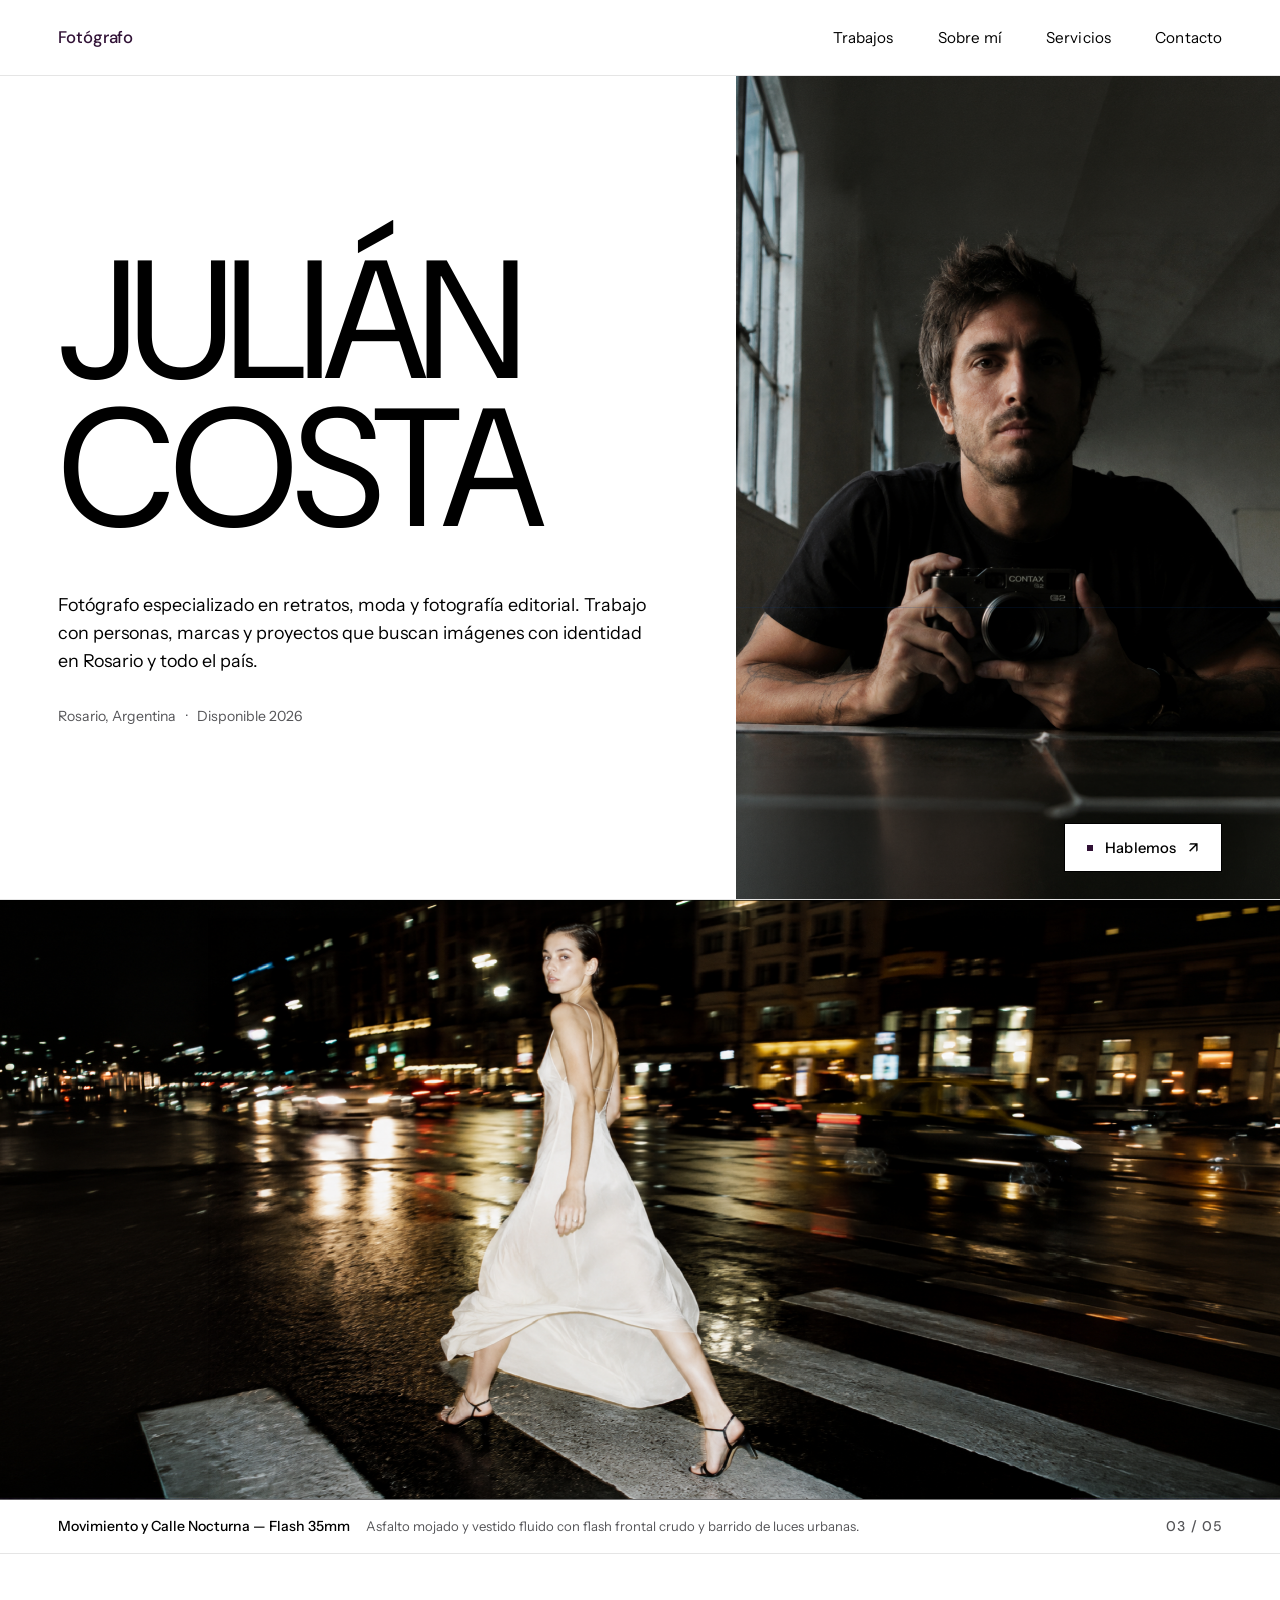
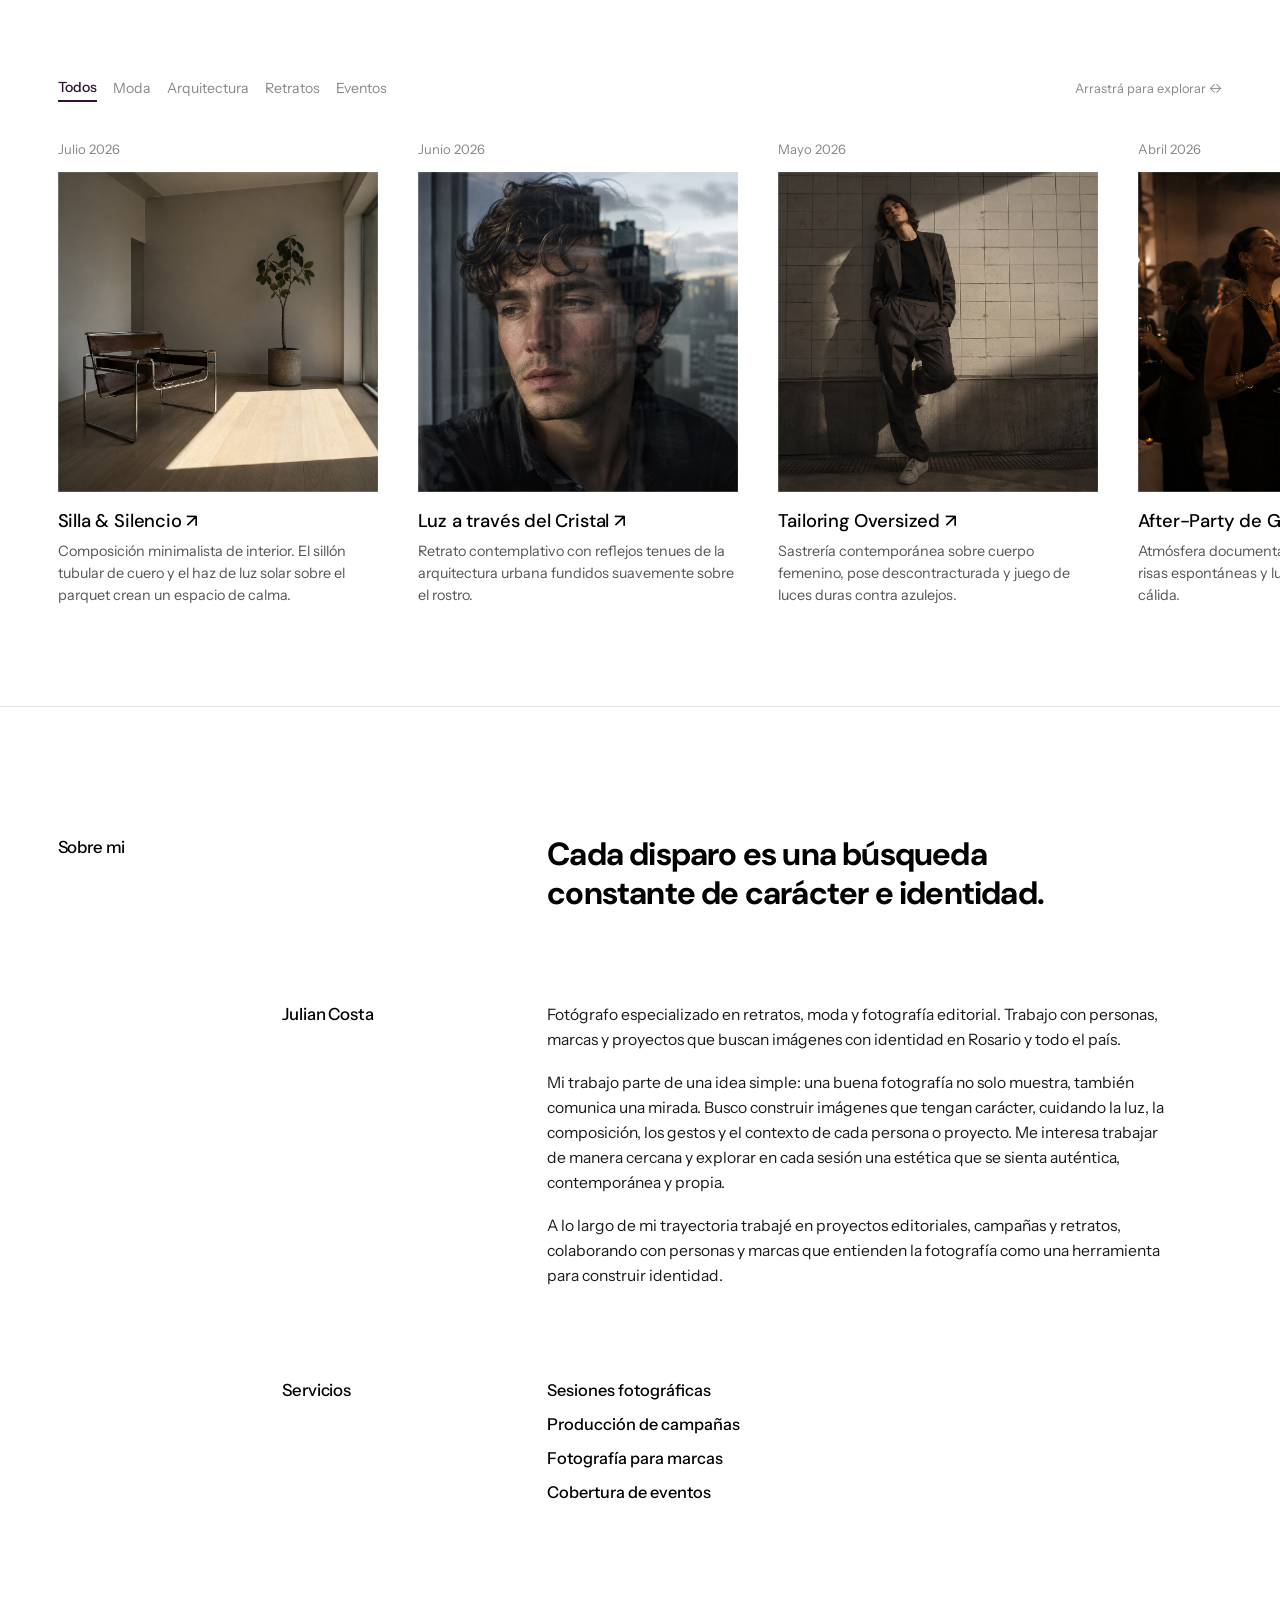
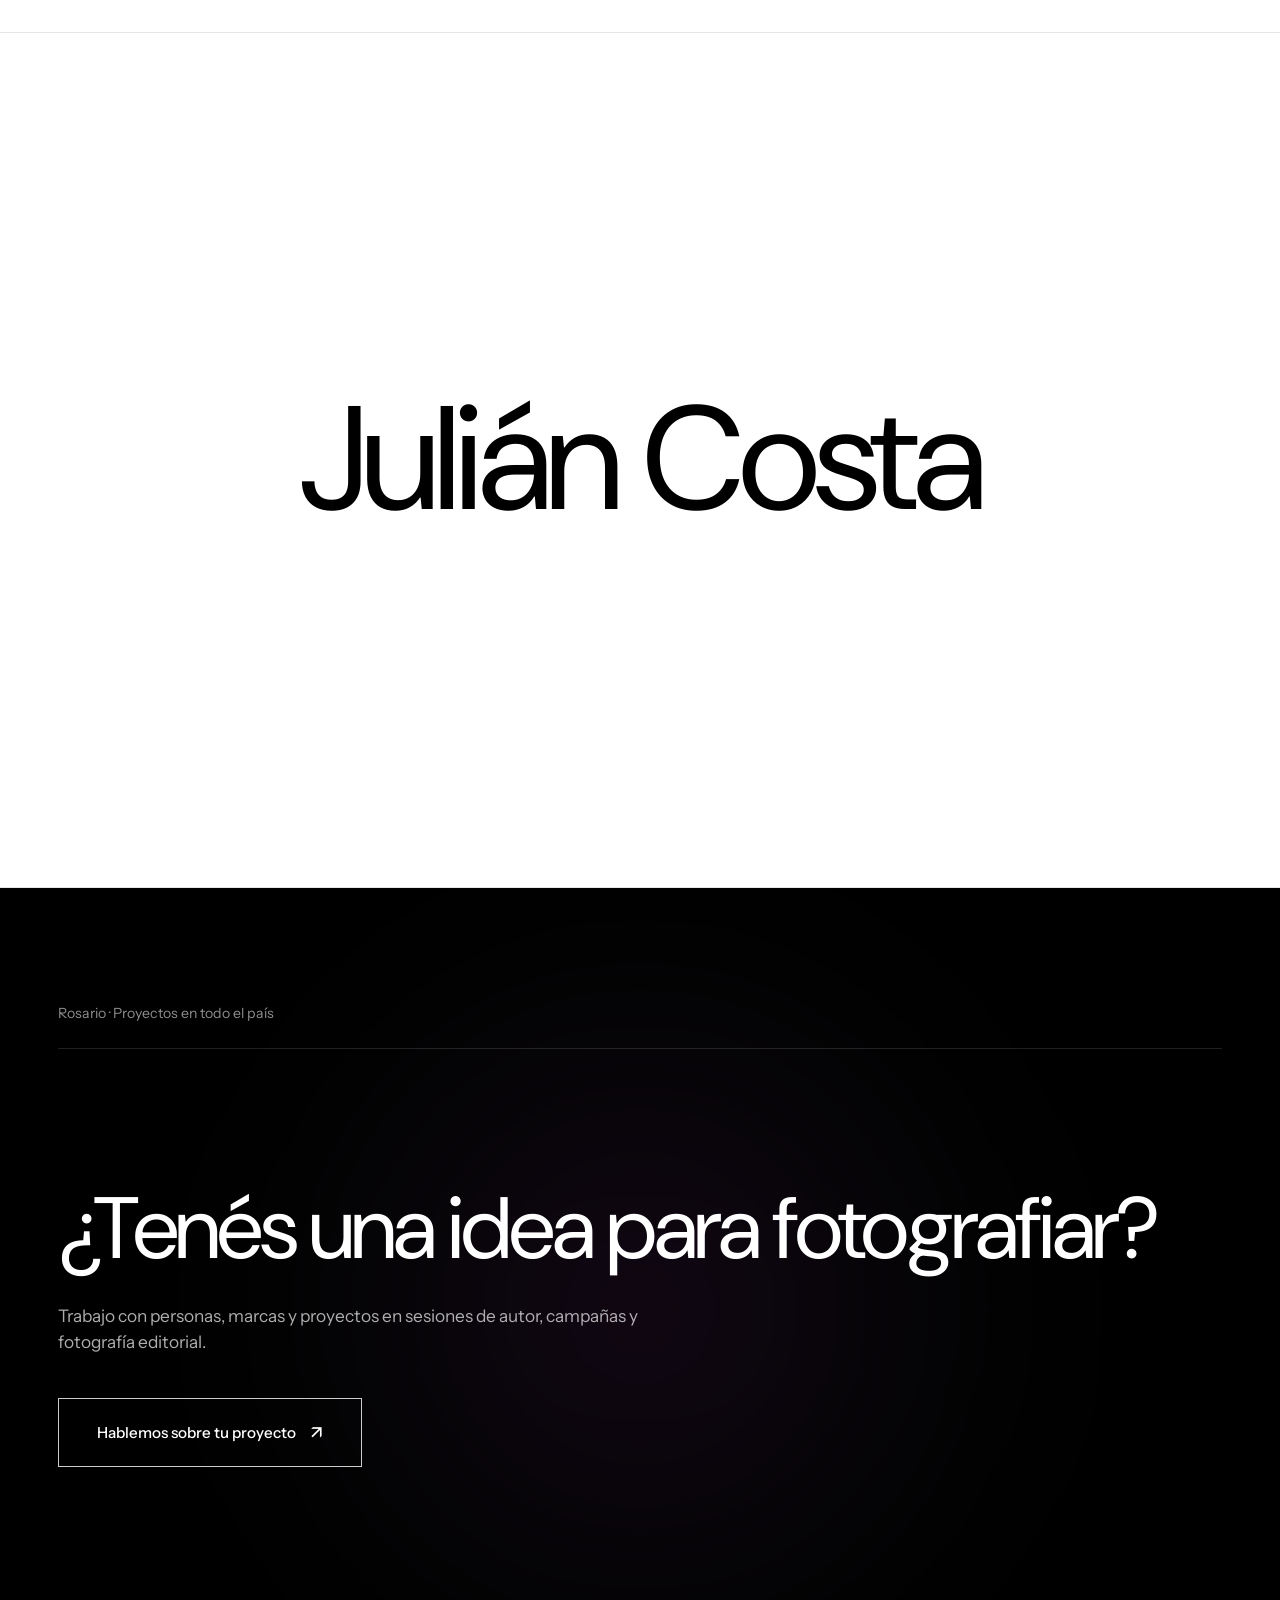
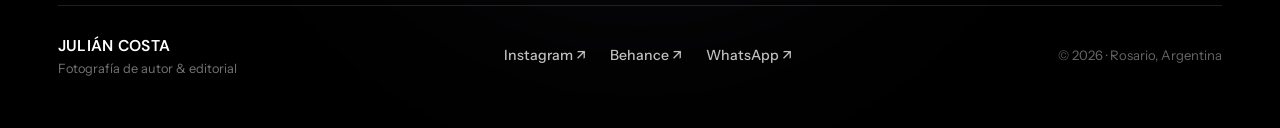
==== index.html @ b22bb367 "fix(gallery): Corregir ejecucion de JS e incluir render estatico de las 13 fotos del archivo complet" ====
<!DOCTYPE html>
<html lang="es">
<head>
  <meta charset="UTF-8" />
  <meta name="viewport" content="width=device-width, initial-scale=1.0" />
  <title>Julián Costa — Fotógrafo · Rosario</title>
  <meta name="description" content="Portfolio de Julián Costa. Fotógrafo especializado en retratos, moda y fotografía editorial. Historias que empiezan cuando apretás el obturador." />
  
  <!-- Favicon -->
  <link rel="icon" href="data:image/svg+xml,<svg xmlns='http://www.w3.org/2000/svg' viewBox='0 0 100 100'><rect width='100' height='100' fill='%23e51d1d'/><text y='.72em' x='50%' text-anchor='middle' font-size='50' fill='white' font-family='sans-serif' font-weight='400'>JC</text></svg>" />

  <!-- Google Fonts: DM Sans + Instrument Sans -->
  <link rel="preconnect" href="https://fonts.googleapis.com" />
  <link rel="preconnect" href="https://fonts.gstatic.com" crossorigin />
  <link href="https://fonts.googleapis.com/css2?family=DM+Sans:ital,opsz,wght@0,9..40,300;0,9..40,400;0,9..40,500;0,9..40,600;0,9..40,700;1,9..40,400&family=Instrument+Sans:ital,wght@0,400;0,500;0,600;1,400&display=swap" rel="stylesheet" />

  <!-- Estilos CSS -->
  <link rel="stylesheet" href="css/style.css?v=2026.gallery.full.32" />
</head>
<body class="editorial-portfolio-body">

  <!-- ==================== HEADER ==================== -->
  <header class="site-header" id="siteHeader">
    <div class="header-inner">
      <div class="header-brand-box">
        <a href="#hero" class="brand-text-label">Fotógrafo</a>
      </div>

      <!-- Menú Desktop -->
      <nav class="nav-menu" id="navMenu">
        <ul class="nav-list">
          <li class="nav-item"><a href="#trabajos" class="nav-link">Trabajos</a></li>
          <li class="nav-item"><a href="#sobre-mi" class="nav-link">Sobre mí</a></li>
          <li class="nav-item"><a href="#servicios" class="nav-link">Servicios</a></li>
          <li class="nav-item"><a href="#contacto" class="nav-link">Contacto</a></li>
        </ul>
      </nav>

      <!-- Botón Hamburguesa Mobile -->
      <button type="button" class="mobile-menu-toggle" id="mobileMenuToggle" aria-label="Abrir menú" aria-expanded="false">
        <span class="burger-bar bar-1"></span>
        <span class="burger-bar bar-2"></span>
      </button>
    </div>

    <!-- Menú Desplegable Minimalista Mobile -->
    <div class="mobile-nav-overlay" id="mobileNavOverlay" aria-hidden="true">
      <div class="mobile-nav-inner">
        <span class="mobile-nav-kicker">Menú</span>
        <ul class="mobile-nav-list">
          <li><a href="#trabajos" class="mobile-nav-link"><span>01</span> Trabajos</a></li>
          <li><a href="#sobre-mi" class="mobile-nav-link"><span>02</span> Sobre mí</a></li>
          <li><a href="#servicios" class="mobile-nav-link"><span>03</span> Servicios</a></li>
          <li><a href="#contacto" class="mobile-nav-link"><span>04</span> Contacto</a></li>
        </ul>
      </div>
    </div>
  </header>

  <main>
    <!-- ==================== HERO SPLIT-SCREEN ==================== -->
    <section class="hero-lovers-section" id="hero">
      
      <!-- Columna Izquierda: Tipografía Masiva DM Sans + Bio Instrument Sans -->
      <div class="hero-left-column">
        <div class="hero-left-content">
          
          <h1 class="hero-giant-name">
            <span class="name-row">JULIÁN</span>
            <span class="name-row">COSTA</span>
          </h1>

          <div class="hero-bio-card">
            <p class="hero-bio-text">
              Fotógrafo especializado en retratos, moda y fotografía editorial. Trabajo con personas, marcas y proyectos que buscan imágenes con identidad en Rosario y todo el país.
            </p>
          </div>

          <div class="hero-location-meta">
            <span class="meta-item">Rosario, Argentina</span>
            <span class="meta-item">·</span>
            <span class="meta-item">Disponible 2026</span>
          </div>

        </div>
      </div>

      <!-- Columna Derecha: Retrato Vertical a Borde Completo -->
      <div class="hero-right-column">
        <div class="portrait-container">
          <img 
            src="img/hero.webp" 
            alt="Julián Costa — Fotógrafo" 
            class="portrait-img"
            loading="eager"
          />
        </div>
      </div>

    </section>

    <!-- ==================== FOTOGRAFÍA PANORÁMICA (SERIE DE 5 OBRAS ULTRA-WIDE) ==================== -->
    <section class="full-bleed-panorama-section" id="panoramicas">
      <div class="panorama-viewport" id="panoramaViewport">
        <div class="panorama-slider-track" id="panoramaTrack">
          
          <!-- Panorámica 1: Moda en Paisaje Urbano Monumental -->
          <div class="panorama-slide active" data-title="Moda en Paisaje Urbano Monumental" data-desc="Tapado oversized sobre hormigón brutalista y sombras geométricas de media tarde." data-index="01">
            <img 
              src="img/pano1.webp" 
              alt="Moda en paisaje urbano monumental — Julián Costa" 
              class="panorama-img"
              loading="eager"
            />
          </div>

          <!-- Panorámica 2: Interiores Cinematográficos / Backstage -->
          <div class="panorama-slide" data-title="Interiores Cinematográficos — Backstage" data-desc="Modelos en pasillo de madera oscura y luz cálida rasante. Momento no posado." data-index="02">
            <img 
              src="img/pano2.webp" 
              alt="Interiores cinematográficos / backstage — Julián Costa" 
              class="panorama-img"
              loading="lazy"
            />
          </div>

          <!-- Panorámica 3: Movimiento y Calle Nocturna -->
          <div class="panorama-slide" data-title="Movimiento y Calle Nocturna — Flash 35mm" data-desc="Asfalto mojado y vestido fluido con flash frontal crudo y barrido de luces urbanas." data-index="03">
            <img 
              src="img/pano3.webp" 
              alt="Movimiento y calle nocturna — Julián Costa" 
              class="panorama-img"
              loading="lazy"
            />
          </div>

          <!-- Panorámica 4: Detalle / Bodegón de Moda Abstracto -->
          <div class="panorama-slide" data-title="Bodegón de Moda Abstracto & Sombras" data-desc="Calzado escultural, gafas y textiles drapeados sobre superficie de acero y concreto." data-index="04">
            <img 
              src="img/pano4.webp" 
              alt="Detalle / Bodegón de moda abstracto — Julián Costa" 
              class="panorama-img"
              loading="lazy"
            />
          </div>

          <!-- Panorámica 5: Retrato Doble en Exterior Abierto -->
          <div class="panorama-slide" data-title="Retrato Doble al Crepúsculo Industrial" data-desc="Siluetas frente a horizonte industrial con luz dorada tardía y espacio negativo." data-index="05">
            <img 
              src="img/pano5.webp" 
              alt="Retrato doble en exterior abierto — Julián Costa" 
              class="panorama-img"
              loading="lazy"
            />
          </div>

        </div>

        <!-- Controles de navegación -->
        <button type="button" class="panorama-nav-btn prev" id="panoramaPrevBtn" aria-label="Panorámica anterior">←</button>
        <button type="button" class="panorama-nav-btn next" id="panoramaNextBtn" aria-label="Panorámica siguiente">→</button>
      </div>

      <!-- Barra Meta Panorámica -->
      <div class="panorama-meta-strip">
        <div class="panorama-meta-info">
          <span class="panorama-meta-title" id="panoramaTitleLabel">Moda en Paisaje Urbano Monumental</span>
          <span class="panorama-meta-desc" id="panoramaDescLabel">Tapado oversized sobre hormigón brutalista y sombras geométricas de media tarde.</span>
        </div>
        <div class="panorama-meta-counter">
          <span id="panoramaCounterLabel">01 / 05</span>
        </div>
      </div>
    </section>

    <!-- ==================== SELECCIÓN DE TRABAJOS (CARRUSEL DESLIZABLE) ==================== -->
    <section class="works-carousel-section" id="trabajos">
      
      <!-- Barra de Filtros e Indicador de Arrastre -->
      <div class="carousel-section-header">
        <div class="filter-pills-row">
          <button type="button" class="filter-btn active" data-filter="all">Todos</button>
          <button type="button" class="filter-btn" data-filter="moda">Moda</button>
          <button type="button" class="filter-btn" data-filter="arquitectura">Arquitectura</button>
          <button type="button" class="filter-btn" data-filter="retratos">Retratos</button>
          <button type="button" class="filter-btn" data-filter="eventos">Eventos</button>
        </div>
        <span class="drag-hint-label">Arrastrá para explorar ↔</span>
      </div>

      <!-- Pista Deslizable Horizontal -->
      <div class="carousel-viewport" id="worksCarouselViewport">
        <div class="carousel-track" id="worksCarouselTrack">
          
          <!-- Obra 01 (Arquitectura / Interiores) -->
          <article class="carousel-card" data-category="arquitectura">
            <a href="proyecto.html?id=1" class="carousel-card-link">
              <span class="card-date">Julio 2026</span>
              <div class="card-media-box">
                <img 
                  src="img/obra1.webp" 
                  alt="Silla & Silencio — Interiorismo y Arquitectura" 
                  class="card-img"
                  draggable="false"
                  loading="lazy"
                />
              </div>
              <div class="card-body">
                <h3 class="card-title">Silla & Silencio ↗</h3>
                <p class="card-desc">
                  Composición minimalista de interior. El sillón tubular de cuero y el haz de luz solar sobre el parquet crean un espacio de calma.
                </p>
              </div>
            </a>
          </article>

          <!-- Obra 02 (Retratos) -->
          <article class="carousel-card" data-category="retratos">
            <a href="proyecto.html?id=2" class="carousel-card-link">
              <span class="card-date">Junio 2026</span>
              <div class="card-media-box">
                <img 
                  src="img/obra2.webp" 
                  alt="Luz a través del Cristal — Retrato" 
                  class="card-img"
                  draggable="false"
                  loading="lazy"
                />
              </div>
              <div class="card-body">
                <h3 class="card-title">Luz a través del Cristal ↗</h3>
                <p class="card-desc">
                  Retrato contemplativo con reflejos tenues de la arquitectura urbana fundidos suavemente sobre el rostro.
                </p>
              </div>
            </a>
          </article>

          <!-- Obra 03 (Moda) -->
          <article class="carousel-card" data-category="moda">
            <a href="proyecto.html?id=3" class="carousel-card-link">
              <span class="card-date">Mayo 2026</span>
              <div class="card-media-box">
                <img 
                  src="img/obra3.webp" 
                  alt="Tailoring Oversized — Moda" 
                  class="card-img"
                  draggable="false"
                  loading="lazy"
                />
              </div>
              <div class="card-body">
                <h3 class="card-title">Tailoring Oversized ↗</h3>
                <p class="card-desc">
                  Sastrería contemporánea sobre cuerpo femenino, pose descontracturada y juego de luces duras contra azulejos.
                </p>
              </div>
            </a>
          </article>

          <!-- Obra 04 (Eventos) -->
          <article class="carousel-card" data-category="eventos">
            <a href="proyecto.html?id=4" class="carousel-card-link">
              <span class="card-date">Abril 2026</span>
              <div class="card-media-box">
                <img 
                  src="img/obra4.webp" 
                  alt="After-Party de Galería — Eventos" 
                  class="card-img"
                  draggable="false"
                  loading="lazy"
                />
              </div>
              <div class="card-body">
                <h3 class="card-title">After-Party de Galería ↗</h3>
                <p class="card-desc">
                  Atmósfera documental en penumbra, copas, risas espontáneas y luz puntual de tungsteno cálida.
                </p>
              </div>
            </a>
          </article>

          <!-- Obra 05 (Arquitectura) -->
          <article class="carousel-card" data-category="arquitectura">
            <a href="proyecto.html?id=5" class="carousel-card-link">
              <span class="card-date">Marzo 2026</span>
              <div class="card-media-box">
                <img 
                  src="img/obra5.webp" 
                  alt="Geometría & Sombra — Arquitectura" 
                  class="card-img"
                  draggable="false"
                  loading="lazy"
                />
              </div>
              <div class="card-body">
                <h3 class="card-title">Geometría & Sombra ↗</h3>
                <p class="card-desc">
                  Fachada contemporánea en hormigón visto y cristal cortada por una sombra diagonal escultórica.
                </p>
              </div>
            </a>
          </article>

          <!-- Obra 06 (Moda) -->
          <article class="carousel-card" data-category="moda">
            <a href="proyecto.html?id=6" class="carousel-card-link">
              <span class="card-date">Febrero 2026</span>
              <div class="card-media-box">
                <img 
                  src="img/obra6.webp" 
                  alt="Texturas & Perfil — Moda" 
                  class="card-img"
                  draggable="false"
                  loading="lazy"
                />
              </div>
              <div class="card-body">
                <h3 class="card-title">Texturas & Perfil ↗</h3>
                <p class="card-desc">
                  Encuadre cerrado de moda. Cuello de lana gruesa y vinilo brillante donde la luz lateral modela el tejido sobre fondo neutro.
                </p>
              </div>
            </a>
          </article>

          <!-- Obra 07 (Retratos) -->
          <article class="carousel-card" data-category="retratos">
            <a href="proyecto.html?id=7" class="carousel-card-link">
              <span class="card-date">Noviembre 2025</span>
              <div class="card-media-box">
                <img 
                  src="img/obra7.webp" 
                  alt="Primer Plano Directo — Retrato" 
                  class="card-img"
                  draggable="false"
                  loading="lazy"
                />
              </div>
              <div class="card-body">
                <h3 class="card-title">Primer Plano Directo ↗</h3>
                <p class="card-desc">
                  Retrato frontal con flash nítido, textura de piel real sin artificios, mirada penetrante y honestidad gestual.
                </p>
              </div>
            </a>
          </article>

        </div>
      </div>

    </section>

    <!-- ==================== SOBRE MÍ & SERVICIOS (GRILLA EDITORIAL SUIZA 3 COLUMNAS) ==================== -->
    <section class="editorial-grid-section" id="sobre-mi">
      <div class="editorial-grid-container">
        
        <!-- Fila 1: Manifiesto Principal -->
        <div class="editorial-grid-row row-statement">
          <div class="grid-col col-tag">
            <span class="editorial-label">Sobre mi</span>
          </div>
          <div class="grid-col col-sub"></div>
          <div class="grid-col col-main">
            <h2 class="editorial-headline-statement">Cada disparo es una búsqueda constante de carácter e identidad.</h2>
          </div>
        </div>

        <!-- Fila 2: Biografía de Autor -->
        <div class="editorial-grid-row row-bio">
          <div class="grid-col col-tag"></div>
          <div class="grid-col col-sub">
            <h3 class="editorial-author-name">Julian Costa</h3>
          </div>
          <div class="grid-col col-main">
            <div class="editorial-bio-text-block">
              <p>Fotógrafo especializado en retratos, moda y fotografía editorial. Trabajo con personas, marcas y proyectos que buscan imágenes con identidad en Rosario y todo el país.</p>
              <p>Mi trabajo parte de una idea simple: una buena fotografía no solo muestra, también comunica una mirada. Busco construir imágenes que tengan carácter, cuidando la luz, la composición, los gestos y el contexto de cada persona o proyecto. Me interesa trabajar de manera cercana y explorar en cada sesión una estética que se sienta auténtica, contemporánea y propia.</p>
              <p>A lo largo de mi trayectoria trabajé en proyectos editoriales, campañas y retratos, colaborando con personas y marcas que entienden la fotografía como una herramienta para construir identidad.</p>
            </div>
          </div>
        </div>

        <!-- Fila 3: Servicios -->
        <div class="editorial-grid-row row-services" id="servicios">
          <div class="grid-col col-tag"></div>
          <div class="grid-col col-sub">
            <h3 class="editorial-author-name">Servicios</h3>
          </div>
          <div class="grid-col col-main">
            <ul class="editorial-services-clean-list">
              <li>
                <button type="button" class="editorial-srv-item-btn open-talk-trigger" data-service="Sesiones fotográficas">
                  <span>Sesiones fotográficas</span>
                </button>
              </li>
              <li>
                <button type="button" class="editorial-srv-item-btn open-talk-trigger" data-service="Producción de campañas">
                  <span>Producción de campañas</span>
                </button>
              </li>
              <li>
                <button type="button" class="editorial-srv-item-btn open-talk-trigger" data-service="Fotografía para marcas">
                  <span>Fotografía para marcas</span>
                </button>
              </li>
              <li>
                <button type="button" class="editorial-srv-item-btn open-talk-trigger" data-service="Cobertura de eventos">
                  <span>Cobertura de eventos</span>
                </button>
            </ul>
          </div>
        </div>

      </div>
    </section>

    <!-- ==================== ESPACIO EN BLANCO INTERACTIVO MONUMENTAL (CURSOR IMAGE TRAIL) ==================== -->
    <section class="interactive-canvas-section" id="canvasTrail" aria-label="Espacio visual interactivo">
      <div class="interactive-canvas-watermark">
        <h2 class="canvas-monumental-name">Julián Costa</h2>
      </div>
      <div class="trail-images-container" id="trailContainer"></div>
    </section>

    <!-- ==================== BANNER DE CONTACTO & CIERRE MONUMENTAL (NEGRO CINEMÁTICO) ==================== -->
    <section class="contact-monumental-section" id="contacto">
      <!-- Glow ambiental dinámico de fondo -->
      <div class="contact-ambient-glow" aria-hidden="true"></div>

      <div class="contact-monumental-inner">
        
        <!-- Fila Superior: Ubicación -->
        <div class="contact-meta-row reveal-on-scroll">
          <span class="contact-location-tag">Rosario · Proyectos en todo el país</span>
        </div>

        <!-- Centro: Titular Monumental y Botón Interactivo -->
        <div class="contact-hero-content reveal-on-scroll">
          <h2 class="contact-monumental-title">
            ¿Tenés una idea para fotografiar?
          </h2>
          <p class="contact-monumental-desc">
            Trabajo con personas, marcas y proyectos en sesiones de autor, campañas y fotografía editorial.
          </p>
          <div class="contact-action-box">
            <button type="button" class="btn-monumental-touch open-talk-trigger">
              <span>Hablemos sobre tu proyecto</span>
              <span class="btn-arrow-diag">↗</span>
            </button>
          </div>
        </div>

        <!-- Fila Inferior: Footer Integrado -->
        <div class="contact-footer-row reveal-on-scroll">
          <div class="contact-footer-brand">
            <span class="footer-name">JULIÁN COSTA</span>
            <span class="footer-tagline">Fotografía de autor & editorial</span>
          </div>

          <div class="contact-footer-social">
            <a href="https://instagram.com" target="_blank" rel="noopener noreferrer" class="social-link">Instagram ↗</a>
            <a href="https://behance.net" target="_blank" rel="noopener noreferrer" class="social-link">Behance ↗</a>
            <a href="https://wa.me/5493410000000" target="_blank" rel="noopener noreferrer" class="social-link">WhatsApp ↗</a>
          </div>

          <div class="contact-footer-copy">
            <span>© 2026 · Rosario, Argentina</span>
          </div>
        </div>

      </div>
    </section>
  </main>

  <!-- ==================== RECTÁNGULO FLOTANTE BLANCO "HABLEMOS" ==================== -->
  <div class="floating-talk-wrapper" id="floatingTalkWidget">
    
    <!-- Botón Flotante -->
    <button type="button" class="floating-talk-pill" id="btnOpenTalkModal" aria-label="Abrir formulario de contacto">
      <span class="talk-pulse-indicator"></span>
      <span class="talk-pill-text">Hablemos</span>
      <span class="talk-pill-icon">↗</span>
    </button>

    <!-- Ventana Desplegable Minimalista Blanca y Cuadrada -->
    <div class="floating-talk-panel" id="floatingTalkPanel" aria-hidden="true">
      <button type="button" class="talk-close-btn" id="btnCloseTalkModal" aria-label="Cerrar ventana">✕</button>

      <form class="talk-form-minimal" id="contactTalkForm">
        <div class="minimal-field">
          <input type="text" id="talkName" name="name" class="minimal-input" placeholder="Nombre" required />
        </div>

        <div class="minimal-field">
          <input type="email" id="talkEmail" name="email" class="minimal-input" placeholder="Email" required />
        </div>

        <div class="minimal-field">
          <input type="text" id="talkType" name="projectType" class="minimal-input" placeholder="Tipo de proyecto" />
        </div>

        <div class="minimal-field message-field">
          <textarea id="talkMessage" name="message" class="minimal-textarea" rows="2" placeholder="Mensaje" required></textarea>
        </div>

        <div class="modal-buttons-stack">
          <button type="button" class="btn-modal-action btn-mail-action" id="btnSendMail">
            <span>Enviar mail</span>
          </button>
          <button type="button" class="btn-modal-action btn-wa-action" id="btnSendWhatsapp">
            <span>Contactar por WhatsApp</span>
          </button>
        </div>
      </form>
    </div>

    <!-- Backdrop -->
    <div class="talk-backdrop" id="talkBackdrop"></div>
  </div>

  <!-- Scripts -->
  <script src="js/main.js"></script>
</body>
</html>
---- css/style.css ----
/* ==========================================================================
   JULIÁN COSTA — PORTFOLIO EDITORIAL
   Tipografía DM SANS + INSTRUMENT SANS
   Carrusel Deslizable Interactivo + Telón Rojo con Efecto Revelado Animado (Curtain Reveal)
   ========================================================================== */

/* --- 1. Variables de Diseño --- */
:root {
  --bg-main: #ffffff;
  --bg-subtle: #fafafa;
  --bg-blue-studio: #0b3d7d;
  --red-editorial: #301135; /* Ciruela profundo / Midnight Plum (#301135) */
  
  --text-dark: #000000;
  --text-body: #333336;
  --text-muted: #555558;
  --text-light: #88888c;
  
  --border-light: #e5e5e5;
  --border-dark: #000000;
  
  /* Typography */
  --font-headline: 'DM Sans', -apple-system, BlinkMacSystemFont, sans-serif;
  --font-body: 'Instrument Sans', -apple-system, BlinkMacSystemFont, sans-serif;
  
  /* Layout */
  --pad-side: clamp(24px, 4.5vw, 64px);
  --header-height: 76px;
  
  /* Transitions */
  --t-fast: 0.18s ease;
  --t-smooth: 0.35s cubic-bezier(0.16, 1, 0.3, 1);
}

/* --- 2. Reset & Base --- */
*, *::before, *::after {
  box-sizing: border-box;
  margin: 0;
  padding: 0;
  border-radius: 0 !important;
}

html {
  font-size: 16px;
  scroll-behavior: smooth;
  scroll-padding-top: var(--header-height);
  -webkit-font-smoothing: antialiased;
  -moz-osx-font-smoothing: grayscale;
}

body.editorial-portfolio-body {
  font-family: var(--font-body);
  background-color: var(--bg-main);
  color: var(--text-dark);
  line-height: 1.5;
  overflow-x: hidden;
  width: 100%;
}

img {
  max-width: 100%;
  height: auto;
  display: block;
}

a {
  color: inherit;
  text-decoration: none;
  transition: opacity var(--t-fast);
}

button {
  font-family: inherit;
  border: none;
  background: none;
  cursor: pointer;
}

/* --- 3. Header --- */
.site-header {
  position: sticky;
  top: 0;
  left: 0;
  width: 100%;
  height: var(--header-height);
  background-color: rgba(255, 255, 255, 0.96);
  backdrop-filter: blur(12px);
  -webkit-backdrop-filter: blur(12px);
  z-index: 1000;
  border-bottom: 1px solid var(--border-light);
  display: flex;
  align-items: center;
}

.header-inner {
  width: 100%;
  padding: 0 var(--pad-side);
  display: flex;
  align-items: center;
  justify-content: space-between;
}

.brand-text-label {
  font-family: var(--font-headline);
  font-weight: 500;
  font-size: 1.05rem;
  letter-spacing: -0.01em;
  color: var(--red-editorial); /* Rojo editorial */
  text-transform: none;
  display: inline-block;
  padding: 4px 0;
}

.brand-text-label:hover {
  opacity: 0.8;
}

.nav-list {
  list-style: none !important;
  list-style-type: none !important;
  margin: 0;
  padding: 0;
  display: flex;
  align-items: center;
  gap: clamp(16px, 3.5vw, 44px);
}

.nav-item {
  list-style: none !important;
}

.nav-link {
  font-family: var(--font-body);
  font-size: 0.95rem;
  font-weight: 400;
  letter-spacing: 0.01em;
  text-transform: none;
  color: var(--text-dark);
  transition: opacity var(--t-fast);
}

.nav-link:hover {
  color: var(--red-editorial);
  opacity: 1;
}

/* Botón Hamburguesa Mobile (Oculto en desktop) */
.mobile-menu-toggle {
  display: none;
  flex-direction: column;
  justify-content: center;
  align-items: center;
  gap: 6px;
  width: 36px;
  height: 36px;
  padding: 4px;
  background: none;
  border: none;
  cursor: pointer;
  z-index: 1100;
}

.burger-bar {
  width: 22px;
  height: 1.5px;
  background-color: #000000;
  transition: transform 0.3s cubic-bezier(0.16, 1, 0.3, 1), background-color var(--t-fast);
}

.mobile-menu-toggle.is-active .bar-1 {
  transform: translateY(3.75px) rotate(45deg);
  background-color: var(--red-editorial);
}

.mobile-menu-toggle.is-active .bar-2 {
  transform: translateY(-3.75px) rotate(-45deg);
  background-color: var(--red-editorial);
}

/* Overlay de Navegación Mobile */
.mobile-nav-overlay {
  display: none;
  position: fixed;
  top: var(--header-height);
  left: 0;
  width: 100%;
  height: calc(100vh - var(--header-height));
  height: calc(100dvh - var(--header-height));
  background-color: #ffffff;
  z-index: 999;
  padding: 36px var(--pad-side) 48px;
  opacity: 0;
  visibility: hidden;
  transform: translateY(-8px);
  transition: opacity 0.3s ease, transform 0.3s ease, visibility 0.3s ease;
  overflow-y: auto;
}

.mobile-nav-overlay.is-open {
  opacity: 1;
  visibility: visible;
  transform: translateY(0);
}

.mobile-nav-inner {
  display: flex;
  flex-direction: column;
  gap: 28px;
}

.mobile-nav-kicker {
  font-family: var(--font-body);
  font-size: 0.78rem;
  font-weight: 500;
  color: var(--text-light);
  text-transform: uppercase;
  letter-spacing: 0.05em;
}

.mobile-nav-list {
  list-style: none !important;
  display: flex;
  flex-direction: column;
  gap: 16px;
  margin-top: 6px;
}

.mobile-nav-list li {
  list-style: none !important;
  border-bottom: 1px solid var(--border-light);
  padding-bottom: 14px;
}

.mobile-nav-link {
  font-family: var(--font-headline);
  font-size: clamp(1.8rem, 7vw, 2.3rem);
  font-weight: 500;
  letter-spacing: -0.02em;
  color: #000000;
  display: flex;
  align-items: center;
  gap: 14px;
  transition: color var(--t-fast), transform var(--t-fast);
}

.mobile-nav-link span {
  font-family: var(--font-body);
  font-size: 0.82rem;
  color: var(--text-light);
  font-weight: 400;
}

.mobile-nav-link:active,
.mobile-nav-link:hover {
  color: var(--red-editorial);
  transform: translateX(4px);
}

/* Ocultar botón flotante Hablemos cuando el menú mobile está abierto */
body.mobile-menu-open .floating-talk-wrapper {
  display: none !important;
  opacity: 0 !important;
  visibility: hidden !important;
  pointer-events: none !important;
}

@media (max-width: 768px) {
  :root {
    --header-height: 64px;
    --pad-side: 18px;
  }
  .nav-menu {
    display: none !important;
  }
  .mobile-menu-toggle {
    display: flex;
  }
  .mobile-nav-overlay {
    display: block;
  }
}

/* --- 4. Hero Split-Screen (DM SANS MASIVO LIVIANO) --- */
.hero-lovers-section {
  width: 100%;
  display: grid;
  grid-template-columns: 1.15fr 0.85fr;
  min-height: calc(100vh - var(--header-height));
  border-bottom: 1px solid var(--border-light);
}

@media (max-width: 960px) {
  .hero-lovers-section {
    grid-template-columns: 1fr;
    min-height: auto;
  }
}

.hero-left-column {
  padding: clamp(40px, 6vw, 80px) var(--pad-side);
  display: flex;
  flex-direction: column;
  justify-content: center;
}

.hero-left-content {
  max-width: 760px;
}

/* Titular Masivo en DM Sans con PESO LIVIANO (400) */
.hero-giant-name {
  font-family: var(--font-headline);
  font-size: clamp(3.2rem, 13.5vw, 10.5rem);
  font-weight: 400;
  line-height: 0.88;
  letter-spacing: -0.03em;
  text-transform: uppercase;
  color: #000000;
  margin-bottom: clamp(24px, 4vw, 48px);
}

.name-row {
  display: block;
}

.hero-bio-card {
  max-width: 600px;
  margin-bottom: 32px;
}

.hero-bio-text {
  font-family: var(--font-body);
  font-size: clamp(1.02rem, 1.4vw, 1.25rem);
  color: var(--text-dark);
  line-height: 1.55;
  font-weight: 400;
  text-transform: none;
}

.hero-location-meta {
  display: flex;
  align-items: center;
  gap: 10px;
  font-family: var(--font-body);
  font-size: 0.88rem;
  color: var(--text-muted);
  font-weight: 400;
  text-transform: none;
}

/* Columna Derecha: Retrato Vertical a Borde Completo */
.hero-right-column {
  position: relative;
  background-color: var(--bg-blue-studio);
  overflow: hidden;
  display: flex;
}

.portrait-container {
  width: 100%;
  height: 100%;
  min-height: 550px;
}

@media (max-width: 960px) {
  .hero-left-column {
    padding: clamp(36px, 6vw, 60px) var(--pad-side) clamp(24px, 4vw, 36px);
  }
  .portrait-container {
    min-height: 420px;
    max-height: 65vh;
  }
}

.portrait-img {
  width: 100%;
  height: 100%;
  object-fit: cover;
  object-position: center top;
  filter: contrast(1.04) brightness(0.98);
  transition: transform 1.2s cubic-bezier(0.16, 1, 0.3, 1);
}

.hero-right-column:hover .portrait-img {
  transform: scale(1.02);
}

/* --- 5. Fotografía Panorámica (Secuencia Rápida / Hard Cut cada 1s) --- */
.full-bleed-panorama-section {
  width: 100%;
  position: relative;
  border-bottom: 1px solid var(--border-light);
}

.panorama-viewport {
  width: 100%;
  aspect-ratio: 16 / 7.5;
  min-height: 460px;
  max-height: 80vh;
  overflow: hidden;
  background-color: #000000;
  position: relative;
}

.panorama-slider-track {
  position: relative;
  width: 100%;
  height: 100%;
}

.panorama-slide {
  position: absolute;
  inset: 0;
  width: 100%;
  height: 100%;
  opacity: 0;
  visibility: hidden;
  z-index: 1;
  transition: none !important; /* Cambio instantáneo de golpe, sin deslizar */
}

.panorama-slide.active {
  opacity: 1;
  visibility: visible;
  z-index: 2;
}

.panorama-img {
  width: 100%;
  height: 100%;
  object-fit: cover;
  object-position: center 40%;
}

/* Flechas de navegación panorámica */
.panorama-nav-btn {
  position: absolute;
  top: 50%;
  transform: translateY(-50%);
  z-index: 20;
  background-color: rgba(0, 0, 0, 0.45);
  color: #ffffff;
  width: 48px;
  height: 48px;
  display: flex;
  align-items: center;
  justify-content: center;
  font-size: 1.25rem;
  backdrop-filter: blur(8px);
  -webkit-backdrop-filter: blur(8px);
  border: 1px solid rgba(255, 255, 255, 0.15);
  cursor: pointer;
  opacity: 0;
  transition: opacity var(--t-fast), background-color var(--t-fast), color var(--t-fast);
}

.panorama-viewport:hover .panorama-nav-btn {
  opacity: 1;
}

.panorama-nav-btn.prev {
  left: 24px;
}

.panorama-nav-btn.next {
  right: 24px;
}

.panorama-nav-btn:hover {
  background-color: var(--red-editorial);
  border-color: var(--red-editorial);
  color: #ffffff;
}

@media (max-width: 768px) {
  .panorama-viewport {
    aspect-ratio: 16 / 10;
    min-height: 280px;
  }
  .panorama-meta-strip {
    padding: 12px var(--pad-side);
    gap: 8px;
  }
  .panorama-nav-btn {
    opacity: 0.85;
    width: 40px;
    height: 40px;
    font-size: 1.1rem;
  }
  .panorama-nav-btn.prev { left: 12px; }
  .panorama-nav-btn.next { right: 12px; }
}

/* Barra Meta debajo de la panorámica */
.panorama-meta-strip {
  padding: 16px var(--pad-side);
  display: flex;
  justify-content: space-between;
  align-items: center;
  flex-wrap: wrap;
  gap: 12px;
  font-family: var(--font-body);
  font-size: 0.88rem;
  color: var(--text-dark);
}

.panorama-meta-info {
  display: flex;
  align-items: center;
  gap: 16px;
  flex-wrap: wrap;
}

.panorama-meta-title {
  font-weight: 500;
  color: var(--text-dark);
}

.panorama-meta-desc {
  color: var(--text-muted);
  font-size: 0.82rem;
}

.panorama-meta-counter {
  font-weight: 500;
  color: var(--text-muted);
  font-family: var(--font-headline);
  letter-spacing: 0.05em;
}

/* ==========================================================================
   6. CARRUSEL DESLIZABLE DE TRABAJOS (DRAGGABLE / HORIZONTAL SCROLL)
   ========================================================================== */
.works-carousel-section {
  width: 100%;
  padding: clamp(80px, 10vw, 120px) 0 clamp(40px, 6vw, 70px);
  border-bottom: 1px solid var(--border-light);
}

.carousel-section-header {
  padding: 0 var(--pad-side);
  margin-bottom: 28px;
  display: flex;
  justify-content: space-between;
  align-items: center;
  flex-wrap: wrap;
  gap: 20px;
}

.filter-pills-row {
  display: flex;
  gap: 16px;
  flex-wrap: wrap;
}

.filter-btn {
  font-family: var(--font-body);
  font-size: 0.88rem;
  color: var(--text-light);
  padding: 4px 0;
  transition: color var(--t-fast);
}

.filter-btn.active, .filter-btn:hover {
  color: var(--red-editorial);
  font-weight: 500;
  border-bottom: 2px solid var(--red-editorial);
}

.drag-hint-label {
  font-family: var(--font-body);
  font-size: 0.8rem;
  color: var(--text-light);
  display: flex;
  align-items: center;
  gap: 6px;
}

/* Viewport Deslizable con Mouse y Touch */
.carousel-viewport {
  width: 100%;
  overflow-x: auto;
  overflow-y: hidden;
  padding: 10px var(--pad-side) 30px;
  cursor: grab;
  user-select: none;
  -webkit-user-select: none;
  scrollbar-width: none;
  -ms-overflow-style: none;
  -webkit-overflow-scrolling: touch;
}

.carousel-viewport::-webkit-scrollbar {
  display: none;
}

.carousel-viewport.is-dragging {
  cursor: grabbing;
  scroll-behavior: auto;
}

.carousel-track {
  display: flex;
  gap: clamp(24px, 3.5vw, 40px);
  width: max-content;
}

/* Tarjetas Individuales del Carrusel */
.carousel-card {
  flex: 0 0 clamp(290px, 25vw, 360px);
  display: flex;
  flex-direction: column;
  gap: 12px;
  pointer-events: auto;
  transition: opacity var(--t-fast);
}

@media (max-width: 768px) {
  .carousel-card {
    flex: 0 0 clamp(240px, 76vw, 320px);
  }
  .works-carousel-section {
    padding: clamp(56px, 8vw, 90px) 0 clamp(30px, 5vw, 50px);
  }
}

.carousel-card.is-hidden {
  display: none;
}

.card-date {
  font-family: var(--font-body);
  font-size: 0.82rem;
  color: var(--text-light);
  display: block;
}

.card-media-box {
  width: 100%;
  aspect-ratio: 1 / 1;
  overflow: hidden;
  background-color: var(--bg-subtle);
}

.card-img {
  width: 100%;
  height: 100%;
  object-fit: cover;
  pointer-events: none;
  transition: transform 0.8s cubic-bezier(0.16, 1, 0.3, 1);
}

.carousel-card:hover .card-img {
  transform: scale(1.04);
}

.card-body {
  display: flex;
  flex-direction: column;
  gap: 6px;
  padding-top: 4px;
}

.card-title {
  font-family: var(--font-headline);
  font-size: 1.15rem;
  font-weight: 500;
  letter-spacing: -0.01em;
  color: var(--text-dark);
}

.card-desc {
  font-family: var(--font-body);
  font-size: 0.9rem;
  color: var(--text-muted);
  line-height: 1.5;
}

/* ==========================================================================
   7. SOBRE MÍ & SERVICIOS (GRILLA EDITORIAL SUIZA 3 COLUMNAS)
   ========================================================================== */
.editorial-grid-section {
  width: 100%;
  background-color: #ffffff;
  padding: clamp(80px, 10vw, 150px) var(--pad-side);
  border-bottom: 1px solid var(--border-light);
}

.editorial-grid-container {
  max-width: 1280px;
  margin: 0 auto;
  display: flex;
  flex-direction: column;
  gap: clamp(56px, 7vw, 90px);
}

.editorial-grid-row {
  display: grid;
  grid-template-columns: 180px 220px 1fr;
  gap: clamp(24px, 3.5vw, 48px);
  align-items: start;
}

@media (max-width: 1024px) {
  .editorial-grid-row {
    grid-template-columns: 140px 180px 1fr;
    gap: 24px;
  }
}

@media (max-width: 768px) {
  .editorial-grid-row {
    grid-template-columns: 1fr;
    gap: 14px;
  }
  .grid-col:empty {
    display: none;
  }
}

.editorial-label {
  font-family: var(--font-body);
  font-size: 1.05rem;
  font-weight: 500;
  color: #000000;
  letter-spacing: -0.01em;
  display: block;
}

.editorial-author-name {
  font-family: var(--font-body);
  font-size: 1.05rem;
  font-weight: 500;
  color: #000000;
  letter-spacing: -0.01em;
}

.editorial-headline-statement {
  font-family: var(--font-headline);
  font-size: clamp(1.6rem, 2.5vw, 2.4rem);
  font-weight: 700;
  letter-spacing: -0.025em;
  line-height: 1.2;
  color: #000000;
  max-width: 680px;
  text-wrap: balance;
}

.editorial-bio-text-block {
  display: flex;
  flex-direction: column;
  gap: 18px;
  max-width: 620px;
}

.editorial-bio-text-block p {
  font-family: var(--font-body);
  font-size: 0.98rem;
  font-weight: 400;
  line-height: 1.6;
  color: #1a1a1c;
}

.editorial-services-clean-list {
  list-style: none !important;
  list-style-type: none !important;
  padding: 0;
  margin: 0;
  display: flex;
  flex-direction: column;
  gap: 10px;
}

.editorial-services-clean-list li {
  list-style: none !important;
}

.editorial-srv-item-btn {
  font-family: var(--font-body);
  font-size: 1.02rem;
  font-weight: 500;
  color: #000000;
  text-align: left;
  background: none;
  border: none;
  padding: 2px 0;
  cursor: pointer;
  transition: color var(--t-fast);
}

.editorial-srv-item-btn:hover {
  color: var(--red-editorial);
}

/* ==========================================================================
   8. ESPACIO EN BLANCO INTERACTIVO MONUMENTAL (CURSOR IMAGE TRAIL)
   ========================================================================== */
.interactive-canvas-section {
  width: 100%;
  min-height: clamp(750px, 95vh, 1100px);
  background-color: #ffffff;
  position: relative;
  overflow: hidden;
  cursor: crosshair;
  display: flex;
  align-items: center;
  justify-content: center;
  border-bottom: 1px solid var(--border-light);
  user-select: none;
}

.interactive-canvas-watermark {
  pointer-events: none;
  z-index: 1;
  padding: 0 var(--pad-side);
  text-align: center;
}

.canvas-monumental-name {
  font-family: var(--font-headline);
  font-size: clamp(3.8rem, 11.5vw, 11rem);
  font-weight: 400;
  letter-spacing: -0.035em;
  line-height: 0.92;
  color: #000000;
  text-transform: none;
  user-select: none;
  pointer-events: none;
}

.trail-images-container {
  position: absolute;
  inset: 0;
  pointer-events: none;
  overflow: hidden;
  z-index: 2;
}

.trail-image-item {
  position: absolute;
  aspect-ratio: 1 / 1;
  object-fit: cover;
  transform: translate(-50%, -50%) scale(0.9) rotate(var(--rot, 0deg));
  opacity: 0;
  box-shadow: 0 20px 48px rgba(0, 0, 0, 0.22);
  border: none;
  animation: trailPopIn 0.32s cubic-bezier(0.16, 1, 0.3, 1) forwards;
  pointer-events: none;
  transition: opacity 0.7s cubic-bezier(0.16, 1, 0.3, 1), transform 0.7s cubic-bezier(0.16, 1, 0.3, 1);
}

.trail-image-item.fading {
  opacity: 0 !important;
  transform: translate(-50%, -50%) scale(0.85) rotate(var(--rot, 0deg)) !important;
}

@keyframes trailPopIn {
  0% {
    opacity: 0;
    transform: translate(-50%, -50%) scale(0.65) rotate(var(--rot, 0deg));
  }
  100% {
    opacity: 1;
    transform: translate(-50%, -50%) scale(1) rotate(var(--rot, 0deg));
  }
}

/* --- 9. Cierre y Banner de Contacto Monumental (Negro Cinemático) --- */
.contact-monumental-section {
  width: 100%;
  min-height: 90vh;
  background-color: #000000;
  color: #ffffff;
  position: relative;
  overflow: hidden;
  display: flex;
  align-items: center;
  padding: clamp(70px, 9vw, 120px) var(--pad-side) clamp(36px, 4vw, 50px);
}

.contact-ambient-glow {
  position: absolute;
  top: 50%;
  left: 50%;
  width: clamp(500px, 65vw, 950px);
  height: clamp(500px, 65vw, 950px);
  background: radial-gradient(circle, rgba(48, 17, 53, 0.42) 0%, rgba(18, 18, 24, 0.22) 50%, transparent 75%);
  pointer-events: none;
  filter: blur(80px);
  transform: translate(-50%, -50%);
  animation: ambientFloat 9s ease-in-out infinite alternate;
}

@keyframes ambientFloat {
  0% {
    transform: translate(-50%, -50%) scale(0.92);
    opacity: 0.55;
  }
  100% {
    transform: translate(-45%, -55%) scale(1.18);
    opacity: 0.9;
  }
}

.contact-monumental-inner {
  width: 100%;
  max-width: 1360px;
  margin: 0 auto;
  display: flex;
  flex-direction: column;
  justify-content: space-between;
  min-height: 75vh;
  gap: clamp(48px, 6vw, 80px);
  position: relative;
  z-index: 2;
}

/* Fila Superior */
.contact-meta-row {
  display: flex;
  justify-content: space-between;
  align-items: center;
  flex-wrap: wrap;
  gap: 16px;
  border-bottom: 1px solid rgba(255, 255, 255, 0.12);
  padding-bottom: 24px;
}

.contact-status-badge {
  display: inline-flex;
  align-items: center;
  gap: 10px;
  font-family: var(--font-body);
  font-size: 0.88rem;
  font-weight: 500;
  color: rgba(255, 255, 255, 0.9);
}

.status-pulse-dot {
  width: 8px;
  height: 8px;
  background-color: #22c55e;
  border-radius: 50% !important;
  display: inline-block;
  box-shadow: 0 0 10px #22c55e;
  animation: statusPulse 2s ease-in-out infinite;
}

@keyframes statusPulse {
  0%, 100% { transform: scale(1); opacity: 0.9; }
  50% { transform: scale(1.35); opacity: 0.45; }
}

.contact-location-tag {
  font-family: var(--font-body);
  font-size: 0.88rem;
  color: rgba(255, 255, 255, 0.55);
}

/* Centro: Titular Monumental y Botón */
.contact-hero-content {
  display: flex;
  flex-direction: column;
  gap: clamp(20px, 3vw, 32px);
  max-width: 1100px;
}

.contact-monumental-title {
  font-family: var(--font-headline);
  font-size: clamp(2.8rem, 6.8vw, 6.5rem);
  font-weight: 400;
  line-height: 0.96;
  letter-spacing: -0.035em;
  color: #ffffff;
  text-wrap: balance;
}

.contact-monumental-desc {
  font-family: var(--font-body);
  font-size: clamp(1.05rem, 1.35vw, 1.25rem);
  font-weight: 400;
  color: rgba(255, 255, 255, 0.68);
  max-width: 600px;
  line-height: 1.55;
}

.contact-action-box {
  margin-top: 10px;
}

.btn-monumental-touch {
  display: inline-flex;
  align-items: center;
  gap: 14px;
  padding: clamp(16px, 2vw, 22px) clamp(28px, 3vw, 44px);
  border: 1px solid rgba(255, 255, 255, 0.8);
  background: transparent;
  color: #ffffff;
  font-family: var(--font-body);
  font-size: clamp(0.95rem, 1.15vw, 1.05rem);
  font-weight: 500;
  cursor: pointer;
  transition: all 0.3s cubic-bezier(0.16, 1, 0.3, 1);
}

.btn-monumental-touch:hover {
  background-color: var(--red-editorial);
  border-color: var(--red-editorial);
  color: #ffffff;
  transform: translateY(-3px);
  box-shadow: 0 16px 36px rgba(48, 17, 53, 0.45);
}

.btn-arrow-diag {
  font-size: 1.15rem;
  transition: transform 0.3s ease;
}

.btn-monumental-touch:hover .btn-arrow-diag {
  transform: translate(3px, -3px);
}

/* Fila Inferior: Footer Integrado */
.contact-footer-row {
  display: flex;
  justify-content: space-between;
  align-items: center;
  flex-wrap: wrap;
  gap: 24px;
  border-top: 1px solid rgba(255, 255, 255, 0.12);
  padding-top: 28px;
}

.contact-footer-brand {
  display: flex;
  flex-direction: column;
  gap: 2px;
}

.footer-name {
  font-family: var(--font-headline);
  font-size: 0.98rem;
  font-weight: 600;
  letter-spacing: 0.02em;
  color: #ffffff;
}

.footer-tagline {
  font-family: var(--font-body);
  font-size: 0.8rem;
  color: rgba(255, 255, 255, 0.45);
}

.contact-footer-social {
  display: flex;
  gap: 24px;
}

.social-link {
  font-family: var(--font-body);
  font-size: 0.88rem;
  font-weight: 500;
  color: rgba(255, 255, 255, 0.75);
  transition: color var(--t-fast);
}

.social-link:hover {
  color: var(--red-editorial);
}

.contact-footer-copy {
  font-family: var(--font-body);
  font-size: 0.82rem;
  color: rgba(255, 255, 255, 0.4);
}

/* Animación de entrada suave con scroll */
.reveal-on-scroll {
  opacity: 0;
  transform: translateY(32px);
  transition: opacity 0.85s cubic-bezier(0.16, 1, 0.3, 1), transform 0.85s cubic-bezier(0.16, 1, 0.3, 1);
}

.reveal-on-scroll.is-revealed {
  opacity: 1;
  transform: translateY(0);
}

@media (max-width: 768px) {
  .interactive-canvas-section {
    min-height: clamp(480px, 75vh, 720px);
  }
  .canvas-monumental-name {
    font-size: clamp(3rem, 13vw, 5.5rem);
  }
  .contact-monumental-section {
    min-height: 80vh;
    padding: 60px var(--pad-side) 36px;
  }
  .contact-monumental-title {
    font-size: clamp(2.3rem, 10vw, 4.2rem);
    line-height: 1.0;
  }
  .btn-monumental-touch {
    width: 100%;
    justify-content: space-between;
    padding: 16px 24px;
  }
  .contact-footer-row {
    flex-direction: column;
    align-items: flex-start;
    gap: 18px;
  }
  .contact-footer-social {
    width: 100%;
    justify-content: space-between;
  }
  .floating-talk-wrapper {
    bottom: 20px;
    right: 18px;
  }
  .floating-talk-panel {
    width: calc(100vw - 36px);
    right: 0;
  }
}

/* ==========================================================================
   11. RECTÁNGULO FLOTANTE BLANCO "HABLEMOS"
   ========================================================================== */
.floating-talk-wrapper {
  position: fixed;
  bottom: 28px;
  right: var(--pad-side);
  z-index: 2500;
  transition: opacity 0.35s ease, transform 0.35s ease, visibility 0.35s ease;
}

.floating-talk-wrapper.is-hidden {
  opacity: 0;
  visibility: hidden;
  transform: translateY(24px);
  pointer-events: none;
}

.floating-talk-pill {
  display: inline-flex;
  align-items: center;
  gap: 12px;
  background-color: #ffffff;
  color: #000000;
  border: 1px solid #000000;
  padding: 14px 22px;
  font-family: var(--font-body);
  font-size: 0.92rem;
  font-weight: 500;
  letter-spacing: 0.01em;
  text-transform: none;
  cursor: pointer;
  box-shadow: 0 10px 30px rgba(0, 0, 0, 0.1);
  transition: transform var(--t-fast), box-shadow var(--t-fast), background-color var(--t-fast), color var(--t-fast), border-color var(--t-fast);
}

.floating-talk-pill:hover {
  transform: translateY(-2px);
  box-shadow: 0 16px 36px rgba(0, 0, 0, 0.18);
  background-color: var(--red-editorial);
  border-color: var(--red-editorial);
  color: #ffffff;
}

.floating-talk-pill:hover .talk-pill-icon {
  transform: translate(2px, -2px);
}

.talk-pill-icon {
  font-size: 0.95rem;
  transition: transform var(--t-fast);
}

.talk-pulse-indicator {
  width: 6px;
  height: 6px;
  background-color: var(--red-editorial);
  display: inline-block;
}

.floating-talk-pill:hover .talk-pulse-indicator {
  background-color: #ffffff;
}

/* Ventana Flotante Minimalista Blanca y Cuadrada */
.floating-talk-panel {
  position: absolute;
  bottom: calc(100% + 14px);
  right: 0;
  width: 270px;
  max-width: calc(100vw - 32px);
  background-color: #ffffff;
  border-radius: 0 !important;
  border: 1px solid #000000;
  box-shadow: 0 24px 60px rgba(0, 0, 0, 0.18);
  padding: 24px 20px 18px;
  display: none;
  opacity: 0;
  transform: translateY(12px);
  transition: opacity var(--t-smooth), transform var(--t-smooth);
  z-index: 2600;
}

.floating-talk-panel.open {
  display: block;
  opacity: 1;
  transform: translateY(0);
}

.talk-close-btn {
  position: absolute;
  top: 8px;
  right: 10px;
  font-size: 0.9rem;
  color: #000000;
  background: none;
  border: none;
  cursor: pointer;
  transition: color var(--t-fast);
  padding: 4px;
}

.talk-close-btn:hover {
  color: var(--red-editorial);
}

.talk-form-minimal {
  display: flex;
  flex-direction: column;
}

.minimal-field {
  padding: 9px 0 5px;
  border-bottom: 1px dashed rgba(0, 0, 0, 0.22);
  border-radius: 0 !important;
}

.minimal-input,
.minimal-textarea {
  width: 100%;
  background: transparent;
  border: none;
  outline: none;
  font-family: var(--font-body);
  font-size: 0.92rem;
  color: #000000;
  padding: 0;
  border-radius: 0 !important;
}

.minimal-input::placeholder,
.minimal-textarea::placeholder {
  color: #88888c;
}

.minimal-textarea {
  resize: vertical;
  min-height: 42px;
  margin-top: 2px;
  line-height: 1.4;
  color: #000000;
}

/* Botones de Acción (Enviar Mail + WhatsApp) */
.modal-buttons-stack {
  display: flex;
  flex-direction: column;
  gap: 8px;
  margin-top: 18px;
}

.btn-modal-action {
  width: 100%;
  border-radius: 0 !important;
  font-family: var(--font-body);
  font-size: 0.88rem;
  font-weight: 500;
  padding: 11px 16px;
  cursor: pointer;
  transition: all var(--t-fast);
  text-align: center;
  display: inline-flex;
  align-items: center;
  justify-content: center;
}

.btn-mail-action {
  background-color: #000000;
  color: #ffffff;
  border: 1px solid #000000;
}

.btn-mail-action:hover {
  background-color: var(--red-editorial);
  border-color: var(--red-editorial);
  color: #ffffff;
}

.btn-wa-action {
  background-color: transparent;
  color: #000000;
  border: 1px solid #000000;
}

.btn-wa-action:hover {
  background-color: var(--red-editorial);
  border-color: var(--red-editorial);
  color: #ffffff;
}

.talk-backdrop {
  position: fixed;
  top: 0;
  left: 0;
  width: 100vw;
  height: 100vh;
  background-color: rgba(0, 0, 0, 0.35);
  backdrop-filter: blur(3px);
  display: none;
  z-index: 2400;
}

.talk-backdrop.open {
  display: block;
}

/* ==========================================================================
   12. PÁGINA DE DETALLE DE PROYECTO (PROYECTO.HTML) & CARDS CLICKABLES
   ========================================================================== */
.carousel-card-link {
  display: flex;
  flex-direction: column;
  gap: 12px;
  color: inherit;
  text-decoration: none;
  cursor: pointer;
  width: 100%;
  height: 100%;
}

.carousel-card-link:hover .card-title {
  color: var(--red-editorial);
}

.carousel-card-link:hover .card-img {
  transform: scale(1.04);
}

/* Encabezado de Proyecto */
.project-hero-header {
  width: 100%;
  padding: clamp(48px, 7vw, 90px) var(--pad-side) clamp(32px, 4vw, 56px);
  background-color: #ffffff;
}

.project-hero-inner {
  max-width: 1360px;
  margin: 0 auto;
  display: flex;
  flex-direction: column;
  gap: clamp(24px, 3.5vw, 44px);
}

.project-top-nav-bar {
  display: flex;
  justify-content: space-between;
  align-items: center;
  flex-wrap: wrap;
  gap: 16px;
  padding-bottom: 20px;
  border-bottom: 1px solid var(--border-light);
}

.project-back-link {
  font-family: var(--font-body);
  font-size: 0.92rem;
  font-weight: 500;
  color: var(--text-dark);
  transition: color var(--t-fast), transform var(--t-fast);
  display: inline-flex;
  align-items: center;
  gap: 6px;
}

.project-back-link:hover {
  color: var(--red-editorial);
  transform: translateX(-4px);
}

.project-meta-pill {
  font-family: var(--font-body);
  font-size: 0.85rem;
  font-weight: 500;
  text-transform: uppercase;
  letter-spacing: 0.05em;
  color: var(--text-muted);
}

.project-title-block {
  max-width: 900px;
  display: flex;
  flex-direction: column;
  gap: 16px;
}

.project-main-title {
  font-family: var(--font-headline);
  font-size: clamp(3.2rem, 8.5vw, 7.5rem);
  font-weight: 400;
  line-height: 0.94;
  letter-spacing: -0.035em;
  color: #000000;
  text-wrap: balance;
}

.project-lead-desc {
  font-family: var(--font-body);
  font-size: clamp(1.08rem, 1.45vw, 1.3rem);
  color: var(--text-dark);
  line-height: 1.6;
  max-width: 720px;
}

/* Foto Principal en Grande */
.project-featured-media-section {
  width: 100%;
  padding: 0 var(--pad-side) clamp(60px, 8vw, 110px);
  background-color: #ffffff;
}

.project-featured-container {
  max-width: 1360px;
  margin: 0 auto;
}

.featured-img-frame {
  width: 100%;
  aspect-ratio: 16 / 10;
  max-height: 82vh;
  overflow: hidden;
  background-color: var(--bg-subtle);
}

.project-featured-img {
  width: 100%;
  height: 100%;
  object-fit: cover;
  object-position: center;
  filter: contrast(1.03) brightness(0.99);
}

/* Grilla Editorial de Todas las Fotos del Archivo */
.project-archive-gallery-section {
  width: 100%;
  padding: clamp(70px, 9vw, 120px) var(--pad-side);
  background-color: #f7f7f7;
  border-top: 1px solid var(--border-light);
  border-bottom: 1px solid var(--border-light);
}

.project-gallery-inner {
  max-width: 1360px;
  margin: 0 auto;
  display: flex;
  flex-direction: column;
  gap: 36px;
}

.gallery-header-row {
  display: flex;
  justify-content: space-between;
  align-items: center;
  flex-wrap: wrap;
  gap: 16px;
  padding-bottom: 20px;
  border-bottom: 1px solid rgba(0, 0, 0, 0.1);
}

.gallery-section-kicker {
  font-family: var(--font-headline);
  font-size: clamp(1.4rem, 2.5vw, 2rem);
  font-weight: 500;
  letter-spacing: -0.02em;
  color: #000000;
}

.gallery-count-tag {
  font-family: var(--font-body);
  font-size: 0.88rem;
  font-weight: 500;
  color: var(--text-muted);
}

/* Mosaico Grid */
.project-mosaic-grid {
  display: grid;
  grid-template-columns: repeat(3, 1fr);
  gap: clamp(16px, 2.2vw, 32px);
}

.gallery-mosaic-card {
  position: relative;
  overflow: hidden;
  background-color: #ffffff;
}

.gallery-mosaic-card.col-span-2 {
  grid-column: span 2;
}

.gallery-mosaic-card.col-span-1 {
  grid-column: span 1;
}

.mosaic-img-box {
  width: 100%;
  aspect-ratio: 4 / 3;
  position: relative;
  overflow: hidden;
}

.gallery-mosaic-card.col-span-2 .mosaic-img-box {
  aspect-ratio: 16 / 9;
}

.mosaic-img {
  width: 100%;
  height: 100%;
  object-fit: cover;
  transition: transform 0.8s cubic-bezier(0.16, 1, 0.3, 1);
}

.gallery-mosaic-card:hover .mosaic-img {
  transform: scale(1.03);
}

.mosaic-overlay {
  position: absolute;
  inset: 0;
  background: linear-gradient(180deg, transparent 50%, rgba(0, 0, 0, 0.7) 100%);
  padding: 20px;
  display: flex;
  flex-direction: column;
  justify-content: flex-end;
  opacity: 0;
  transition: opacity 0.35s ease;
}

.gallery-mosaic-card:hover .mosaic-overlay {
  opacity: 1;
}

.mosaic-tag {
  font-family: var(--font-body);
  font-size: 0.75rem;
  text-transform: uppercase;
  letter-spacing: 0.05em;
  color: rgba(255, 255, 255, 0.8);
}

.mosaic-title {
  font-family: var(--font-headline);
  font-size: 1.15rem;
  font-weight: 500;
  color: #ffffff;
}

/* Navegación entre Proyectos (Paginación) */
.project-pagination-section {
  width: 100%;
  padding: clamp(48px, 6vw, 70px) var(--pad-side);
  background-color: #ffffff;
  border-bottom: 1px solid var(--border-light);
}

.pagination-inner {
  max-width: 1360px;
  margin: 0 auto;
  display: flex;
  justify-content: space-between;
  align-items: center;
  flex-wrap: wrap;
  gap: 24px;
}

.pagination-btn {
  display: flex;
  flex-direction: column;
  gap: 4px;
  transition: transform var(--t-fast);
}

.pagination-btn:hover {
  transform: translateY(-2px);
}

.pagination-btn.next-btn {
  text-align: right;
}

.pag-dir {
  font-family: var(--font-body);
  font-size: 0.82rem;
  color: var(--text-muted);
  text-transform: uppercase;
  letter-spacing: 0.05em;
}

.pag-title {
  font-family: var(--font-headline);
  font-size: clamp(1.2rem, 1.8vw, 1.6rem);
  font-weight: 500;
  color: #000000;
  transition: color var(--t-fast);
}

.pagination-btn:hover .pag-title {
  color: var(--red-editorial);
}

.pagination-grid-btn {
  font-family: var(--font-body);
  font-size: 0.88rem;
  font-weight: 500;
  padding: 10px 20px;
  border: 1px solid #000000;
  color: #000000;
  transition: all var(--t-fast);
}

.pagination-grid-btn:hover {
  background-color: #000000;
  color: #ffffff;
}

@media (max-width: 960px) {
  .project-mosaic-grid {
    grid-template-columns: 1fr;
  }
  .gallery-mosaic-card.col-span-2 {
    grid-column: span 1;
  }
  .gallery-mosaic-card.col-span-2 .mosaic-img-box {
    aspect-ratio: 4 / 3;
  }
}

@media (max-width: 640px) {
  .pagination-inner {
    flex-direction: column;
    align-items: stretch;
    gap: 20px;
  }
  .pagination-btn.next-btn {
    text-align: left;
  }
  .pagination-grid-btn {
    text-align: center;
  }
}
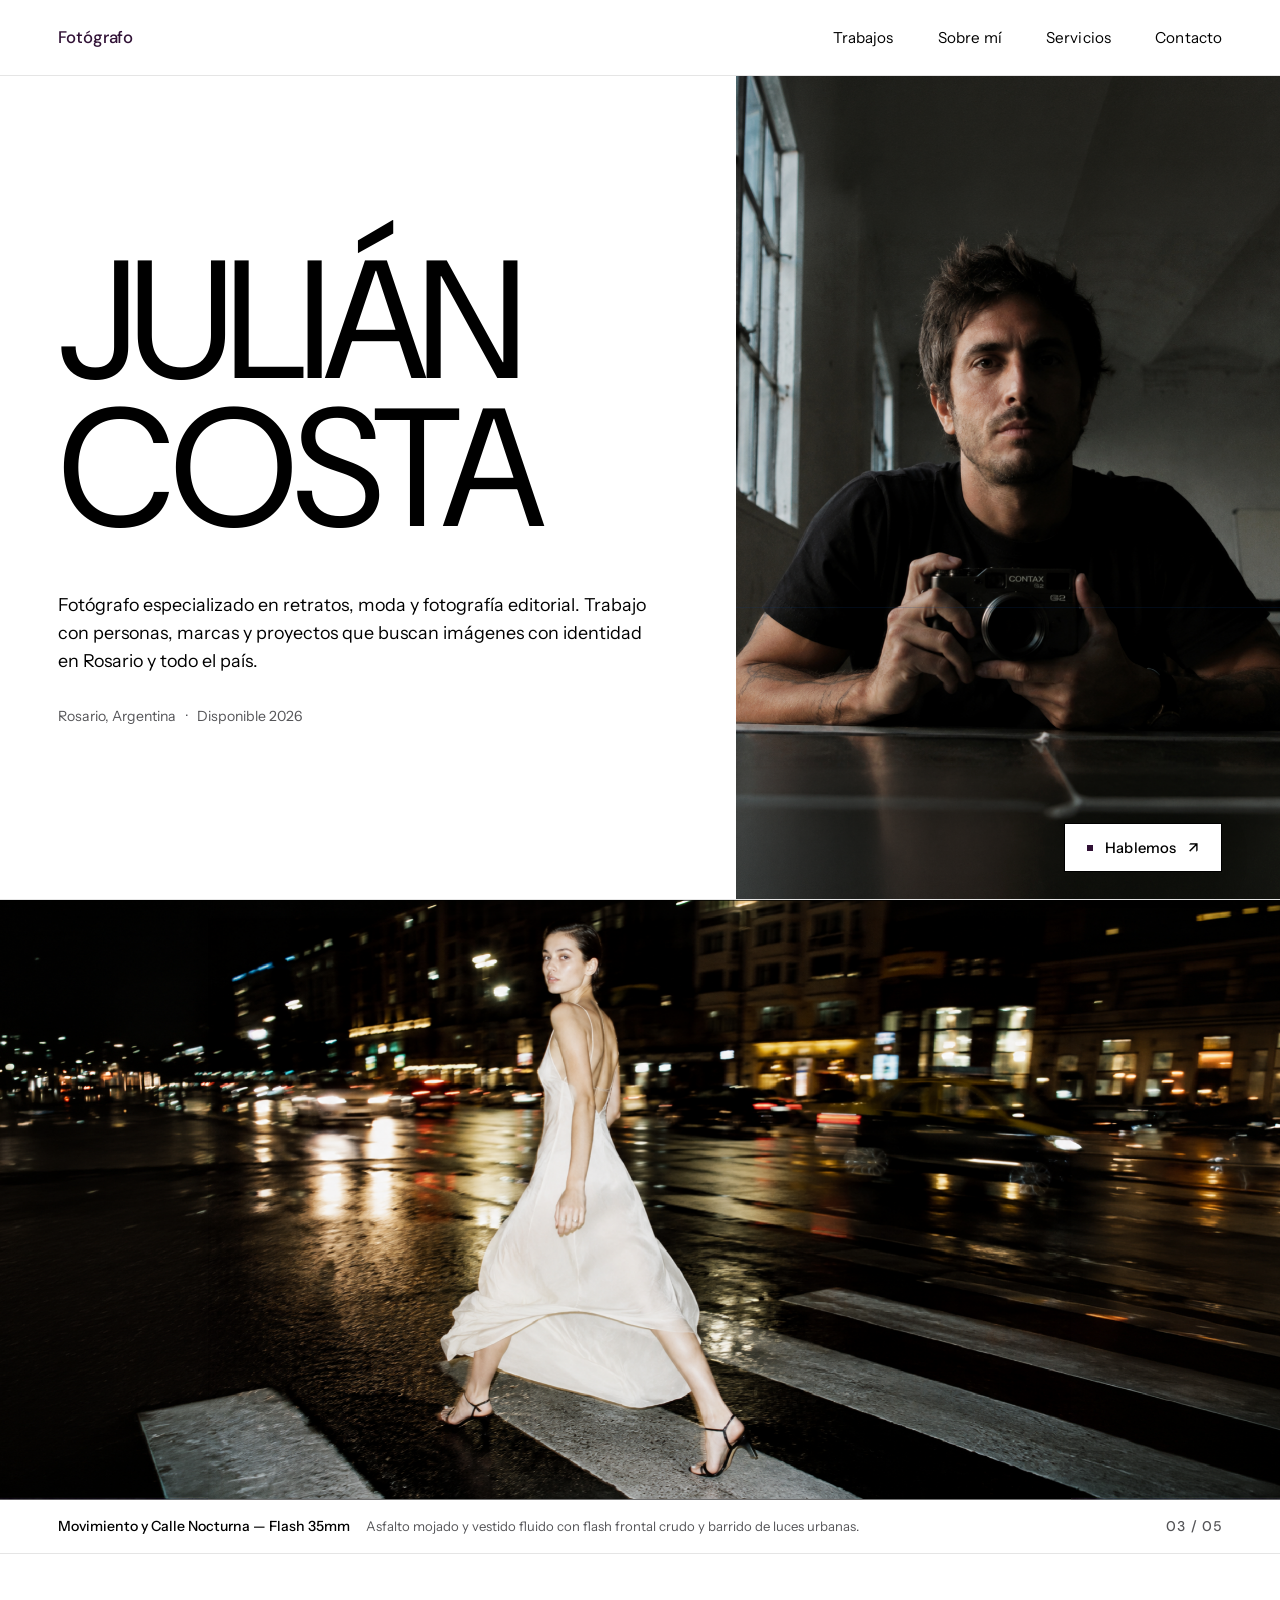
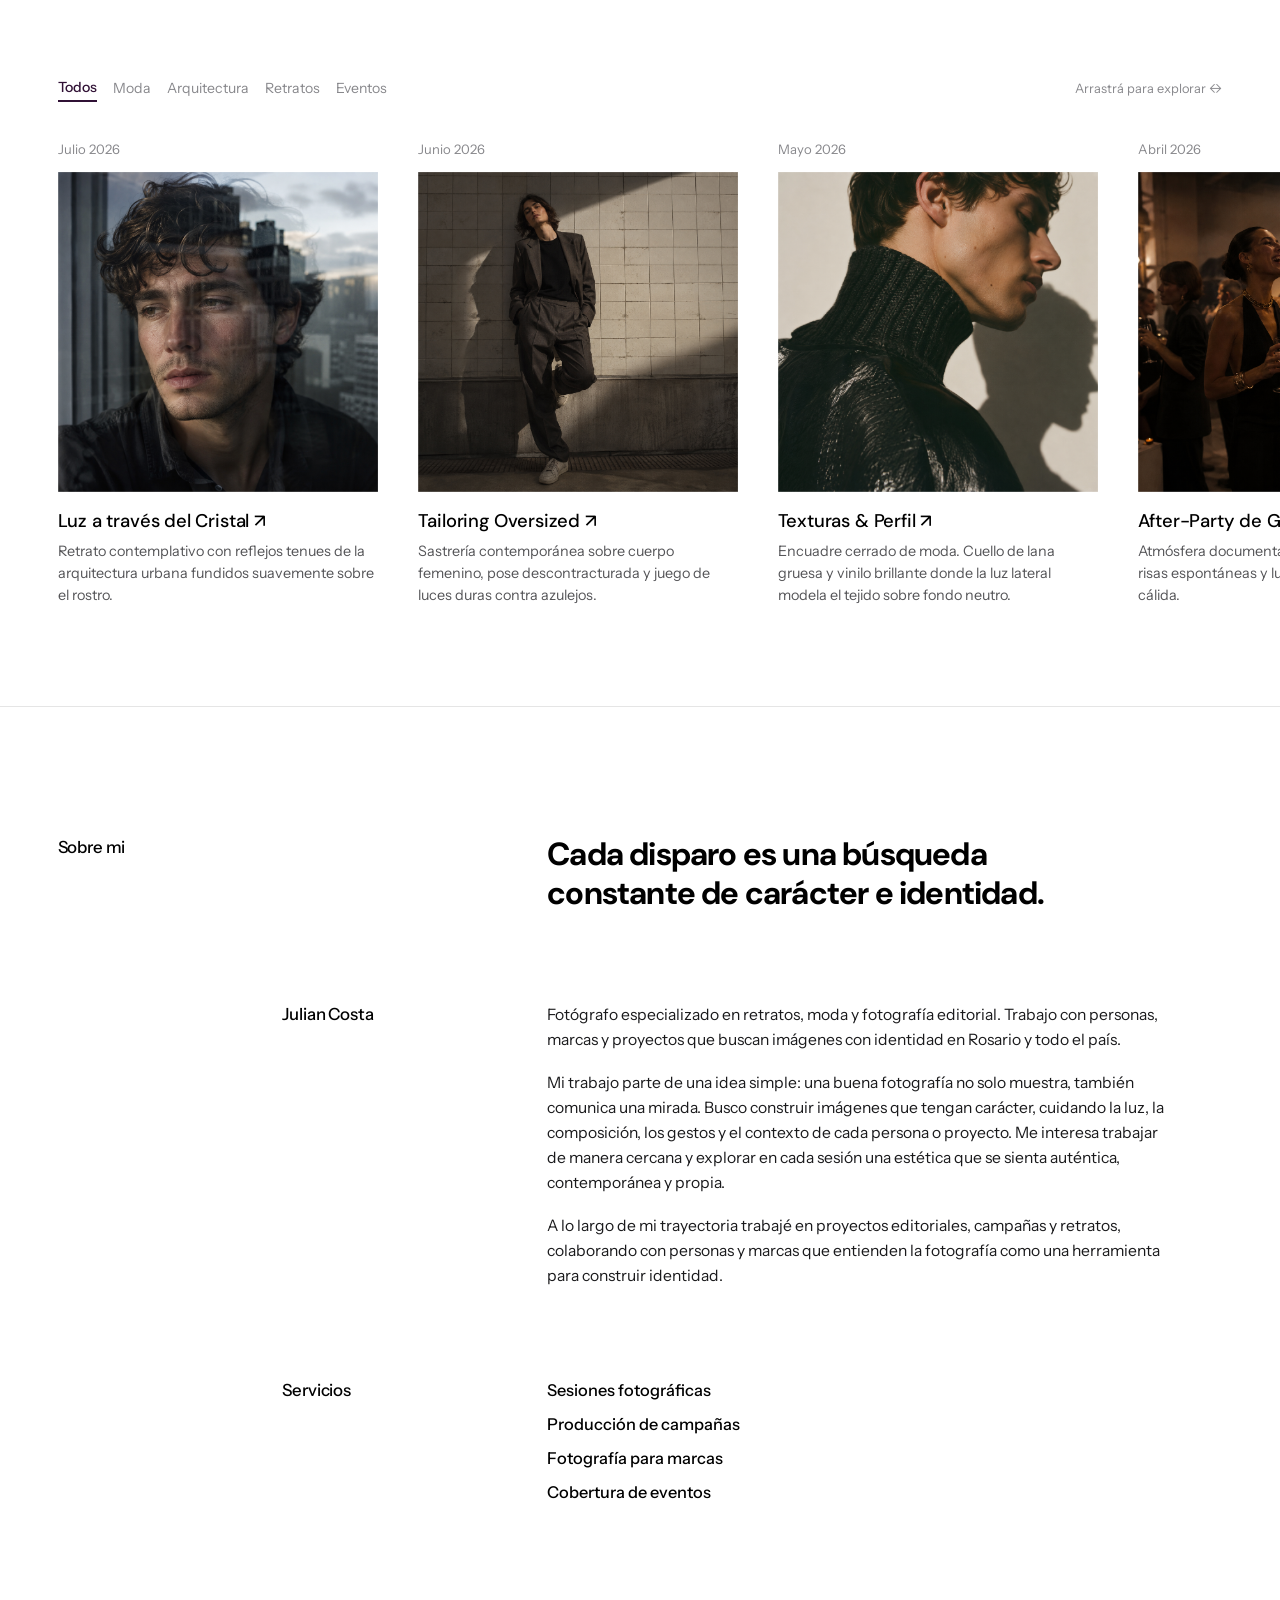
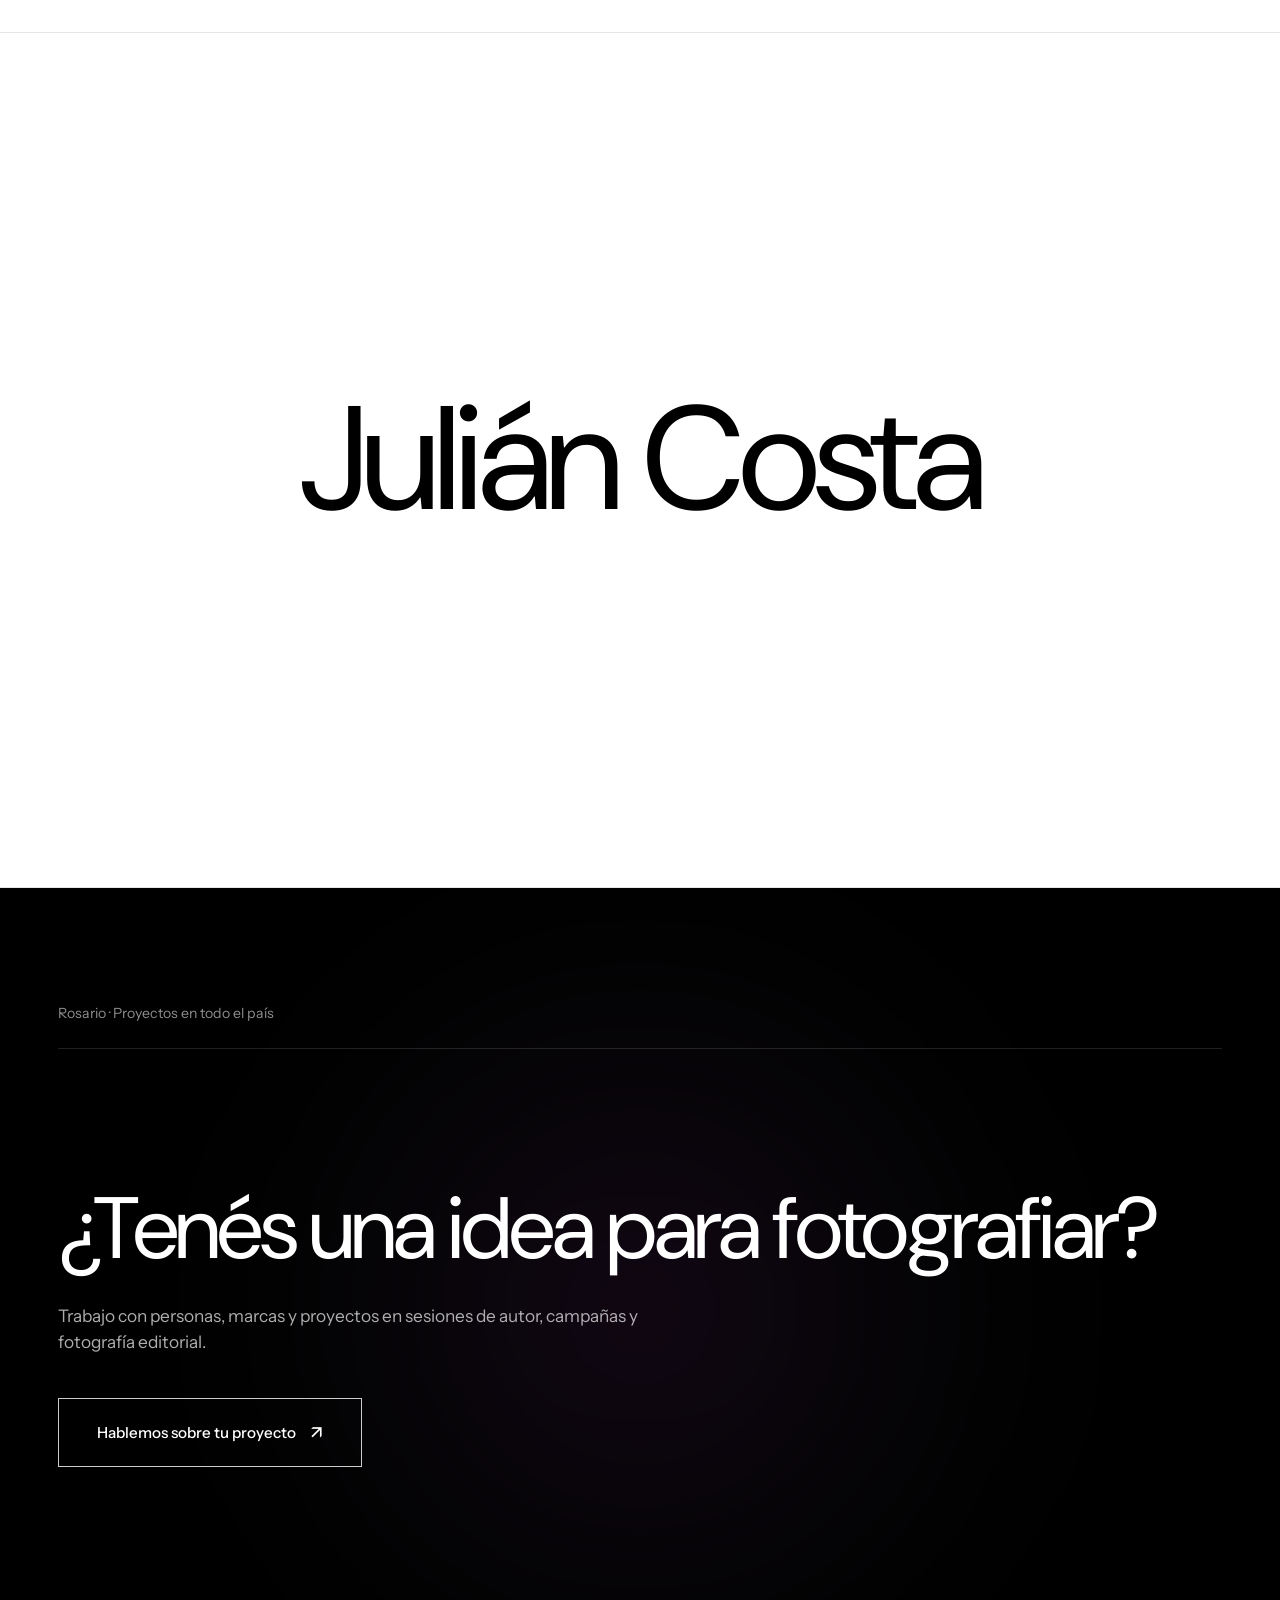
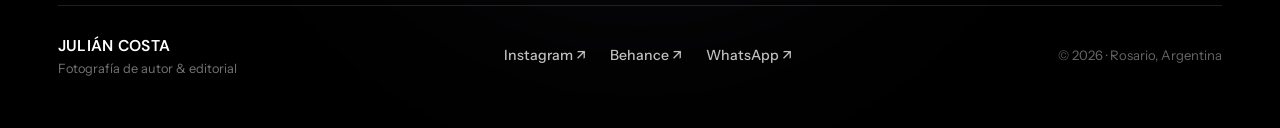
==== commit 11e2c0dc: "feat(projects): Reordenar carrusel priorizando las 4 series con galeria propia (webp2), vincular fot" ====
--- a/index.html
+++ b/index.html
@@ -15,7 +15,7 @@
   <link href="https://fonts.googleapis.com/css2?family=DM+Sans:ital,opsz,wght@0,9..40,300;0,9..40,400;0,9..40,500;0,9..40,600;0,9..40,700;1,9..40,400&family=Instrument+Sans:ital,wght@0,400;0,500;0,600;1,400&display=swap" rel="stylesheet" />
 
   <!-- Estilos CSS -->
-  <link rel="stylesheet" href="css/style.css?v=2026.gallery.full.32" />
+  <link rel="stylesheet" href="css/style.css?v=2026.gallery.curated.33" />
 </head>
 <body class="editorial-portfolio-body">
 
@@ -192,73 +192,73 @@
       <div class="carousel-viewport" id="worksCarouselViewport">
         <div class="carousel-track" id="worksCarouselTrack">
           
-          <!-- Obra 01 (Arquitectura / Interiores) -->
-          <article class="carousel-card" data-category="arquitectura">
+          <!-- Obra 01 (Retratos - Con galería completa) -->
+          <article class="carousel-card" data-category="retratos">
             <a href="proyecto.html?id=1" class="carousel-card-link">
               <span class="card-date">Julio 2026</span>
               <div class="card-media-box">
                 <img 
-                  src="img/obra1.webp" 
-                  alt="Silla & Silencio — Interiorismo y Arquitectura" 
-                  class="card-img"
-                  draggable="false"
-                  loading="lazy"
-                />
-              </div>
-              <div class="card-body">
-                <h3 class="card-title">Silla & Silencio ↗</h3>
-                <p class="card-desc">
-                  Composición minimalista de interior. El sillón tubular de cuero y el haz de luz solar sobre el parquet crean un espacio de calma.
-                </p>
-              </div>
-            </a>
-          </article>
-
-          <!-- Obra 02 (Retratos) -->
-          <article class="carousel-card" data-category="retratos">
+                  src="img/obra2.webp" 
+                  alt="Luz a través del Cristal — Retrato" 
+                  class="card-img"
+                  draggable="false"
+                  loading="lazy"
+                />
+              </div>
+              <div class="card-body">
+                <h3 class="card-title">Luz a través del Cristal ↗</h3>
+                <p class="card-desc">
+                  Retrato contemplativo con reflejos tenues de la arquitectura urbana fundidos suavemente sobre el rostro.
+                </p>
+              </div>
+            </a>
+          </article>
+
+          <!-- Obra 02 (Moda - Con galería completa) -->
+          <article class="carousel-card" data-category="moda">
             <a href="proyecto.html?id=2" class="carousel-card-link">
               <span class="card-date">Junio 2026</span>
               <div class="card-media-box">
                 <img 
-                  src="img/obra2.webp" 
-                  alt="Luz a través del Cristal — Retrato" 
-                  class="card-img"
-                  draggable="false"
-                  loading="lazy"
-                />
-              </div>
-              <div class="card-body">
-                <h3 class="card-title">Luz a través del Cristal ↗</h3>
-                <p class="card-desc">
-                  Retrato contemplativo con reflejos tenues de la arquitectura urbana fundidos suavemente sobre el rostro.
-                </p>
-              </div>
-            </a>
-          </article>
-
-          <!-- Obra 03 (Moda) -->
+                  src="img/obra3.webp" 
+                  alt="Tailoring Oversized — Moda" 
+                  class="card-img"
+                  draggable="false"
+                  loading="lazy"
+                />
+              </div>
+              <div class="card-body">
+                <h3 class="card-title">Tailoring Oversized ↗</h3>
+                <p class="card-desc">
+                  Sastrería contemporánea sobre cuerpo femenino, pose descontracturada y juego de luces duras contra azulejos.
+                </p>
+              </div>
+            </a>
+          </article>
+
+          <!-- Obra 03 (Moda - Con galería completa) -->
           <article class="carousel-card" data-category="moda">
             <a href="proyecto.html?id=3" class="carousel-card-link">
               <span class="card-date">Mayo 2026</span>
               <div class="card-media-box">
                 <img 
-                  src="img/obra3.webp" 
-                  alt="Tailoring Oversized — Moda" 
-                  class="card-img"
-                  draggable="false"
-                  loading="lazy"
-                />
-              </div>
-              <div class="card-body">
-                <h3 class="card-title">Tailoring Oversized ↗</h3>
-                <p class="card-desc">
-                  Sastrería contemporánea sobre cuerpo femenino, pose descontracturada y juego de luces duras contra azulejos.
-                </p>
-              </div>
-            </a>
-          </article>
-
-          <!-- Obra 04 (Eventos) -->
+                  src="img/obra6.webp" 
+                  alt="Texturas & Perfil — Moda" 
+                  class="card-img"
+                  draggable="false"
+                  loading="lazy"
+                />
+              </div>
+              <div class="card-body">
+                <h3 class="card-title">Texturas & Perfil ↗</h3>
+                <p class="card-desc">
+                  Encuadre cerrado de moda. Cuello de lana gruesa y vinilo brillante donde la luz lateral modela el tejido sobre fondo neutro.
+                </p>
+              </div>
+            </a>
+          </article>
+
+          <!-- Obra 04 (Eventos - Con galería completa) -->
           <article class="carousel-card" data-category="eventos">
             <a href="proyecto.html?id=4" class="carousel-card-link">
               <span class="card-date">Abril 2026</span>
@@ -280,12 +280,34 @@
             </a>
           </article>
 
-          <!-- Obra 05 (Arquitectura) -->
+          <!-- Obra 05 (Arquitectura / Interiores) -->
           <article class="carousel-card" data-category="arquitectura">
             <a href="proyecto.html?id=5" class="carousel-card-link">
               <span class="card-date">Marzo 2026</span>
               <div class="card-media-box">
                 <img 
+                  src="img/obra1.webp" 
+                  alt="Silla & Silencio — Interiorismo y Arquitectura" 
+                  class="card-img"
+                  draggable="false"
+                  loading="lazy"
+                />
+              </div>
+              <div class="card-body">
+                <h3 class="card-title">Silla & Silencio ↗</h3>
+                <p class="card-desc">
+                  Composición minimalista de interior. El sillón tubular de cuero y el haz de luz solar sobre el parquet crean un espacio de calma.
+                </p>
+              </div>
+            </a>
+          </article>
+
+          <!-- Obra 06 (Arquitectura) -->
+          <article class="carousel-card" data-category="arquitectura">
+            <a href="proyecto.html?id=6" class="carousel-card-link">
+              <span class="card-date">Febrero 2026</span>
+              <div class="card-media-box">
+                <img 
                   src="img/obra5.webp" 
                   alt="Geometría & Sombra — Arquitectura" 
                   class="card-img"
@@ -297,28 +319,6 @@
                 <h3 class="card-title">Geometría & Sombra ↗</h3>
                 <p class="card-desc">
                   Fachada contemporánea en hormigón visto y cristal cortada por una sombra diagonal escultórica.
-                </p>
-              </div>
-            </a>
-          </article>
-
-          <!-- Obra 06 (Moda) -->
-          <article class="carousel-card" data-category="moda">
-            <a href="proyecto.html?id=6" class="carousel-card-link">
-              <span class="card-date">Febrero 2026</span>
-              <div class="card-media-box">
-                <img 
-                  src="img/obra6.webp" 
-                  alt="Texturas & Perfil — Moda" 
-                  class="card-img"
-                  draggable="false"
-                  loading="lazy"
-                />
-              </div>
-              <div class="card-body">
-                <h3 class="card-title">Texturas & Perfil ↗</h3>
-                <p class="card-desc">
-                  Encuadre cerrado de moda. Cuello de lana gruesa y vinilo brillante donde la luz lateral modela el tejido sobre fondo neutro.
                 </p>
               </div>
             </a>
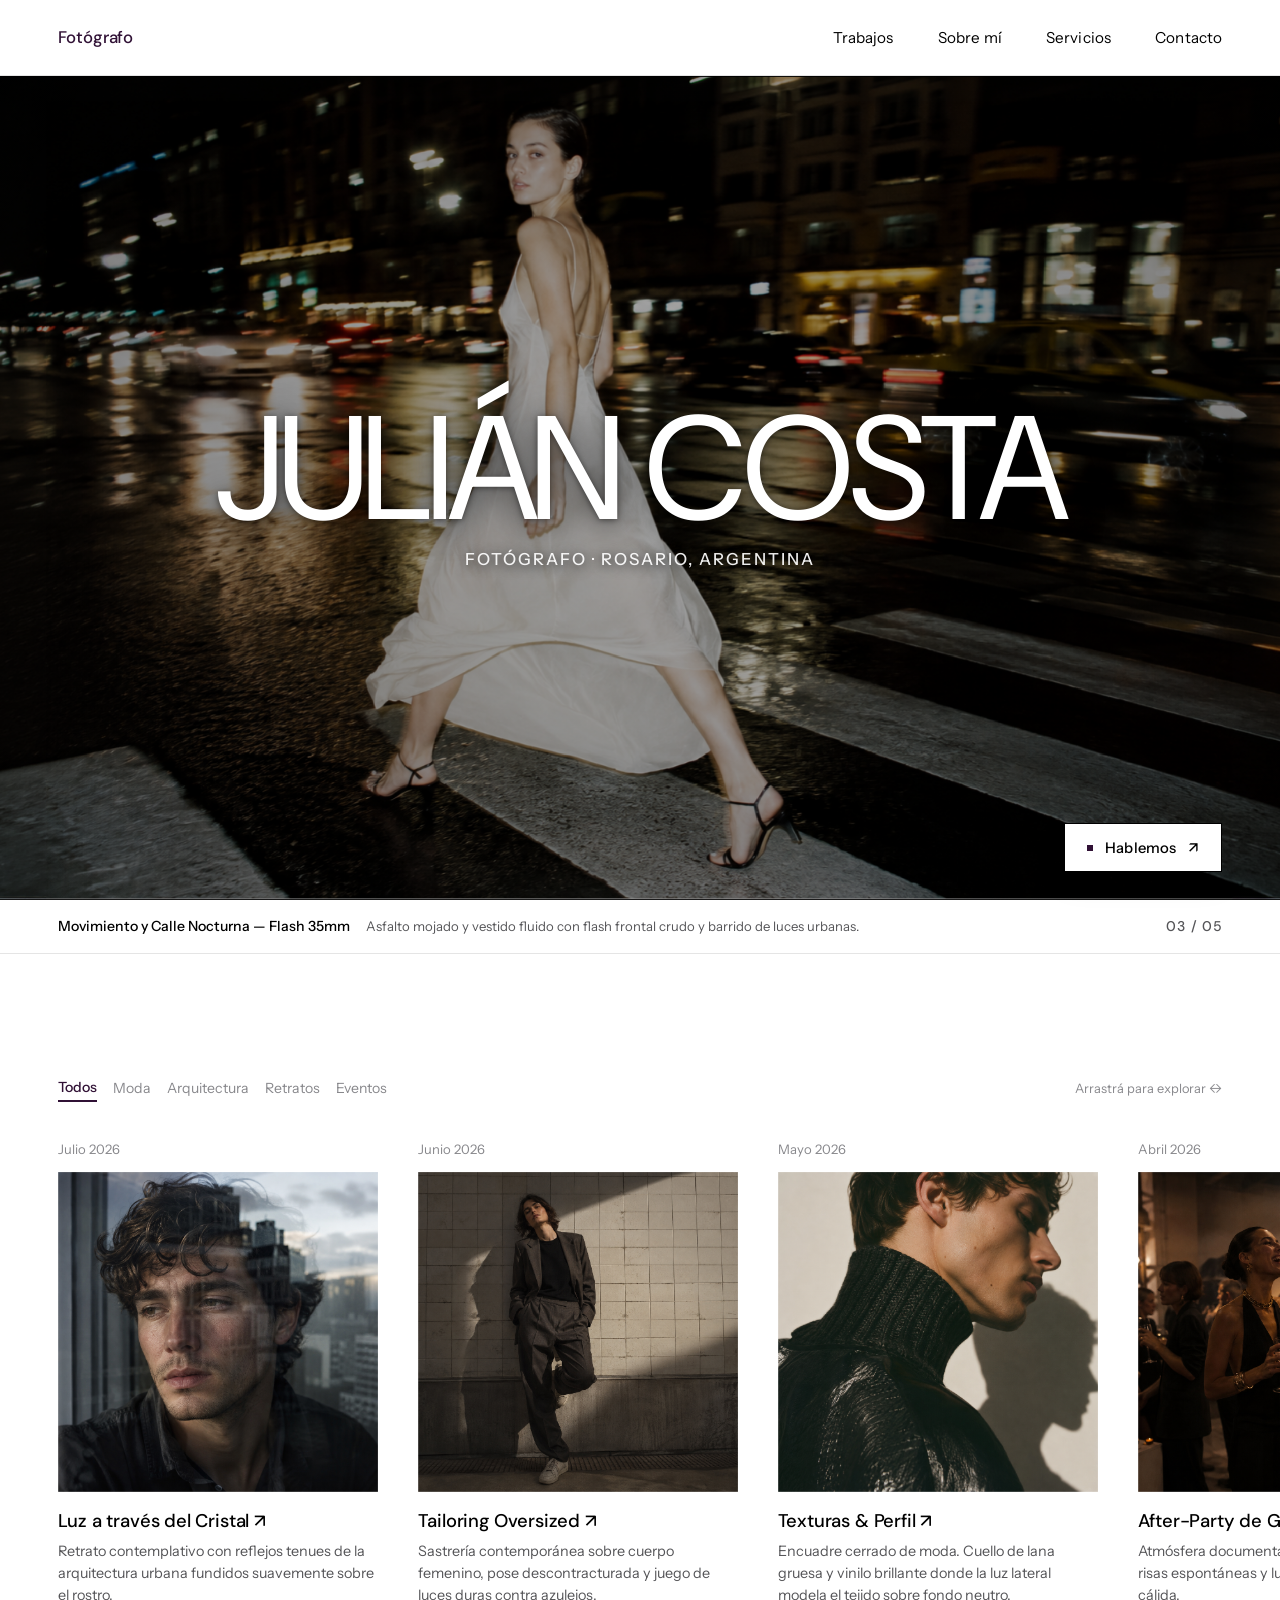
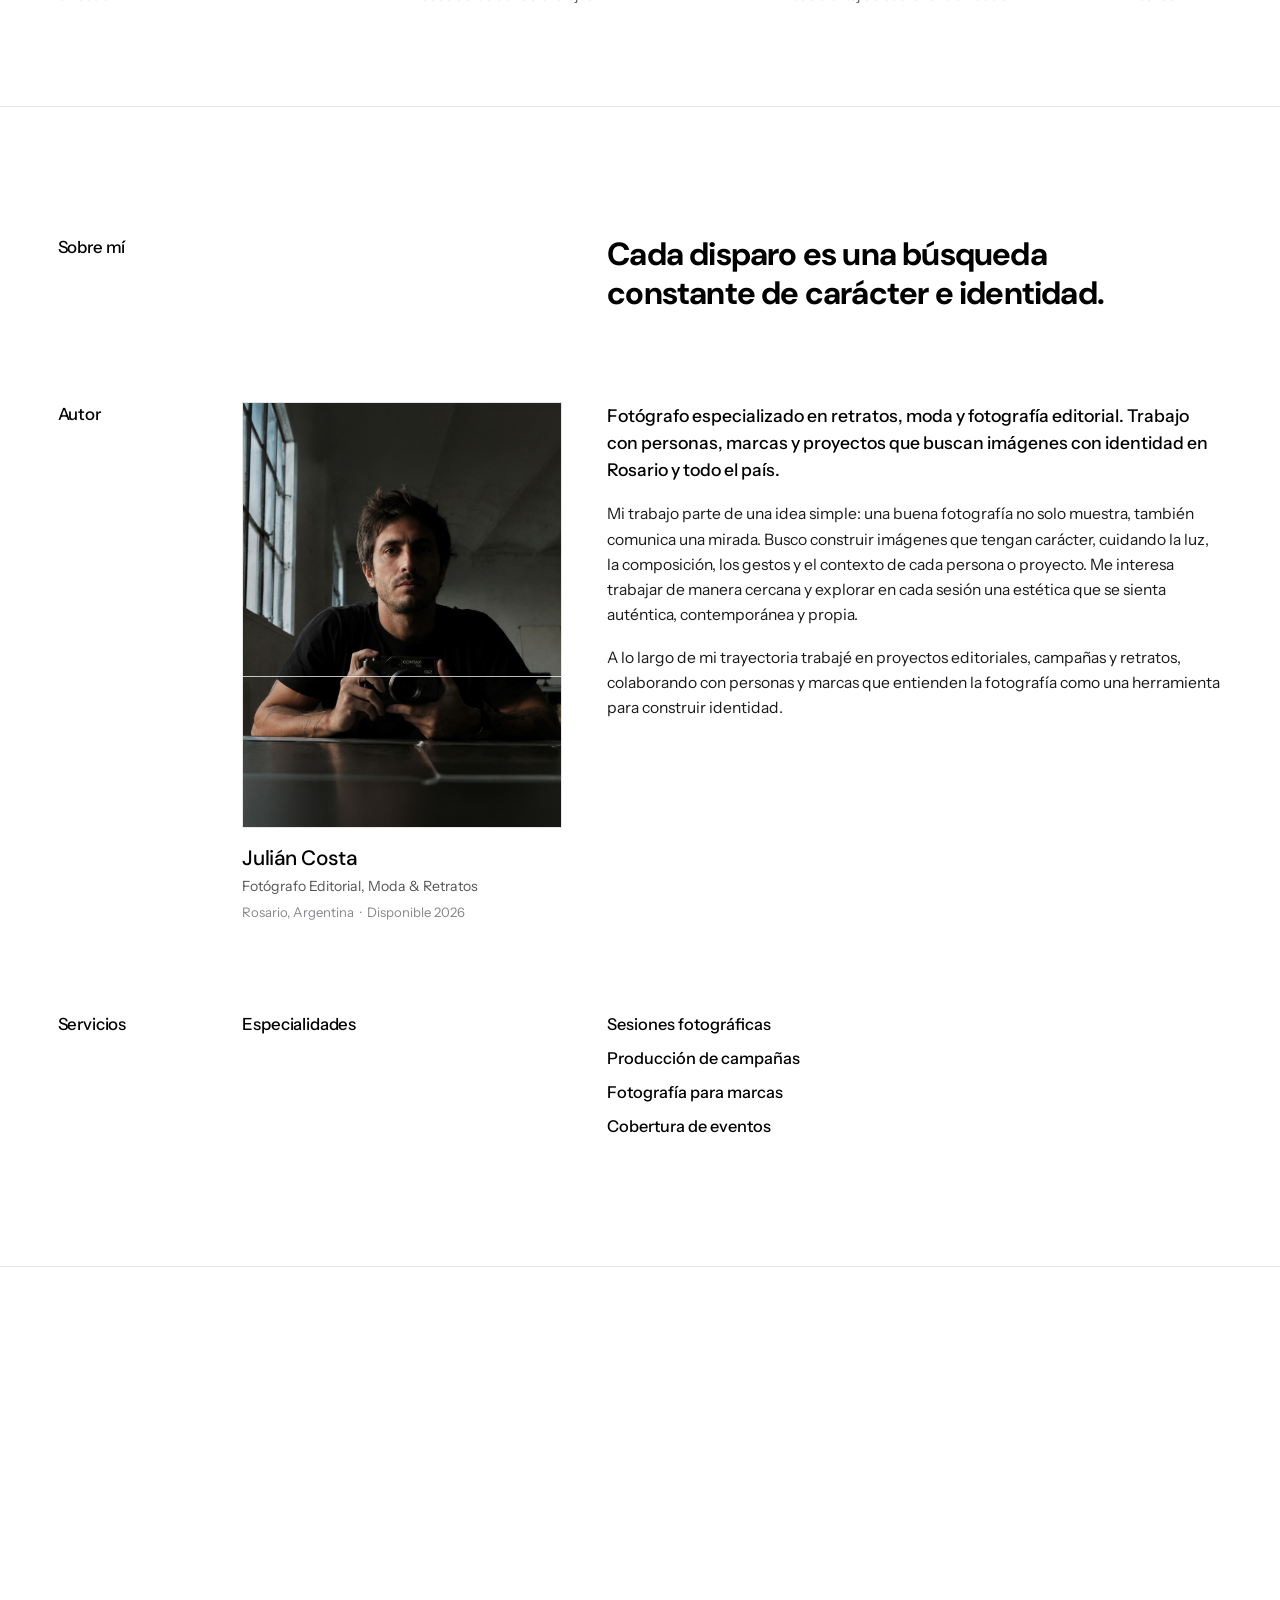
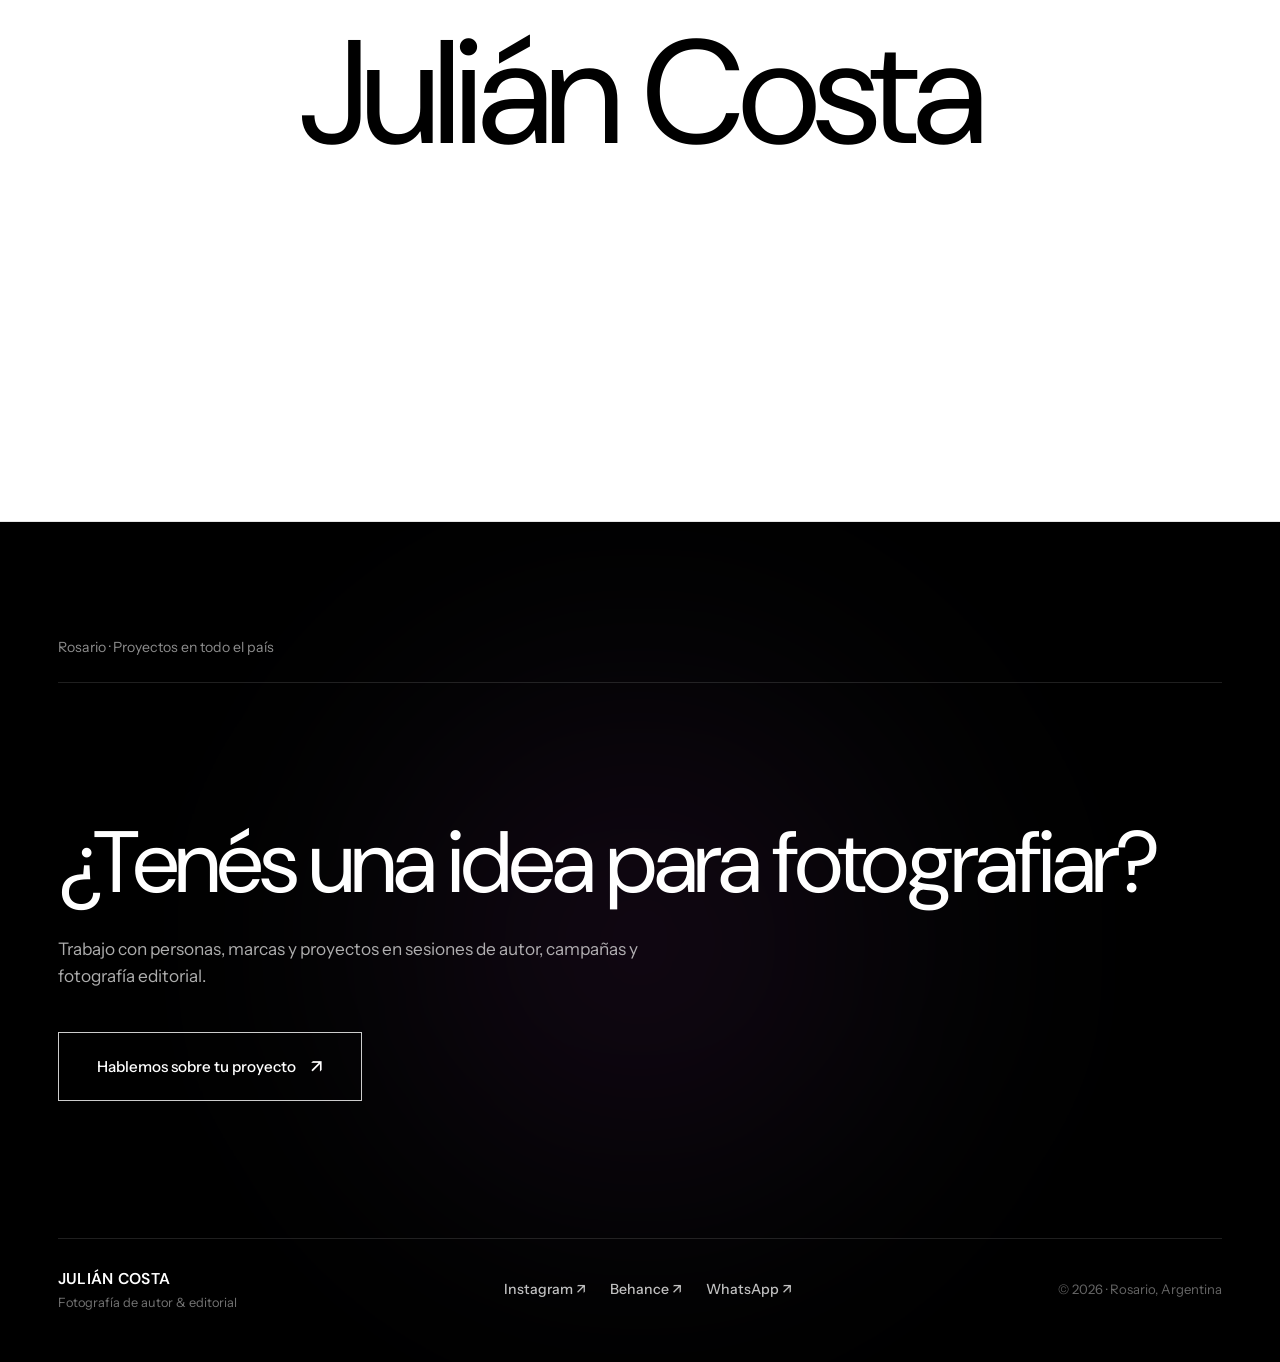
==== commit 585fa392: "feat(hero): Mover secuencia panorámica automatizada al inicio con JULIÁN COSTA centrado permanente e" ====
--- a/index.html
+++ b/index.html
@@ -15,7 +15,7 @@
   <link href="https://fonts.googleapis.com/css2?family=DM+Sans:ital,opsz,wght@0,9..40,300;0,9..40,400;0,9..40,500;0,9..40,600;0,9..40,700;1,9..40,400&family=Instrument+Sans:ital,wght@0,400;0,500;0,600;1,400&display=swap" rel="stylesheet" />
 
   <!-- Estilos CSS -->
-  <link rel="stylesheet" href="css/style.css?v=2026.gallery.curated.33" />
+  <link rel="stylesheet" href="css/style.css?v=2026.hero.panorama.35" />
 </head>
 <body class="editorial-portfolio-body">
 
@@ -58,49 +58,8 @@
   </header>
 
   <main>
-    <!-- ==================== HERO SPLIT-SCREEN ==================== -->
-    <section class="hero-lovers-section" id="hero">
-      
-      <!-- Columna Izquierda: Tipografía Masiva DM Sans + Bio Instrument Sans -->
-      <div class="hero-left-column">
-        <div class="hero-left-content">
-          
-          <h1 class="hero-giant-name">
-            <span class="name-row">JULIÁN</span>
-            <span class="name-row">COSTA</span>
-          </h1>
-
-          <div class="hero-bio-card">
-            <p class="hero-bio-text">
-              Fotógrafo especializado en retratos, moda y fotografía editorial. Trabajo con personas, marcas y proyectos que buscan imágenes con identidad en Rosario y todo el país.
-            </p>
-          </div>
-
-          <div class="hero-location-meta">
-            <span class="meta-item">Rosario, Argentina</span>
-            <span class="meta-item">·</span>
-            <span class="meta-item">Disponible 2026</span>
-          </div>
-
-        </div>
-      </div>
-
-      <!-- Columna Derecha: Retrato Vertical a Borde Completo -->
-      <div class="hero-right-column">
-        <div class="portrait-container">
-          <img 
-            src="img/hero.webp" 
-            alt="Julián Costa — Fotógrafo" 
-            class="portrait-img"
-            loading="eager"
-          />
-        </div>
-      </div>
-
-    </section>
-
-    <!-- ==================== FOTOGRAFÍA PANORÁMICA (SERIE DE 5 OBRAS ULTRA-WIDE) ==================== -->
-    <section class="full-bleed-panorama-section" id="panoramicas">
+    <!-- ==================== HERO: SECUENCIA PANORÁMICA AUTOMATIZADA CON NOMBRE CENTRADO ==================== -->
+    <section class="full-bleed-panorama-section hero-panorama-section" id="hero">
       <div class="panorama-viewport" id="panoramaViewport">
         <div class="panorama-slider-track" id="panoramaTrack">
           
@@ -156,6 +115,15 @@
 
         </div>
 
+        <!-- Capa de oscurecimiento suave para legibilidad cinematográfica -->
+        <div class="panorama-overlay-tint" aria-hidden="true"></div>
+
+        <!-- NOMBRE MONUMENTAL CENTRADO PERMANENTE -->
+        <div class="hero-panorama-center-title">
+          <h1 class="hero-panorama-name">JULIÁN COSTA</h1>
+          <p class="hero-panorama-caption">Fotógrafo · Rosario, Argentina</p>
+        </div>
+
         <!-- Controles de navegación -->
         <button type="button" class="panorama-nav-btn prev" id="panoramaPrevBtn" aria-label="Panorámica anterior">←</button>
         <button type="button" class="panorama-nav-btn next" id="panoramaNextBtn" aria-label="Panorámica siguiente">→</button>
@@ -358,7 +326,7 @@
         <!-- Fila 1: Manifiesto Principal -->
         <div class="editorial-grid-row row-statement">
           <div class="grid-col col-tag">
-            <span class="editorial-label">Sobre mi</span>
+            <span class="editorial-label">Sobre mí</span>
           </div>
           <div class="grid-col col-sub"></div>
           <div class="grid-col col-main">
@@ -366,15 +334,35 @@
           </div>
         </div>
 
-        <!-- Fila 2: Biografía de Autor -->
+        <!-- Fila 2: Biografía de Autor con Retrato -->
         <div class="editorial-grid-row row-bio">
-          <div class="grid-col col-tag"></div>
-          <div class="grid-col col-sub">
-            <h3 class="editorial-author-name">Julian Costa</h3>
+          <div class="grid-col col-tag">
+            <span class="editorial-label">Autor</span>
+          </div>
+          <div class="grid-col col-portrait">
+            <div class="about-portrait-card">
+              <div class="about-portrait-box">
+                <img 
+                  src="img/hero.webp" 
+                  alt="Julián Costa — Fotógrafo" 
+                  class="about-portrait-img"
+                  loading="lazy"
+                />
+              </div>
+              <div class="about-portrait-info">
+                <h3 class="about-author-name">Julián Costa</h3>
+                <p class="about-author-role">Fotógrafo Editorial, Moda & Retratos</p>
+                <div class="about-author-meta">
+                  <span>Rosario, Argentina</span>
+                  <span>·</span>
+                  <span>Disponible 2026</span>
+                </div>
+              </div>
+            </div>
           </div>
           <div class="grid-col col-main">
             <div class="editorial-bio-text-block">
-              <p>Fotógrafo especializado en retratos, moda y fotografía editorial. Trabajo con personas, marcas y proyectos que buscan imágenes con identidad en Rosario y todo el país.</p>
+              <p class="editorial-lead-bio">Fotógrafo especializado en retratos, moda y fotografía editorial. Trabajo con personas, marcas y proyectos que buscan imágenes con identidad en Rosario y todo el país.</p>
               <p>Mi trabajo parte de una idea simple: una buena fotografía no solo muestra, también comunica una mirada. Busco construir imágenes que tengan carácter, cuidando la luz, la composición, los gestos y el contexto de cada persona o proyecto. Me interesa trabajar de manera cercana y explorar en cada sesión una estética que se sienta auténtica, contemporánea y propia.</p>
               <p>A lo largo de mi trayectoria trabajé en proyectos editoriales, campañas y retratos, colaborando con personas y marcas que entienden la fotografía como una herramienta para construir identidad.</p>
             </div>
@@ -383,9 +371,11 @@
 
         <!-- Fila 3: Servicios -->
         <div class="editorial-grid-row row-services" id="servicios">
-          <div class="grid-col col-tag"></div>
+          <div class="grid-col col-tag">
+            <span class="editorial-label">Servicios</span>
+          </div>
           <div class="grid-col col-sub">
-            <h3 class="editorial-author-name">Servicios</h3>
+            <h3 class="editorial-author-name">Especialidades</h3>
           </div>
           <div class="grid-col col-main">
             <ul class="editorial-services-clean-list">
@@ -408,6 +398,7 @@
                 <button type="button" class="editorial-srv-item-btn open-talk-trigger" data-service="Cobertura de eventos">
                   <span>Cobertura de eventos</span>
                 </button>
+              </li>
             </ul>
           </div>
         </div>
--- a/css/style.css
+++ b/css/style.css
@@ -385,21 +385,68 @@
   transform: scale(1.02);
 }
 
-/* --- 5. Fotografía Panorámica (Secuencia Rápida / Hard Cut cada 1s) --- */
+/* --- 5. Fotografía Panorámica Hero (Secuencia Rápida / Hard Cut cada 1s) --- */
 .full-bleed-panorama-section {
   width: 100%;
   position: relative;
   border-bottom: 1px solid var(--border-light);
 }
 
+.hero-panorama-section .panorama-viewport,
 .panorama-viewport {
   width: 100%;
-  aspect-ratio: 16 / 7.5;
-  min-height: 460px;
-  max-height: 80vh;
+  height: calc(100vh - var(--header-height));
+  min-height: 520px;
+  max-height: 860px;
   overflow: hidden;
   background-color: #000000;
   position: relative;
+}
+
+.panorama-overlay-tint {
+  position: absolute;
+  inset: 0;
+  background: radial-gradient(circle at center, rgba(0, 0, 0, 0.3) 0%, rgba(0, 0, 0, 0.52) 100%);
+  z-index: 5;
+  pointer-events: none;
+}
+
+.hero-panorama-center-title {
+  position: absolute;
+  top: 50%;
+  left: 50%;
+  transform: translate(-50%, -50%);
+  z-index: 10;
+  pointer-events: none;
+  text-align: center;
+  width: 100%;
+  max-width: 90vw;
+  display: flex;
+  flex-direction: column;
+  align-items: center;
+  gap: 12px;
+}
+
+.hero-panorama-name {
+  font-family: var(--font-headline);
+  font-size: clamp(3.2rem, 11.5vw, 9.5rem);
+  font-weight: 400;
+  line-height: 0.9;
+  letter-spacing: -0.03em;
+  text-transform: uppercase;
+  color: #ffffff;
+  text-shadow: 0 4px 35px rgba(0, 0, 0, 0.7), 0 1px 6px rgba(0, 0, 0, 0.5);
+  margin: 0;
+}
+
+.hero-panorama-caption {
+  font-family: var(--font-body);
+  font-size: clamp(0.82rem, 1.3vw, 1.12rem);
+  font-weight: 500;
+  letter-spacing: 0.12em;
+  text-transform: uppercase;
+  color: rgba(255, 255, 255, 0.92);
+  text-shadow: 0 2px 12px rgba(0, 0, 0, 0.8);
 }
 
 .panorama-slider-track {
@@ -696,14 +743,14 @@
 
 .editorial-grid-row {
   display: grid;
-  grid-template-columns: 180px 220px 1fr;
+  grid-template-columns: 140px minmax(260px, 320px) 1fr;
   gap: clamp(24px, 3.5vw, 48px);
   align-items: start;
 }
 
 @media (max-width: 1024px) {
   .editorial-grid-row {
-    grid-template-columns: 140px 180px 1fr;
+    grid-template-columns: 120px 240px 1fr;
     gap: 24px;
   }
 }
@@ -711,7 +758,7 @@
 @media (max-width: 768px) {
   .editorial-grid-row {
     grid-template-columns: 1fr;
-    gap: 14px;
+    gap: 16px;
   }
   .grid-col:empty {
     display: none;
@@ -733,6 +780,72 @@
   font-weight: 500;
   color: #000000;
   letter-spacing: -0.01em;
+}
+
+/* Tarjeta de Retrato en Sobre Mí */
+.about-portrait-card {
+  display: flex;
+  flex-direction: column;
+  gap: 14px;
+}
+
+.about-portrait-box {
+  width: 100%;
+  aspect-ratio: 3 / 4;
+  overflow: hidden;
+  background-color: var(--bg-subtle);
+  border: 1px solid var(--border-light);
+}
+
+.about-portrait-img {
+  width: 100%;
+  height: 100%;
+  object-fit: cover;
+  object-position: center top;
+  filter: contrast(1.03) brightness(0.99);
+  transition: transform 0.8s cubic-bezier(0.16, 1, 0.3, 1);
+}
+
+.about-portrait-card:hover .about-portrait-img {
+  transform: scale(1.03);
+}
+
+.about-portrait-info {
+  display: flex;
+  flex-direction: column;
+  gap: 3px;
+}
+
+.about-author-name {
+  font-family: var(--font-headline);
+  font-size: 1.3rem;
+  font-weight: 500;
+  color: #000000;
+  letter-spacing: -0.02em;
+}
+
+.about-author-role {
+  font-family: var(--font-body);
+  font-size: 0.88rem;
+  color: var(--text-muted);
+  font-weight: 400;
+}
+
+.about-author-meta {
+  display: flex;
+  align-items: center;
+  gap: 6px;
+  font-family: var(--font-body);
+  font-size: 0.82rem;
+  color: var(--text-light);
+  margin-top: 2px;
+}
+
+.editorial-lead-bio {
+  font-size: 1.1rem !important;
+  font-weight: 500 !important;
+  color: #000000 !important;
+  line-height: 1.55 !important;
 }
 
 .editorial-headline-statement {
@@ -1498,59 +1611,82 @@
   color: var(--text-muted);
 }
 
-/* Mosaico Grid */
+/* Mosaico Grid Homogéneo 1:1 */
 .project-mosaic-grid {
   display: grid;
-  grid-template-columns: repeat(3, 1fr);
-  gap: clamp(16px, 2.2vw, 32px);
+  grid-template-columns: repeat(auto-fit, minmax(320px, 1fr));
+  gap: clamp(16px, 2.5vw, 32px);
 }
 
 .gallery-mosaic-card {
   position: relative;
   overflow: hidden;
   background-color: #ffffff;
-}
-
-.gallery-mosaic-card.col-span-2 {
-  grid-column: span 2;
-}
-
-.gallery-mosaic-card.col-span-1 {
-  grid-column: span 1;
+  cursor: pointer;
+  border: 1px solid var(--border-light);
+  transition: transform var(--t-fast), box-shadow var(--t-fast);
+}
+
+.gallery-mosaic-card:hover {
+  transform: translateY(-4px);
+  box-shadow: 0 16px 36px rgba(0, 0, 0, 0.1);
 }
 
 .mosaic-img-box {
   width: 100%;
-  aspect-ratio: 4 / 3;
+  aspect-ratio: 1 / 1 !important;
   position: relative;
   overflow: hidden;
-}
-
-.gallery-mosaic-card.col-span-2 .mosaic-img-box {
-  aspect-ratio: 16 / 9;
+  background-color: var(--bg-subtle);
 }
 
 .mosaic-img {
   width: 100%;
   height: 100%;
+  aspect-ratio: 1 / 1 !important;
   object-fit: cover;
-  transition: transform 0.8s cubic-bezier(0.16, 1, 0.3, 1);
+  transition: transform 0.7s cubic-bezier(0.16, 1, 0.3, 1);
 }
 
 .gallery-mosaic-card:hover .mosaic-img {
-  transform: scale(1.03);
+  transform: scale(1.04);
+}
+
+.mosaic-zoom-pill {
+  position: absolute;
+  top: 14px;
+  right: 14px;
+  background-color: rgba(255, 255, 255, 0.92);
+  color: #000000;
+  padding: 6px 12px;
+  font-family: var(--font-body);
+  font-size: 0.76rem;
+  font-weight: 500;
+  letter-spacing: 0.04em;
+  text-transform: uppercase;
+  border: 1px solid rgba(0, 0, 0, 0.1);
+  opacity: 0;
+  transform: translateY(-4px);
+  transition: opacity var(--t-fast), transform var(--t-fast);
+  z-index: 2;
+  pointer-events: none;
+}
+
+.gallery-mosaic-card:hover .mosaic-zoom-pill {
+  opacity: 1;
+  transform: translateY(0);
 }
 
 .mosaic-overlay {
   position: absolute;
   inset: 0;
-  background: linear-gradient(180deg, transparent 50%, rgba(0, 0, 0, 0.7) 100%);
-  padding: 20px;
+  background: linear-gradient(180deg, transparent 45%, rgba(0, 0, 0, 0.75) 100%);
+  padding: 22px;
   display: flex;
   flex-direction: column;
   justify-content: flex-end;
   opacity: 0;
-  transition: opacity 0.35s ease;
+  transition: opacity 0.3s ease;
 }
 
 .gallery-mosaic-card:hover .mosaic-overlay {
@@ -1562,12 +1698,12 @@
   font-size: 0.75rem;
   text-transform: uppercase;
   letter-spacing: 0.05em;
-  color: rgba(255, 255, 255, 0.8);
+  color: rgba(255, 255, 255, 0.82);
 }
 
 .mosaic-title {
   font-family: var(--font-headline);
-  font-size: 1.15rem;
+  font-size: 1.12rem;
   font-weight: 500;
   color: #ffffff;
 }
@@ -1640,15 +1776,9 @@
   color: #ffffff;
 }
 
-@media (max-width: 960px) {
+@media (max-width: 768px) {
   .project-mosaic-grid {
     grid-template-columns: 1fr;
-  }
-  .gallery-mosaic-card.col-span-2 {
-    grid-column: span 1;
-  }
-  .gallery-mosaic-card.col-span-2 .mosaic-img-box {
-    aspect-ratio: 4 / 3;
   }
 }
 
@@ -1665,3 +1795,161 @@
     text-align: center;
   }
 }
+
+/* ==========================================================================
+   13. LIGHTBOX VISUALIZADOR 1:1
+   ========================================================================== */
+.gallery-lightbox {
+  position: fixed;
+  inset: 0;
+  z-index: 3000;
+  display: flex;
+  align-items: center;
+  justify-content: center;
+  padding: clamp(16px, 4vw, 48px);
+  opacity: 0;
+  visibility: hidden;
+  pointer-events: none;
+  transition: opacity 0.3s cubic-bezier(0.16, 1, 0.3, 1), visibility 0.3s ease;
+}
+
+.gallery-lightbox.is-open {
+  opacity: 1;
+  visibility: visible;
+  pointer-events: auto;
+}
+
+.lightbox-backdrop {
+  position: absolute;
+  inset: 0;
+  background-color: rgba(0, 0, 0, 0.94);
+  backdrop-filter: blur(14px);
+  -webkit-backdrop-filter: blur(14px);
+  cursor: pointer;
+}
+
+.lightbox-close-btn {
+  position: absolute;
+  top: 24px;
+  right: 28px;
+  z-index: 3100;
+  width: 48px;
+  height: 48px;
+  background: rgba(255, 255, 255, 0.1);
+  border: 1px solid rgba(255, 255, 255, 0.25);
+  color: #ffffff;
+  font-size: 1.4rem;
+  line-height: 1;
+  cursor: pointer;
+  display: flex;
+  align-items: center;
+  justify-content: center;
+  transition: background-color var(--t-fast), border-color var(--t-fast), transform var(--t-fast);
+}
+
+.lightbox-close-btn:hover {
+  background-color: var(--red-editorial);
+  border-color: var(--red-editorial);
+  transform: scale(1.08);
+}
+
+.lightbox-nav-btn {
+  position: absolute;
+  top: 50%;
+  transform: translateY(-50%);
+  z-index: 3100;
+  width: 52px;
+  height: 52px;
+  background: rgba(255, 255, 255, 0.1);
+  border: 1px solid rgba(255, 255, 255, 0.2);
+  color: #ffffff;
+  font-size: 2rem;
+  line-height: 1;
+  cursor: pointer;
+  display: flex;
+  align-items: center;
+  justify-content: center;
+  transition: background-color var(--t-fast), border-color var(--t-fast), transform var(--t-fast);
+}
+
+.lightbox-nav-btn.prev {
+  left: 24px;
+}
+
+.lightbox-nav-btn.next {
+  right: 24px;
+}
+
+.lightbox-nav-btn:hover {
+  background-color: var(--red-editorial);
+  border-color: var(--red-editorial);
+}
+
+.lightbox-content-box {
+  position: relative;
+  z-index: 3050;
+  display: flex;
+  flex-direction: column;
+  align-items: center;
+  gap: 14px;
+  transform: scale(0.94);
+  transition: transform 0.3s cubic-bezier(0.16, 1, 0.3, 1);
+}
+
+.gallery-lightbox.is-open .lightbox-content-box {
+  transform: scale(1);
+}
+
+.lightbox-img-wrapper {
+  width: min(80vmin, 760px);
+  aspect-ratio: 1 / 1 !important;
+  background-color: #000000;
+  box-shadow: 0 28px 70px rgba(0, 0, 0, 0.7);
+  overflow: hidden;
+  border: 1px solid rgba(255, 255, 255, 0.15);
+}
+
+.lightbox-active-img {
+  width: 100%;
+  height: 100%;
+  aspect-ratio: 1 / 1 !important;
+  object-fit: cover;
+  display: block;
+}
+
+.lightbox-caption-bar {
+  width: 100%;
+  display: flex;
+  justify-content: space-between;
+  align-items: center;
+  color: rgba(255, 255, 255, 0.9);
+  font-family: var(--font-body);
+  font-size: 0.92rem;
+  padding: 0 4px;
+}
+
+.lightbox-title {
+  font-weight: 500;
+  color: #ffffff;
+}
+
+.lightbox-counter {
+  font-size: 0.82rem;
+  color: rgba(255, 255, 255, 0.5);
+  letter-spacing: 0.05em;
+}
+
+@media (max-width: 768px) {
+  .lightbox-close-btn {
+    top: 16px;
+    right: 16px;
+    width: 42px;
+    height: 42px;
+  }
+  .lightbox-nav-btn {
+    display: none;
+  }
+  .lightbox-img-wrapper {
+    width: min(92vw, 86vmin);
+  }
+}
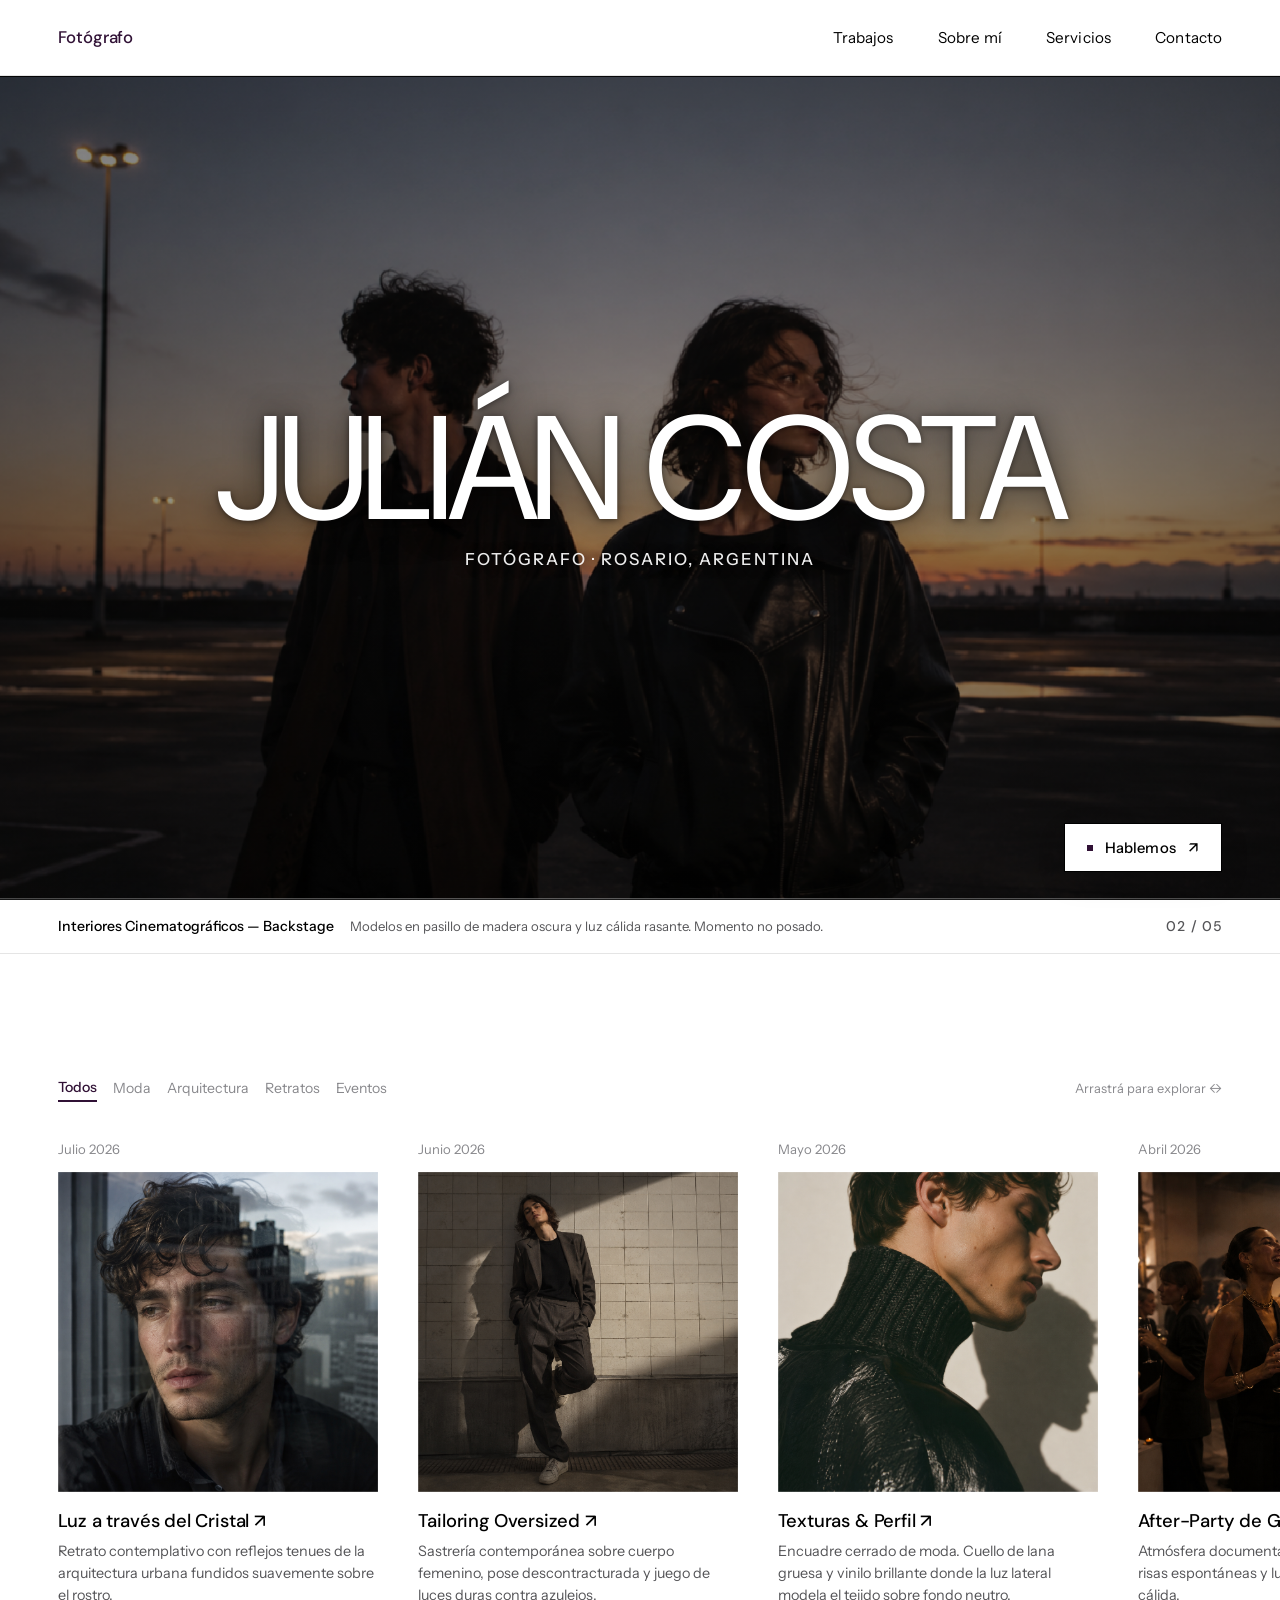
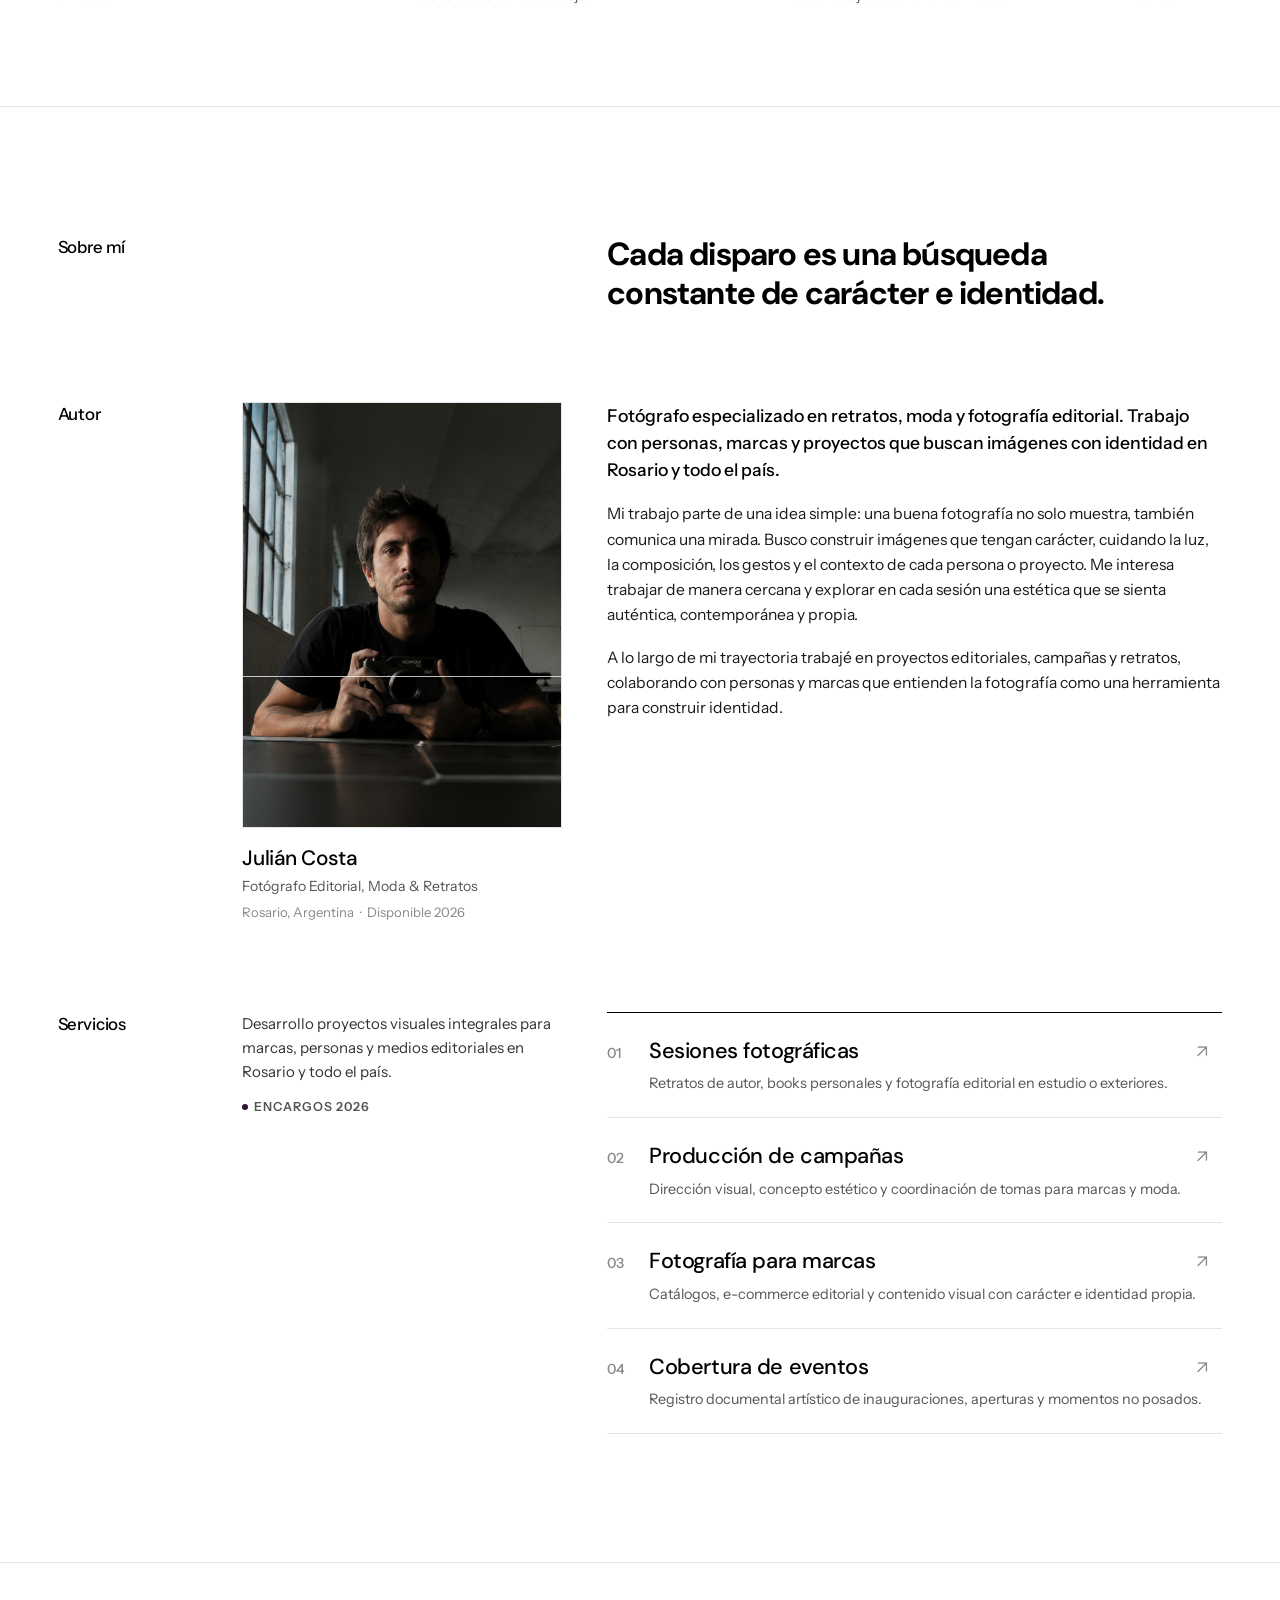
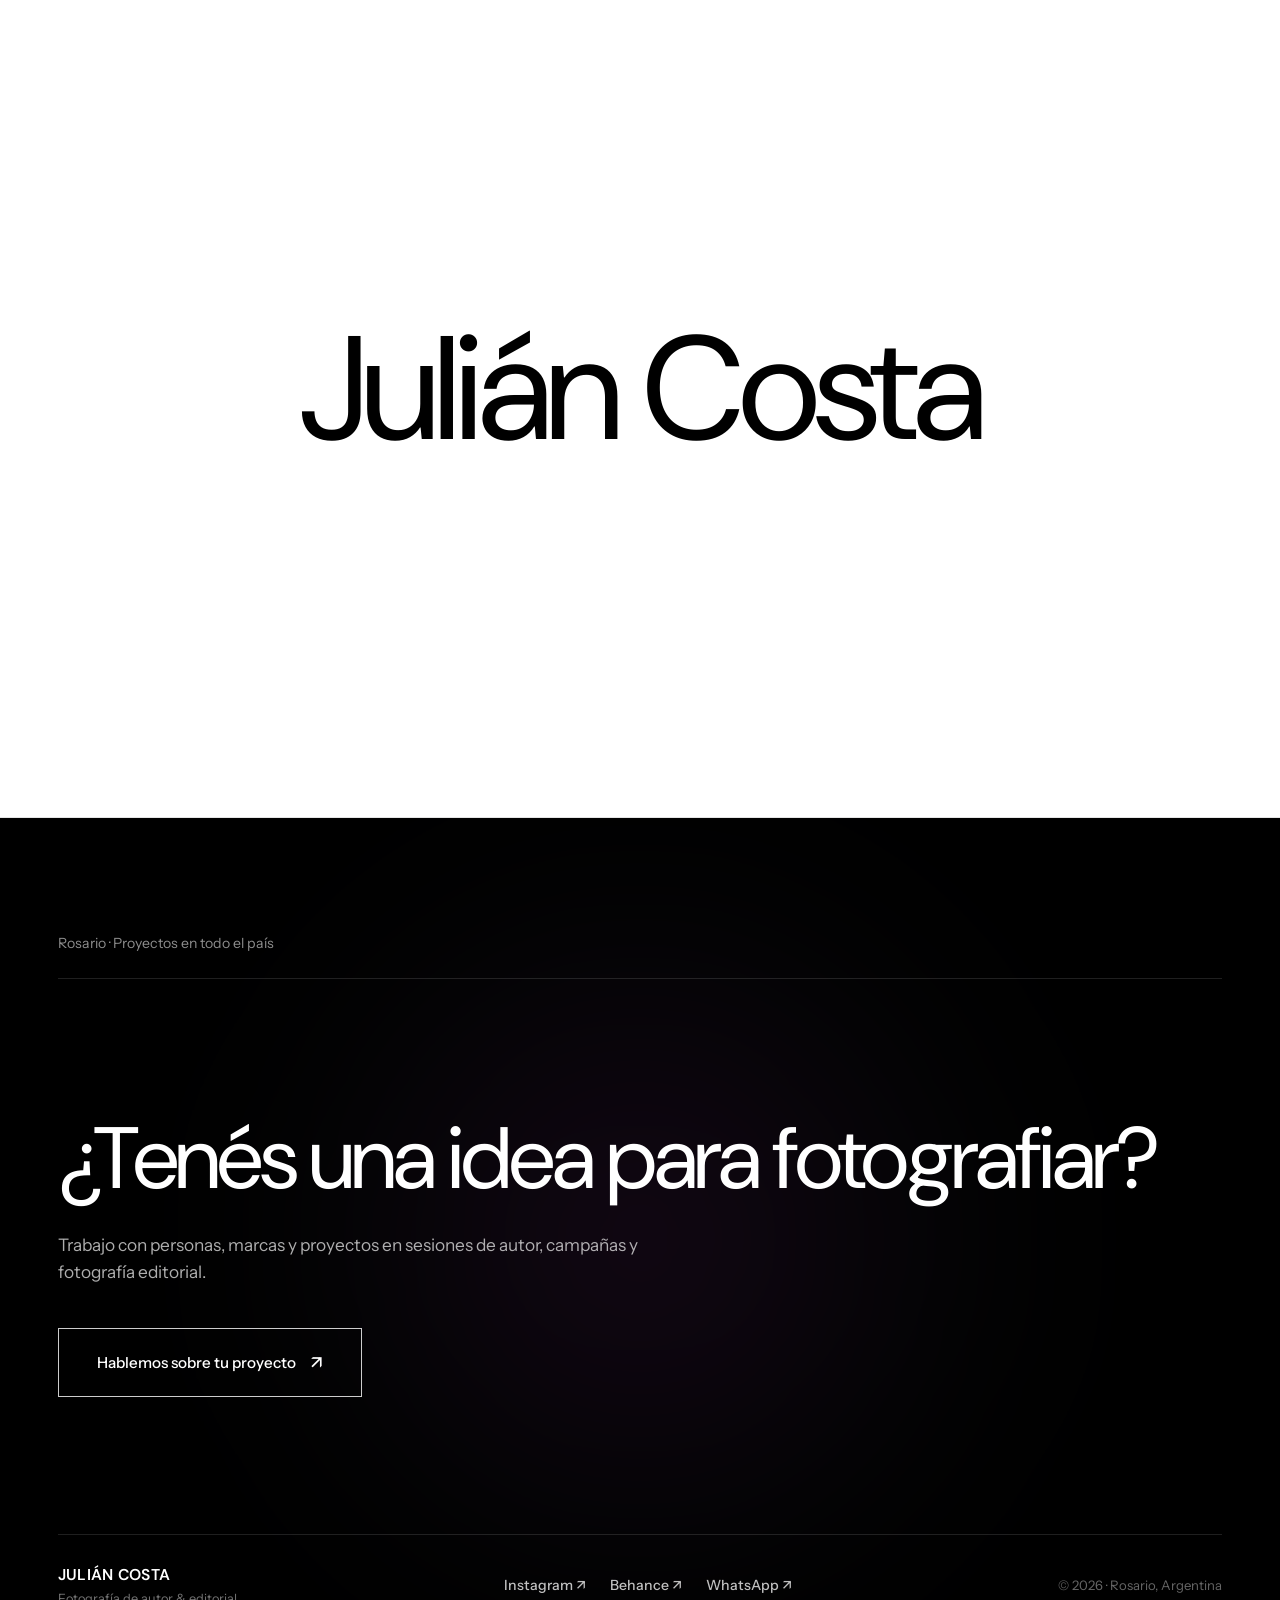
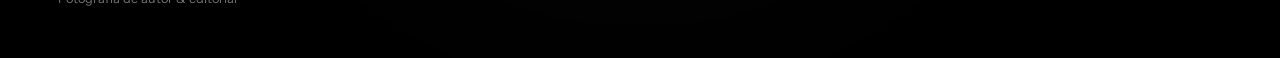
==== commit 29bd30d4: "fix(services): Rediseñar jerarquía editorial de Servicios eliminando títulos redundantes e implement" ====
--- a/index.html
+++ b/index.html
@@ -15,7 +15,7 @@
   <link href="https://fonts.googleapis.com/css2?family=DM+Sans:ital,opsz,wght@0,9..40,300;0,9..40,400;0,9..40,500;0,9..40,600;0,9..40,700;1,9..40,400&family=Instrument+Sans:ital,wght@0,400;0,500;0,600;1,400&display=swap" rel="stylesheet" />
 
   <!-- Estilos CSS -->
-  <link rel="stylesheet" href="css/style.css?v=2026.hero.panorama.35" />
+  <link rel="stylesheet" href="css/style.css?v=2026.services.hierarchy.36" />
 </head>
 <body class="editorial-portfolio-body">
 
@@ -369,37 +369,59 @@
           </div>
         </div>
 
-        <!-- Fila 3: Servicios -->
+        <!-- Fila 3: Servicios & Especialidades -->
         <div class="editorial-grid-row row-services" id="servicios">
           <div class="grid-col col-tag">
             <span class="editorial-label">Servicios</span>
           </div>
           <div class="grid-col col-sub">
-            <h3 class="editorial-author-name">Especialidades</h3>
+            <div class="services-col-meta">
+              <p class="services-col-intro">
+                Desarrollo proyectos visuales integrales para marcas, personas y medios editoriales en Rosario y todo el país.
+              </p>
+              <span class="services-col-badge">Encargos 2026</span>
+            </div>
           </div>
           <div class="grid-col col-main">
-            <ul class="editorial-services-clean-list">
-              <li>
-                <button type="button" class="editorial-srv-item-btn open-talk-trigger" data-service="Sesiones fotográficas">
-                  <span>Sesiones fotográficas</span>
-                </button>
-              </li>
-              <li>
-                <button type="button" class="editorial-srv-item-btn open-talk-trigger" data-service="Producción de campañas">
-                  <span>Producción de campañas</span>
-                </button>
-              </li>
-              <li>
-                <button type="button" class="editorial-srv-item-btn open-talk-trigger" data-service="Fotografía para marcas">
-                  <span>Fotografía para marcas</span>
-                </button>
-              </li>
-              <li>
-                <button type="button" class="editorial-srv-item-btn open-talk-trigger" data-service="Cobertura de eventos">
-                  <span>Cobertura de eventos</span>
-                </button>
-              </li>
-            </ul>
+            <div class="editorial-services-catalog">
+              
+              <article class="editorial-srv-card open-talk-trigger" data-service="Sesiones fotográficas" role="button" tabindex="0">
+                <div class="srv-card-header">
+                  <span class="srv-card-num">01</span>
+                  <h4 class="srv-card-title">Sesiones fotográficas</h4>
+                  <span class="srv-card-arrow">↗</span>
+                </div>
+                <p class="srv-card-desc">Retratos de autor, books personales y fotografía editorial en estudio o exteriores.</p>
+              </article>
+
+              <article class="editorial-srv-card open-talk-trigger" data-service="Producción de campañas" role="button" tabindex="0">
+                <div class="srv-card-header">
+                  <span class="srv-card-num">02</span>
+                  <h4 class="srv-card-title">Producción de campañas</h4>
+                  <span class="srv-card-arrow">↗</span>
+                </div>
+                <p class="srv-card-desc">Dirección visual, concepto estético y coordinación de tomas para marcas y moda.</p>
+              </article>
+
+              <article class="editorial-srv-card open-talk-trigger" data-service="Fotografía para marcas" role="button" tabindex="0">
+                <div class="srv-card-header">
+                  <span class="srv-card-num">03</span>
+                  <h4 class="srv-card-title">Fotografía para marcas</h4>
+                  <span class="srv-card-arrow">↗</span>
+                </div>
+                <p class="srv-card-desc">Catálogos, e-commerce editorial y contenido visual con carácter e identidad propia.</p>
+              </article>
+
+              <article class="editorial-srv-card open-talk-trigger" data-service="Cobertura de eventos" role="button" tabindex="0">
+                <div class="srv-card-header">
+                  <span class="srv-card-num">04</span>
+                  <h4 class="srv-card-title">Cobertura de eventos</h4>
+                  <span class="srv-card-arrow">↗</span>
+                </div>
+                <p class="srv-card-desc">Registro documental artístico de inauguraciones, aperturas y momentos no posados.</p>
+              </article>
+
+            </div>
           </div>
         </div>
 
--- a/css/style.css
+++ b/css/style.css
@@ -874,35 +874,118 @@
   color: #1a1a1c;
 }
 
-.editorial-services-clean-list {
-  list-style: none !important;
-  list-style-type: none !important;
-  padding: 0;
+/* Catálogo Editorial de Servicios */
+.services-col-meta {
+  display: flex;
+  flex-direction: column;
+  gap: 14px;
+}
+
+.services-col-intro {
+  font-family: var(--font-body);
+  font-size: 0.94rem;
+  line-height: 1.6;
+  color: var(--text-body);
+}
+
+.services-col-badge {
+  font-family: var(--font-body);
+  font-size: 0.78rem;
+  font-weight: 600;
+  text-transform: uppercase;
+  letter-spacing: 0.08em;
+  color: var(--text-muted);
+  display: inline-flex;
+  align-items: center;
+  gap: 6px;
+}
+
+.services-col-badge::before {
+  content: '';
+  display: inline-block;
+  width: 6px;
+  height: 6px;
+  border-radius: 50% !important;
+  background-color: var(--red-editorial);
+}
+
+.editorial-services-catalog {
+  display: flex;
+  flex-direction: column;
+  width: 100%;
+  border-top: 1px solid #000000;
+}
+
+.editorial-srv-card {
+  padding: 22px 14px 22px 0;
+  border-bottom: 1px solid var(--border-light);
+  cursor: pointer;
+  display: flex;
+  flex-direction: column;
+  gap: 6px;
+  transition: all var(--t-fast);
+  background: transparent;
+}
+
+.editorial-srv-card:hover {
+  padding-left: 14px;
+  background-color: #fafafa;
+  border-bottom-color: #000000;
+}
+
+.srv-card-header {
+  display: flex;
+  align-items: baseline;
+  gap: 16px;
+  width: 100%;
+}
+
+.srv-card-num {
+  font-family: var(--font-body);
+  font-size: 0.88rem;
+  font-weight: 500;
+  color: var(--text-light);
+  min-width: 26px;
+  transition: color var(--t-fast);
+}
+
+.editorial-srv-card:hover .srv-card-num {
+  color: var(--red-editorial);
+}
+
+.srv-card-title {
+  font-family: var(--font-headline);
+  font-size: clamp(1.15rem, 1.7vw, 1.4rem);
+  font-weight: 500;
+  color: #000000;
+  letter-spacing: -0.02em;
+  flex: 1;
+}
+
+.srv-card-arrow {
+  font-size: 1.15rem;
+  color: var(--text-light);
+  transition: transform var(--t-fast), color var(--t-fast);
+}
+
+.editorial-srv-card:hover .srv-card-arrow {
+  color: var(--red-editorial);
+  transform: translate(4px, -4px);
+}
+
+.srv-card-desc {
+  font-family: var(--font-body);
+  font-size: 0.9rem;
+  color: var(--text-muted);
+  line-height: 1.5;
+  padding-left: 42px;
   margin: 0;
-  display: flex;
-  flex-direction: column;
-  gap: 10px;
-}
-
-.editorial-services-clean-list li {
-  list-style: none !important;
-}
-
-.editorial-srv-item-btn {
-  font-family: var(--font-body);
-  font-size: 1.02rem;
-  font-weight: 500;
-  color: #000000;
-  text-align: left;
-  background: none;
-  border: none;
-  padding: 2px 0;
-  cursor: pointer;
-  transition: color var(--t-fast);
-}
-
-.editorial-srv-item-btn:hover {
-  color: var(--red-editorial);
+}
+
+@media (max-width: 640px) {
+  .srv-card-desc {
+    padding-left: 0;
+  }
 }
 
 /* ==========================================================================
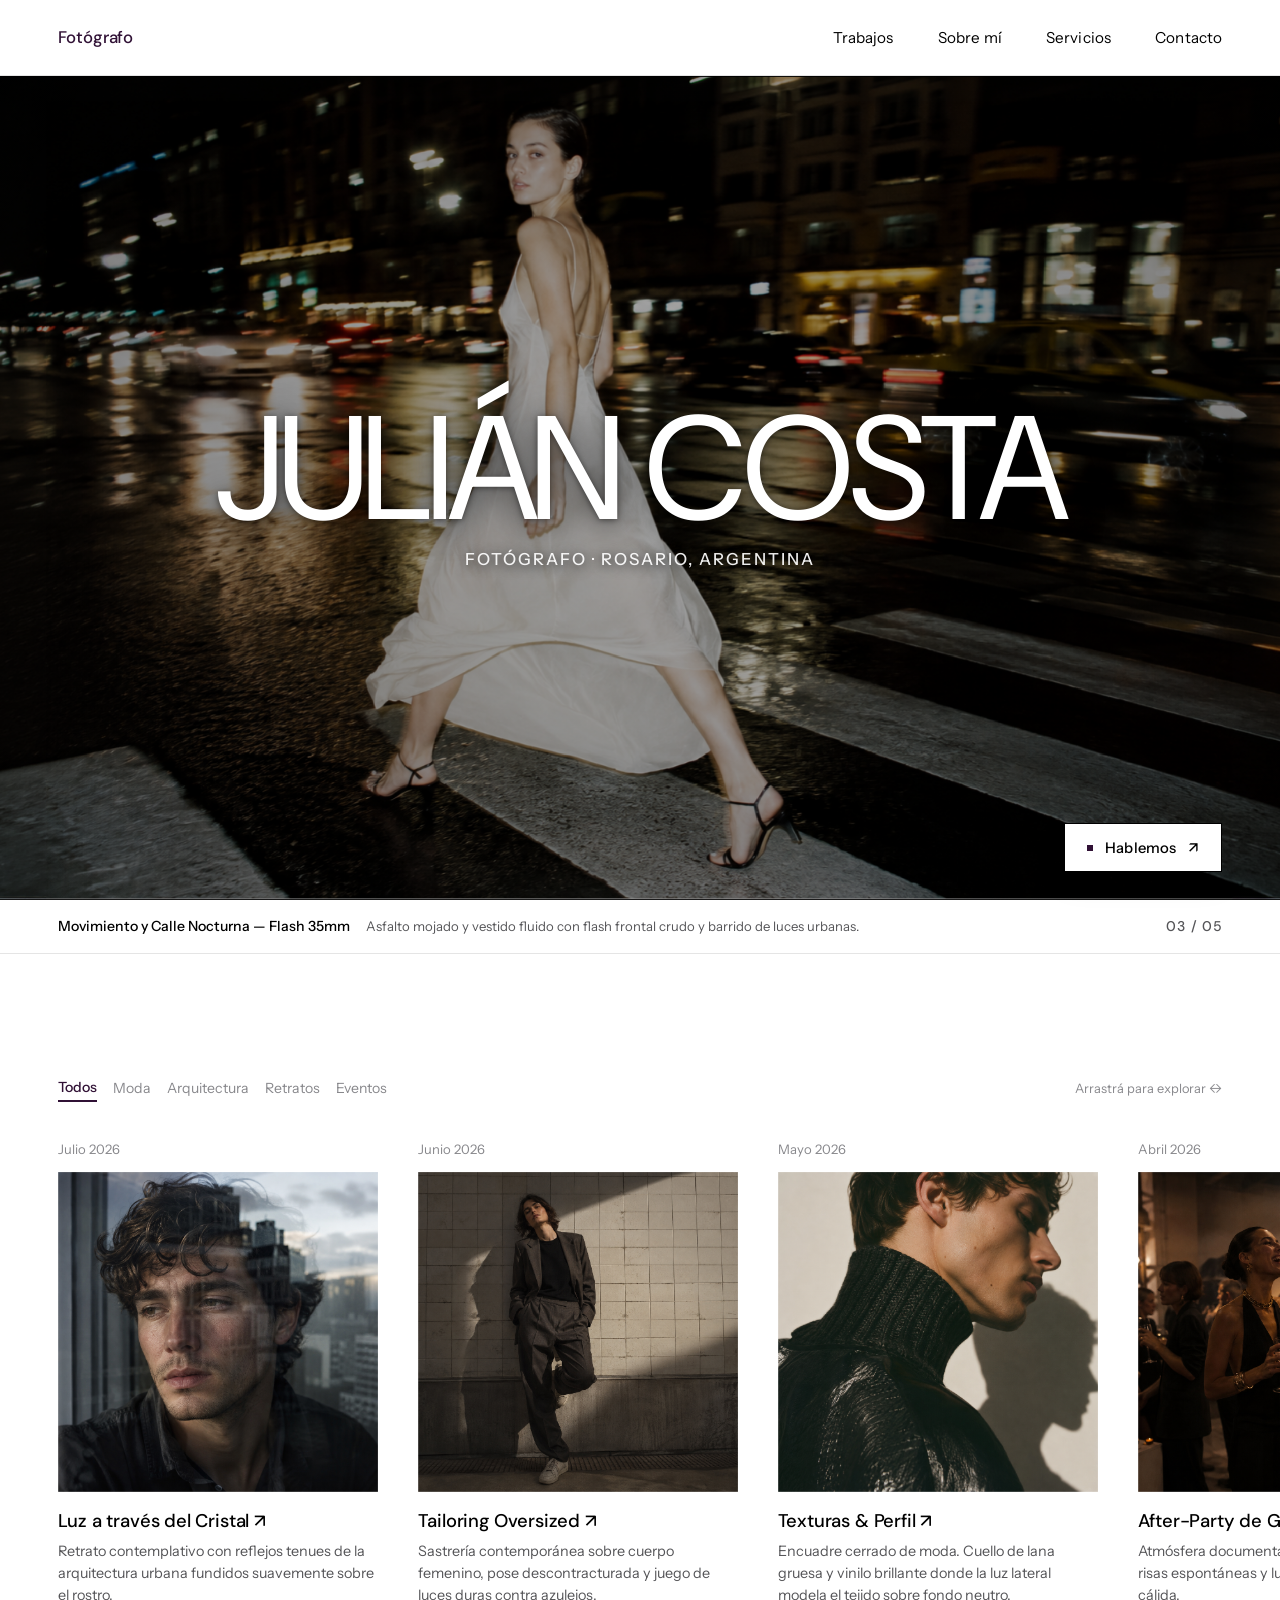
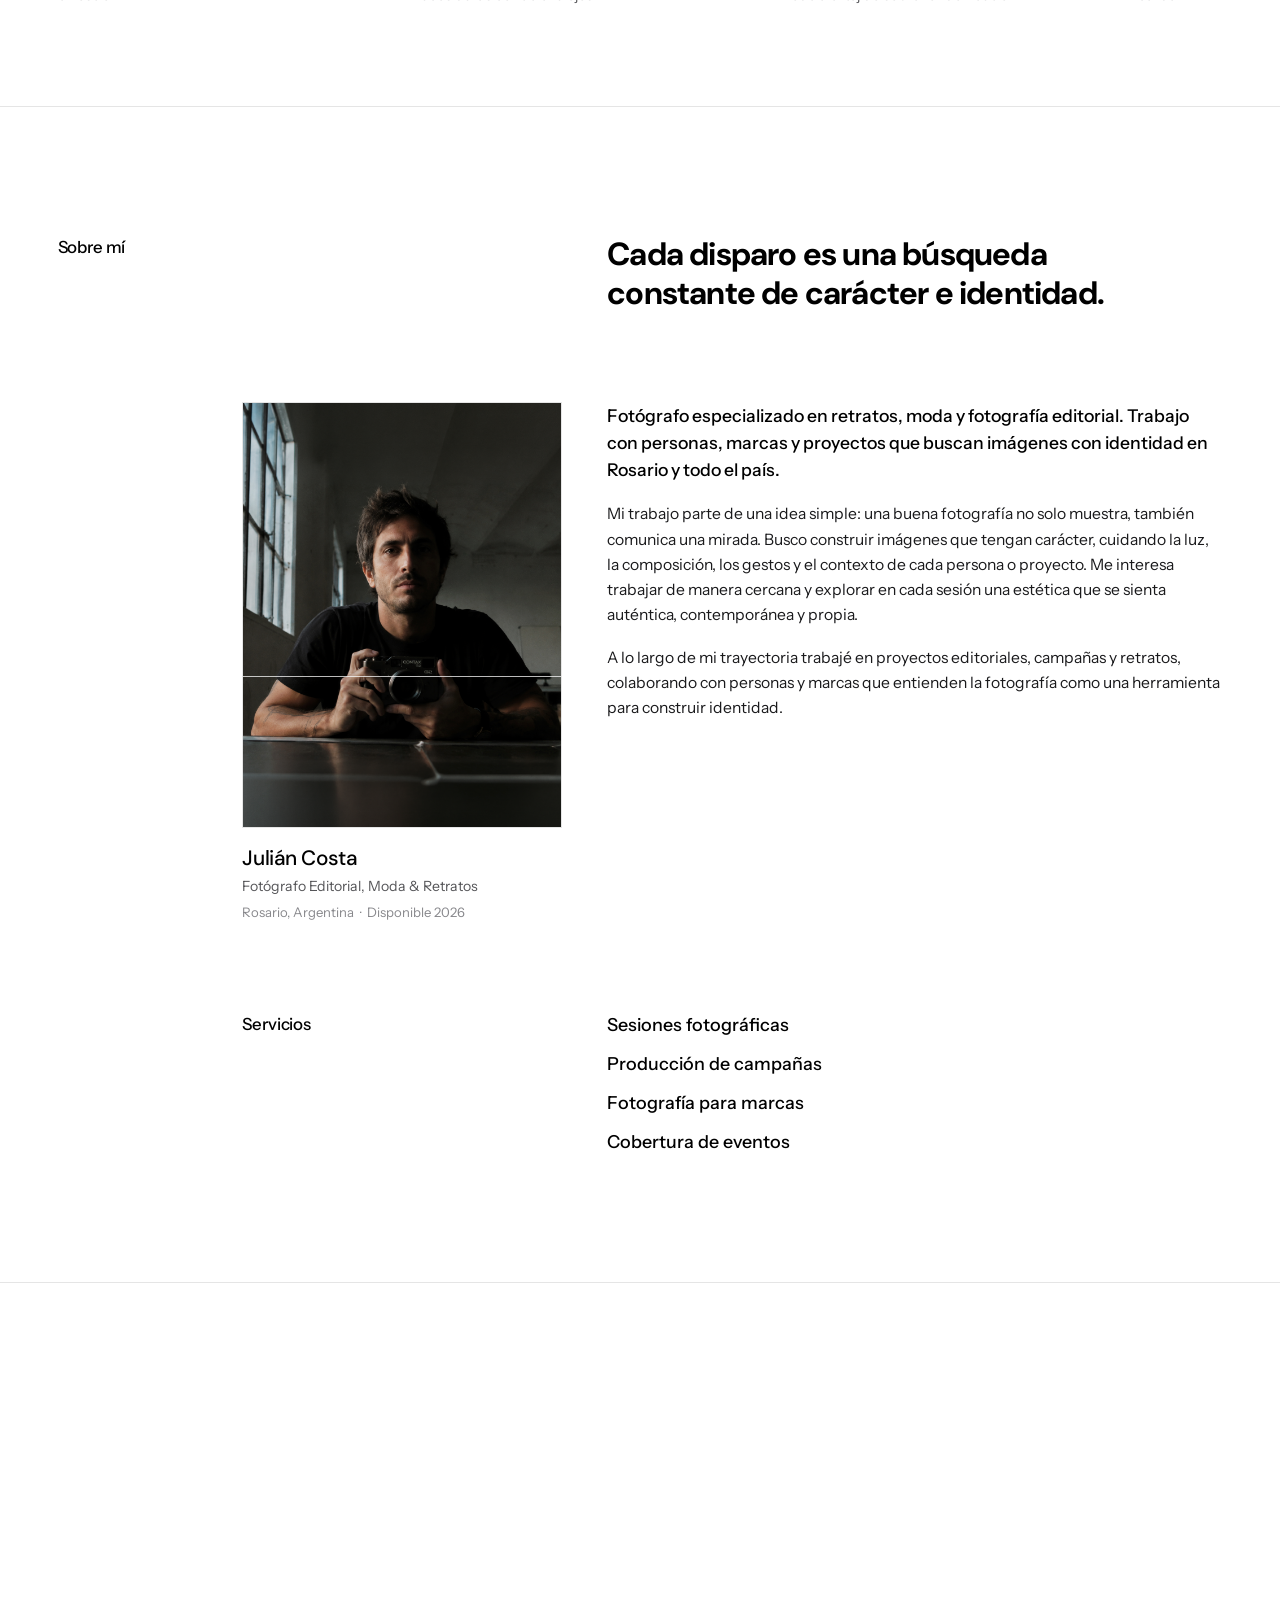
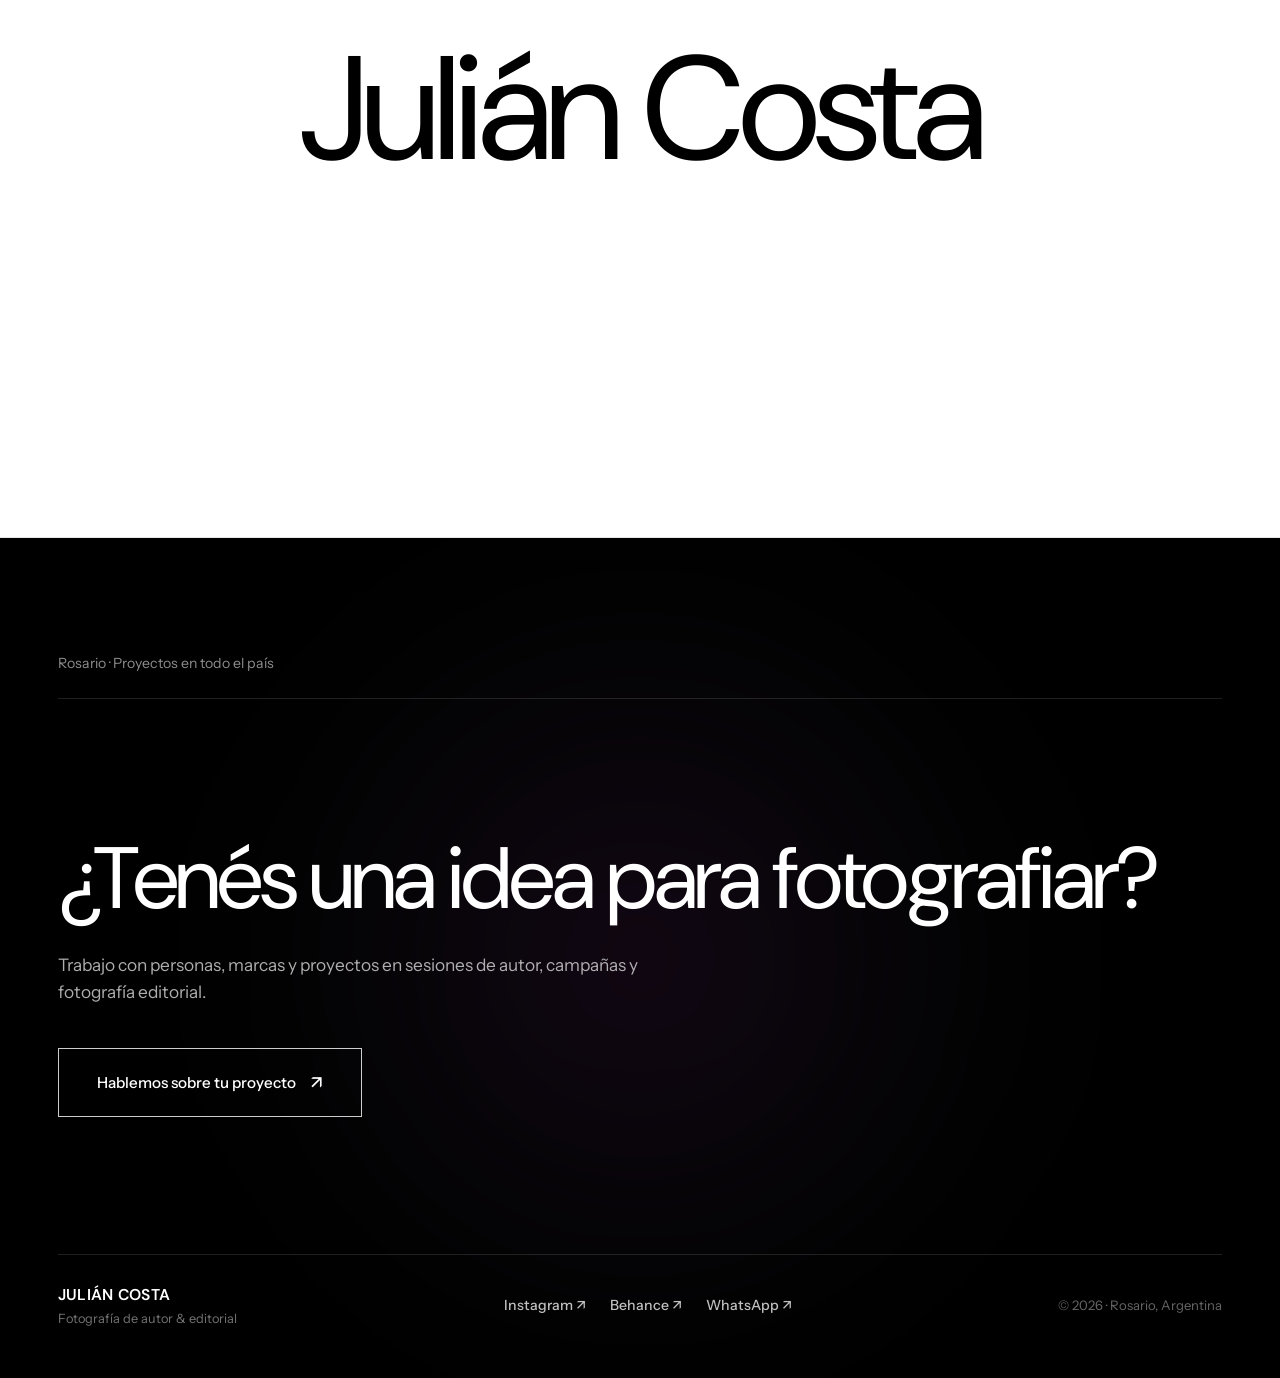
==== commit 1ded5346: "fix(services): Dejar únicamente la palabra Servicios en la columna central para introducir directame" ====
--- a/index.html
+++ b/index.html
@@ -15,7 +15,7 @@
   <link href="https://fonts.googleapis.com/css2?family=DM+Sans:ital,opsz,wght@0,9..40,300;0,9..40,400;0,9..40,500;0,9..40,600;0,9..40,700;1,9..40,400&family=Instrument+Sans:ital,wght@0,400;0,500;0,600;1,400&display=swap" rel="stylesheet" />
 
   <!-- Estilos CSS -->
-  <link rel="stylesheet" href="css/style.css?v=2026.services.hierarchy.36" />
+  <link rel="stylesheet" href="css/style.css?v=2026.services.clean.37" />
 </head>
 <body class="editorial-portfolio-body">
 
@@ -336,9 +336,7 @@
 
         <!-- Fila 2: Biografía de Autor con Retrato -->
         <div class="editorial-grid-row row-bio">
-          <div class="grid-col col-tag">
-            <span class="editorial-label">Autor</span>
-          </div>
+          <div class="grid-col col-tag"></div>
           <div class="grid-col col-portrait">
             <div class="about-portrait-card">
               <div class="about-portrait-box">
@@ -369,59 +367,35 @@
           </div>
         </div>
 
-        <!-- Fila 3: Servicios & Especialidades -->
+        <!-- Fila 3: Servicios -->
         <div class="editorial-grid-row row-services" id="servicios">
-          <div class="grid-col col-tag">
-            <span class="editorial-label">Servicios</span>
-          </div>
+          <div class="grid-col col-tag"></div>
           <div class="grid-col col-sub">
-            <div class="services-col-meta">
-              <p class="services-col-intro">
-                Desarrollo proyectos visuales integrales para marcas, personas y medios editoriales en Rosario y todo el país.
-              </p>
-              <span class="services-col-badge">Encargos 2026</span>
-            </div>
+            <h3 class="editorial-author-name">Servicios</h3>
           </div>
           <div class="grid-col col-main">
-            <div class="editorial-services-catalog">
-              
-              <article class="editorial-srv-card open-talk-trigger" data-service="Sesiones fotográficas" role="button" tabindex="0">
-                <div class="srv-card-header">
-                  <span class="srv-card-num">01</span>
-                  <h4 class="srv-card-title">Sesiones fotográficas</h4>
-                  <span class="srv-card-arrow">↗</span>
-                </div>
-                <p class="srv-card-desc">Retratos de autor, books personales y fotografía editorial en estudio o exteriores.</p>
-              </article>
-
-              <article class="editorial-srv-card open-talk-trigger" data-service="Producción de campañas" role="button" tabindex="0">
-                <div class="srv-card-header">
-                  <span class="srv-card-num">02</span>
-                  <h4 class="srv-card-title">Producción de campañas</h4>
-                  <span class="srv-card-arrow">↗</span>
-                </div>
-                <p class="srv-card-desc">Dirección visual, concepto estético y coordinación de tomas para marcas y moda.</p>
-              </article>
-
-              <article class="editorial-srv-card open-talk-trigger" data-service="Fotografía para marcas" role="button" tabindex="0">
-                <div class="srv-card-header">
-                  <span class="srv-card-num">03</span>
-                  <h4 class="srv-card-title">Fotografía para marcas</h4>
-                  <span class="srv-card-arrow">↗</span>
-                </div>
-                <p class="srv-card-desc">Catálogos, e-commerce editorial y contenido visual con carácter e identidad propia.</p>
-              </article>
-
-              <article class="editorial-srv-card open-talk-trigger" data-service="Cobertura de eventos" role="button" tabindex="0">
-                <div class="srv-card-header">
-                  <span class="srv-card-num">04</span>
-                  <h4 class="srv-card-title">Cobertura de eventos</h4>
-                  <span class="srv-card-arrow">↗</span>
-                </div>
-                <p class="srv-card-desc">Registro documental artístico de inauguraciones, aperturas y momentos no posados.</p>
-              </article>
-
-            </div>
+            <ul class="editorial-services-clean-list">
+              <li>
+                <button type="button" class="editorial-srv-item-btn open-talk-trigger" data-service="Sesiones fotográficas">
+                  <span>Sesiones fotográficas</span>
+                </button>
+              </li>
+              <li>
+                <button type="button" class="editorial-srv-item-btn open-talk-trigger" data-service="Producción de campañas">
+                  <span>Producción de campañas</span>
+                </button>
+              </li>
+              <li>
+                <button type="button" class="editorial-srv-item-btn open-talk-trigger" data-service="Fotografía para marcas">
+                  <span>Fotografía para marcas</span>
+                </button>
+              </li>
+              <li>
+                <button type="button" class="editorial-srv-item-btn open-talk-trigger" data-service="Cobertura de eventos">
+                  <span>Cobertura de eventos</span>
+                </button>
+              </li>
+            </ul>
           </div>
         </div>
 
--- a/css/style.css
+++ b/css/style.css
@@ -874,118 +874,39 @@
   color: #1a1a1c;
 }
 
-/* Catálogo Editorial de Servicios */
-.services-col-meta {
+.editorial-services-clean-list {
+  list-style: none !important;
+  list-style-type: none !important;
+  padding: 0;
+  margin: 0;
   display: flex;
   flex-direction: column;
   gap: 14px;
 }
 
-.services-col-intro {
-  font-family: var(--font-body);
-  font-size: 0.94rem;
-  line-height: 1.6;
-  color: var(--text-body);
-}
-
-.services-col-badge {
-  font-family: var(--font-body);
-  font-size: 0.78rem;
-  font-weight: 600;
-  text-transform: uppercase;
-  letter-spacing: 0.08em;
-  color: var(--text-muted);
+.editorial-services-clean-list li {
+  list-style: none !important;
+}
+
+.editorial-srv-item-btn {
+  font-family: var(--font-body);
+  font-size: clamp(1.05rem, 1.4vw, 1.25rem);
+  font-weight: 500;
+  color: #000000;
+  text-align: left;
+  background: none;
+  border: none;
+  padding: 2px 0;
+  cursor: pointer;
+  transition: color var(--t-fast), transform var(--t-fast);
   display: inline-flex;
   align-items: center;
-  gap: 6px;
-}
-
-.services-col-badge::before {
-  content: '';
-  display: inline-block;
-  width: 6px;
-  height: 6px;
-  border-radius: 50% !important;
-  background-color: var(--red-editorial);
-}
-
-.editorial-services-catalog {
-  display: flex;
-  flex-direction: column;
-  width: 100%;
-  border-top: 1px solid #000000;
-}
-
-.editorial-srv-card {
-  padding: 22px 14px 22px 0;
-  border-bottom: 1px solid var(--border-light);
-  cursor: pointer;
-  display: flex;
-  flex-direction: column;
-  gap: 6px;
-  transition: all var(--t-fast);
-  background: transparent;
-}
-
-.editorial-srv-card:hover {
-  padding-left: 14px;
-  background-color: #fafafa;
-  border-bottom-color: #000000;
-}
-
-.srv-card-header {
-  display: flex;
-  align-items: baseline;
-  gap: 16px;
-  width: 100%;
-}
-
-.srv-card-num {
-  font-family: var(--font-body);
-  font-size: 0.88rem;
-  font-weight: 500;
-  color: var(--text-light);
-  min-width: 26px;
-  transition: color var(--t-fast);
-}
-
-.editorial-srv-card:hover .srv-card-num {
+  gap: 8px;
+}
+
+.editorial-srv-item-btn:hover {
   color: var(--red-editorial);
-}
-
-.srv-card-title {
-  font-family: var(--font-headline);
-  font-size: clamp(1.15rem, 1.7vw, 1.4rem);
-  font-weight: 500;
-  color: #000000;
-  letter-spacing: -0.02em;
-  flex: 1;
-}
-
-.srv-card-arrow {
-  font-size: 1.15rem;
-  color: var(--text-light);
-  transition: transform var(--t-fast), color var(--t-fast);
-}
-
-.editorial-srv-card:hover .srv-card-arrow {
-  color: var(--red-editorial);
-  transform: translate(4px, -4px);
-}
-
-.srv-card-desc {
-  font-family: var(--font-body);
-  font-size: 0.9rem;
-  color: var(--text-muted);
-  line-height: 1.5;
-  padding-left: 42px;
-  margin: 0;
-}
-
-@media (max-width: 640px) {
-  .srv-card-desc {
-    padding-left: 0;
-  }
+  transform: translateX(5px);
 }
 
 /* ==========================================================================
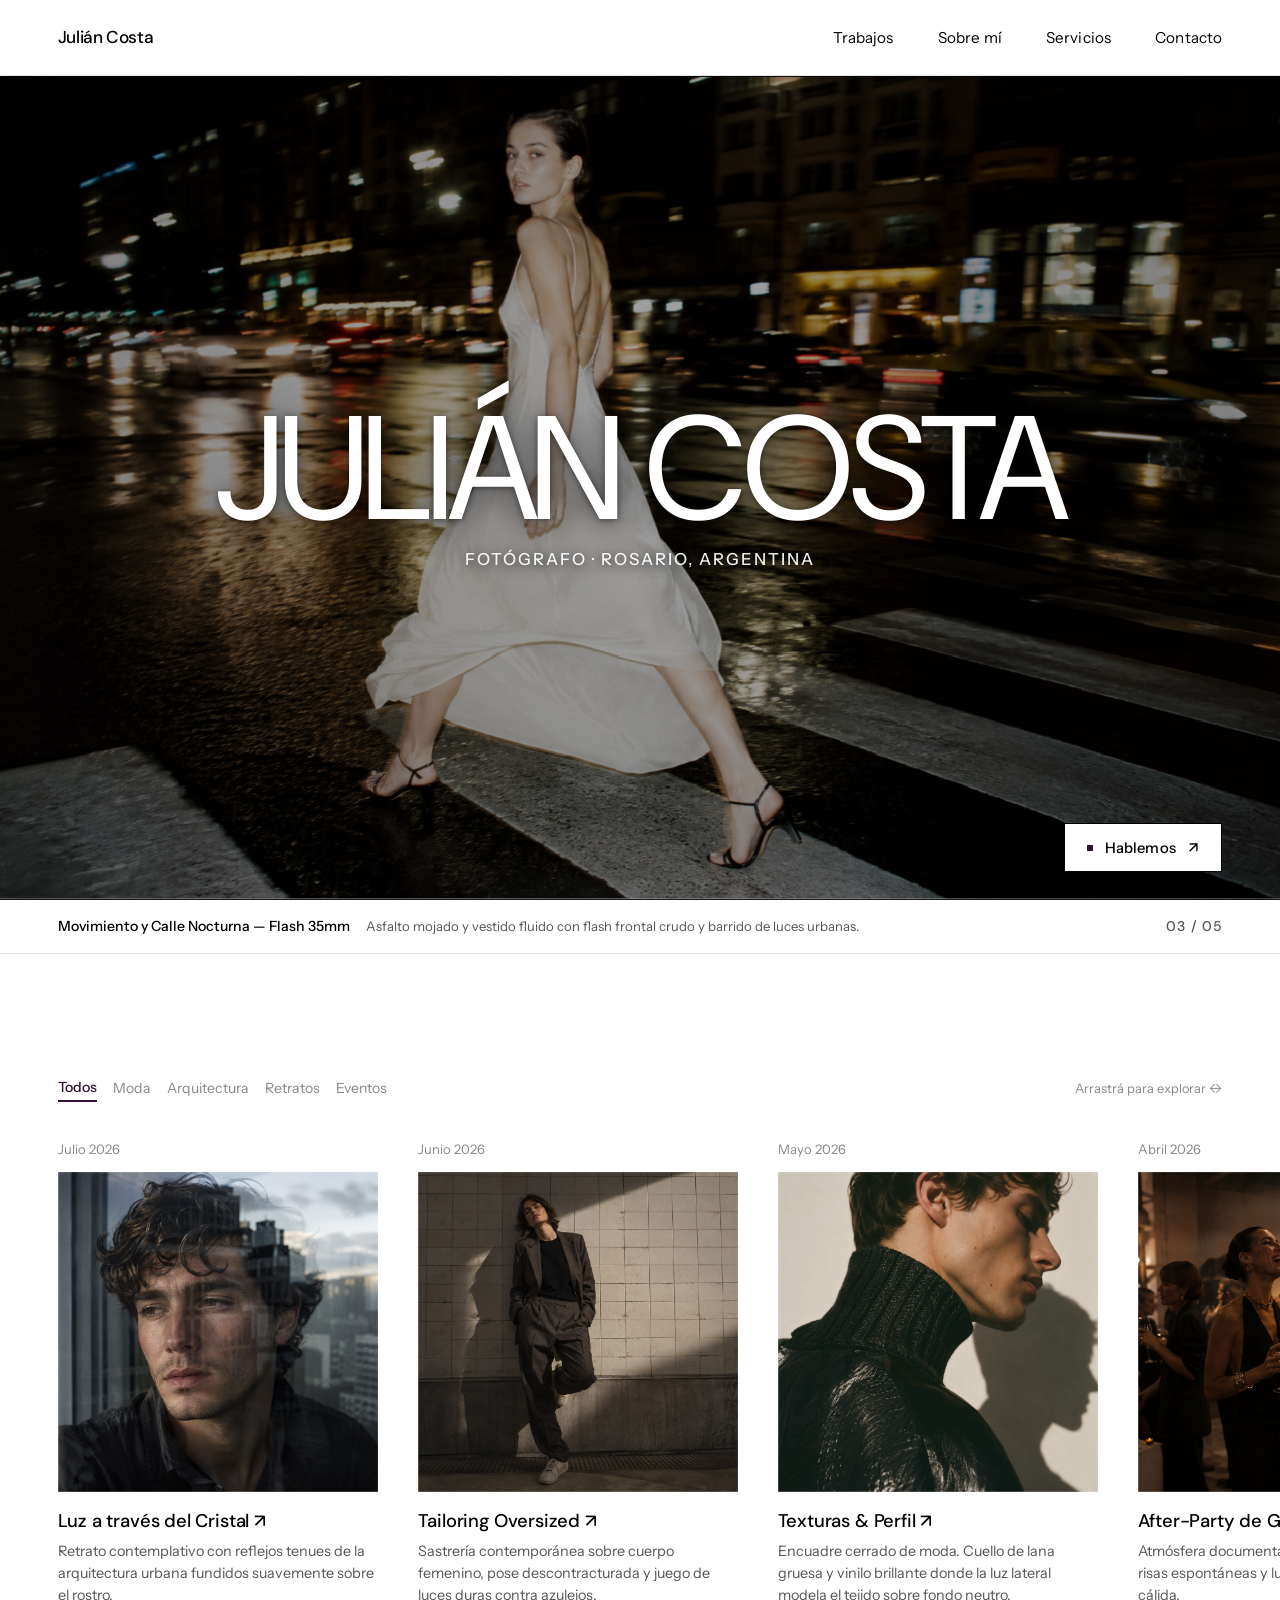
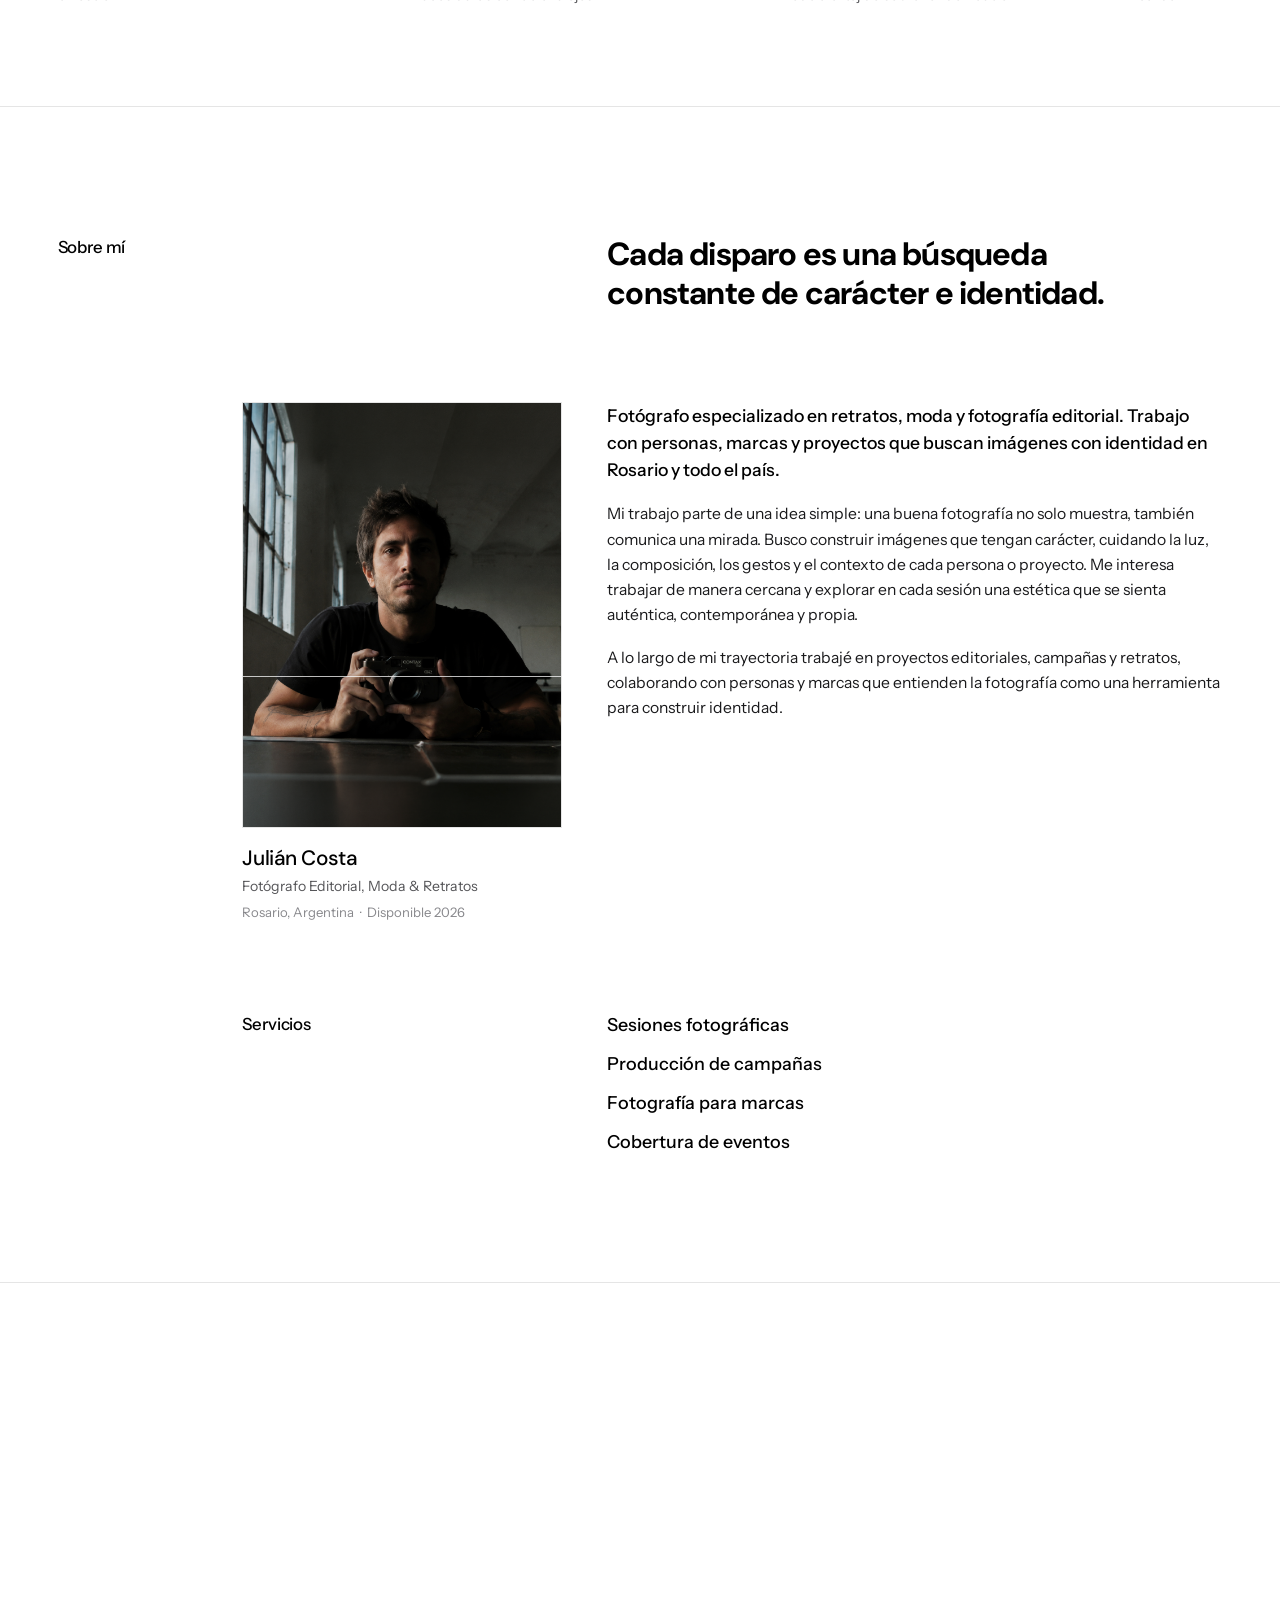
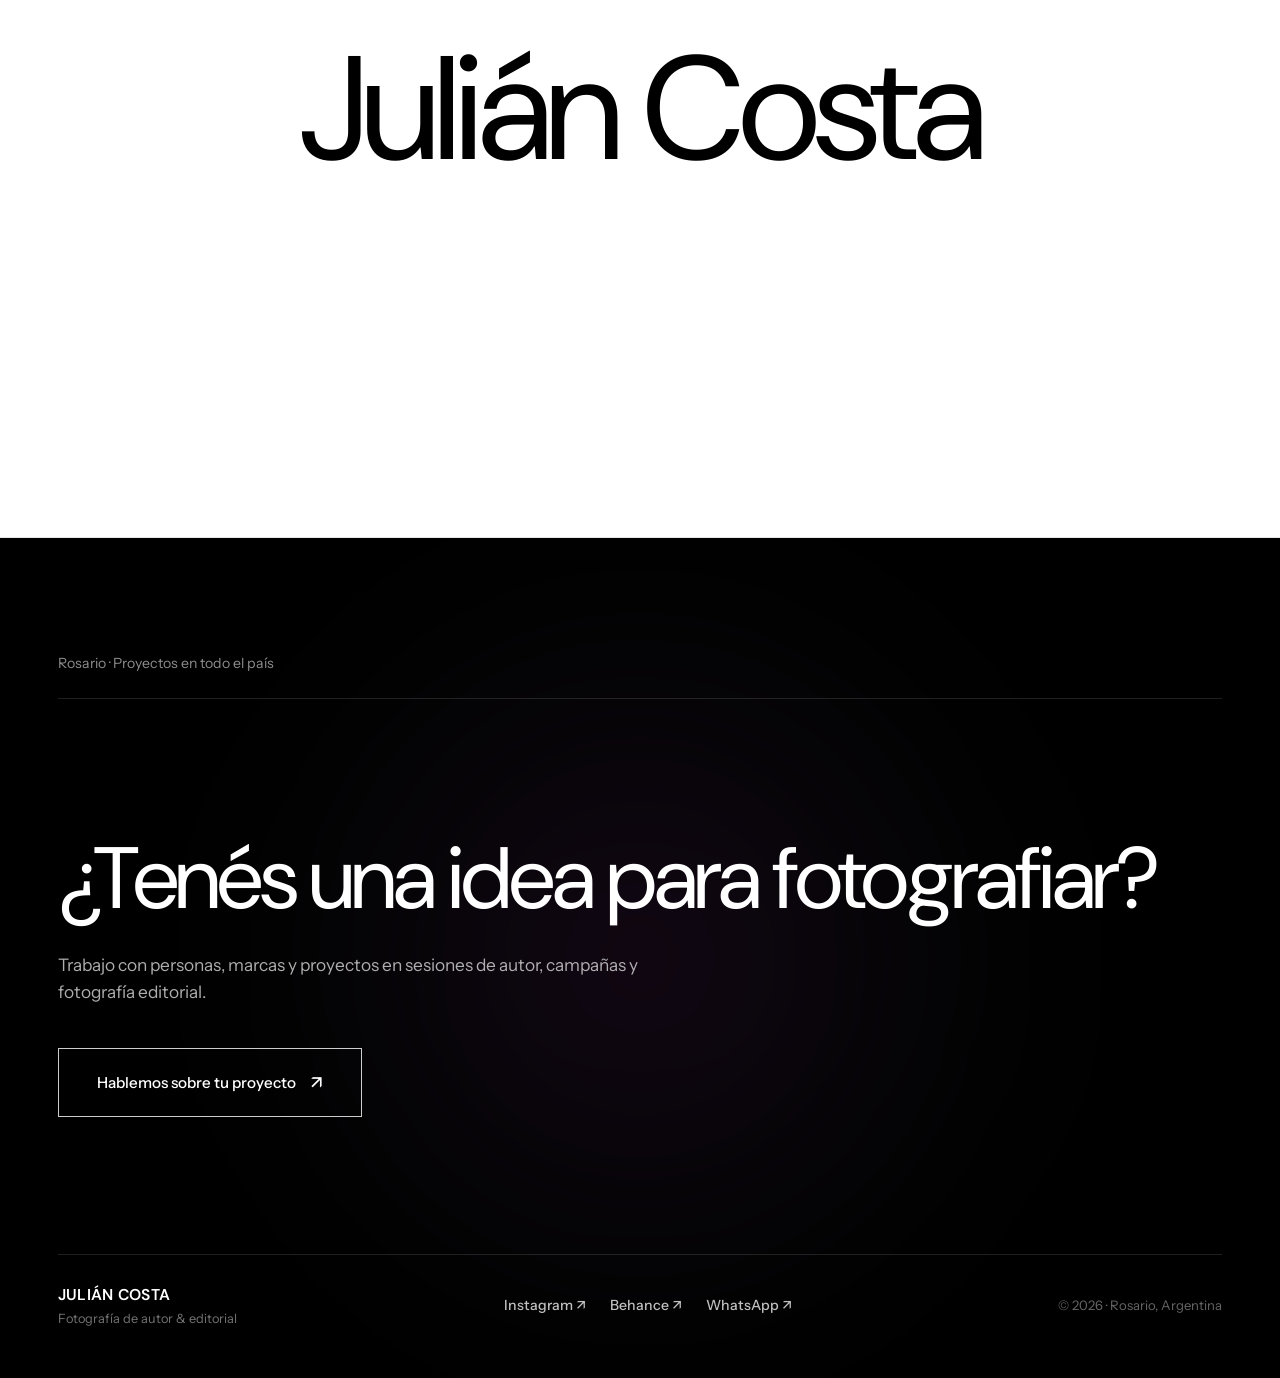
==== commit d0155d79: "feat(header): Actualizar marca en barra superior para que diga Julián Costa en index.html y proyecto" ====
--- a/index.html
+++ b/index.html
@@ -15,7 +15,7 @@
   <link href="https://fonts.googleapis.com/css2?family=DM+Sans:ital,opsz,wght@0,9..40,300;0,9..40,400;0,9..40,500;0,9..40,600;0,9..40,700;1,9..40,400&family=Instrument+Sans:ital,wght@0,400;0,500;0,600;1,400&display=swap" rel="stylesheet" />
 
   <!-- Estilos CSS -->
-  <link rel="stylesheet" href="css/style.css?v=2026.services.clean.37" />
+  <link rel="stylesheet" href="css/style.css?v=2026.brand.name.39" />
 </head>
 <body class="editorial-portfolio-body">
 
@@ -23,7 +23,7 @@
   <header class="site-header" id="siteHeader">
     <div class="header-inner">
       <div class="header-brand-box">
-        <a href="#hero" class="brand-text-label">Fotógrafo</a>
+        <a href="#hero" class="brand-text-label">Julián Costa</a>
       </div>
 
       <!-- Menú Desktop -->
--- a/css/style.css
+++ b/css/style.css
@@ -103,16 +103,19 @@
 .brand-text-label {
   font-family: var(--font-headline);
   font-weight: 500;
-  font-size: 1.05rem;
-  letter-spacing: -0.01em;
-  color: var(--red-editorial); /* Rojo editorial */
+  font-size: 1.08rem;
+  letter-spacing: -0.02em;
+  color: #000000;
   text-transform: none;
   display: inline-block;
   padding: 4px 0;
+  text-decoration: none;
+  transition: color var(--t-fast);
 }
 
 .brand-text-label:hover {
-  opacity: 0.8;
+  color: var(--red-editorial);
+  opacity: 1;
 }
 
 .nav-list {
@@ -1559,18 +1562,22 @@
 
 .featured-img-frame {
   width: 100%;
-  aspect-ratio: 16 / 10;
-  max-height: 82vh;
+  max-width: 880px;
+  aspect-ratio: 1 / 1 !important;
+  max-height: 85vh;
   overflow: hidden;
   background-color: var(--bg-subtle);
+  border: 1px solid var(--border-light);
 }
 
 .project-featured-img {
   width: 100%;
   height: 100%;
+  aspect-ratio: 1 / 1 !important;
   object-fit: cover;
   object-position: center;
   filter: contrast(1.03) brightness(0.99);
+  display: block;
 }
 
 /* Grilla Editorial de Todas las Fotos del Archivo */
